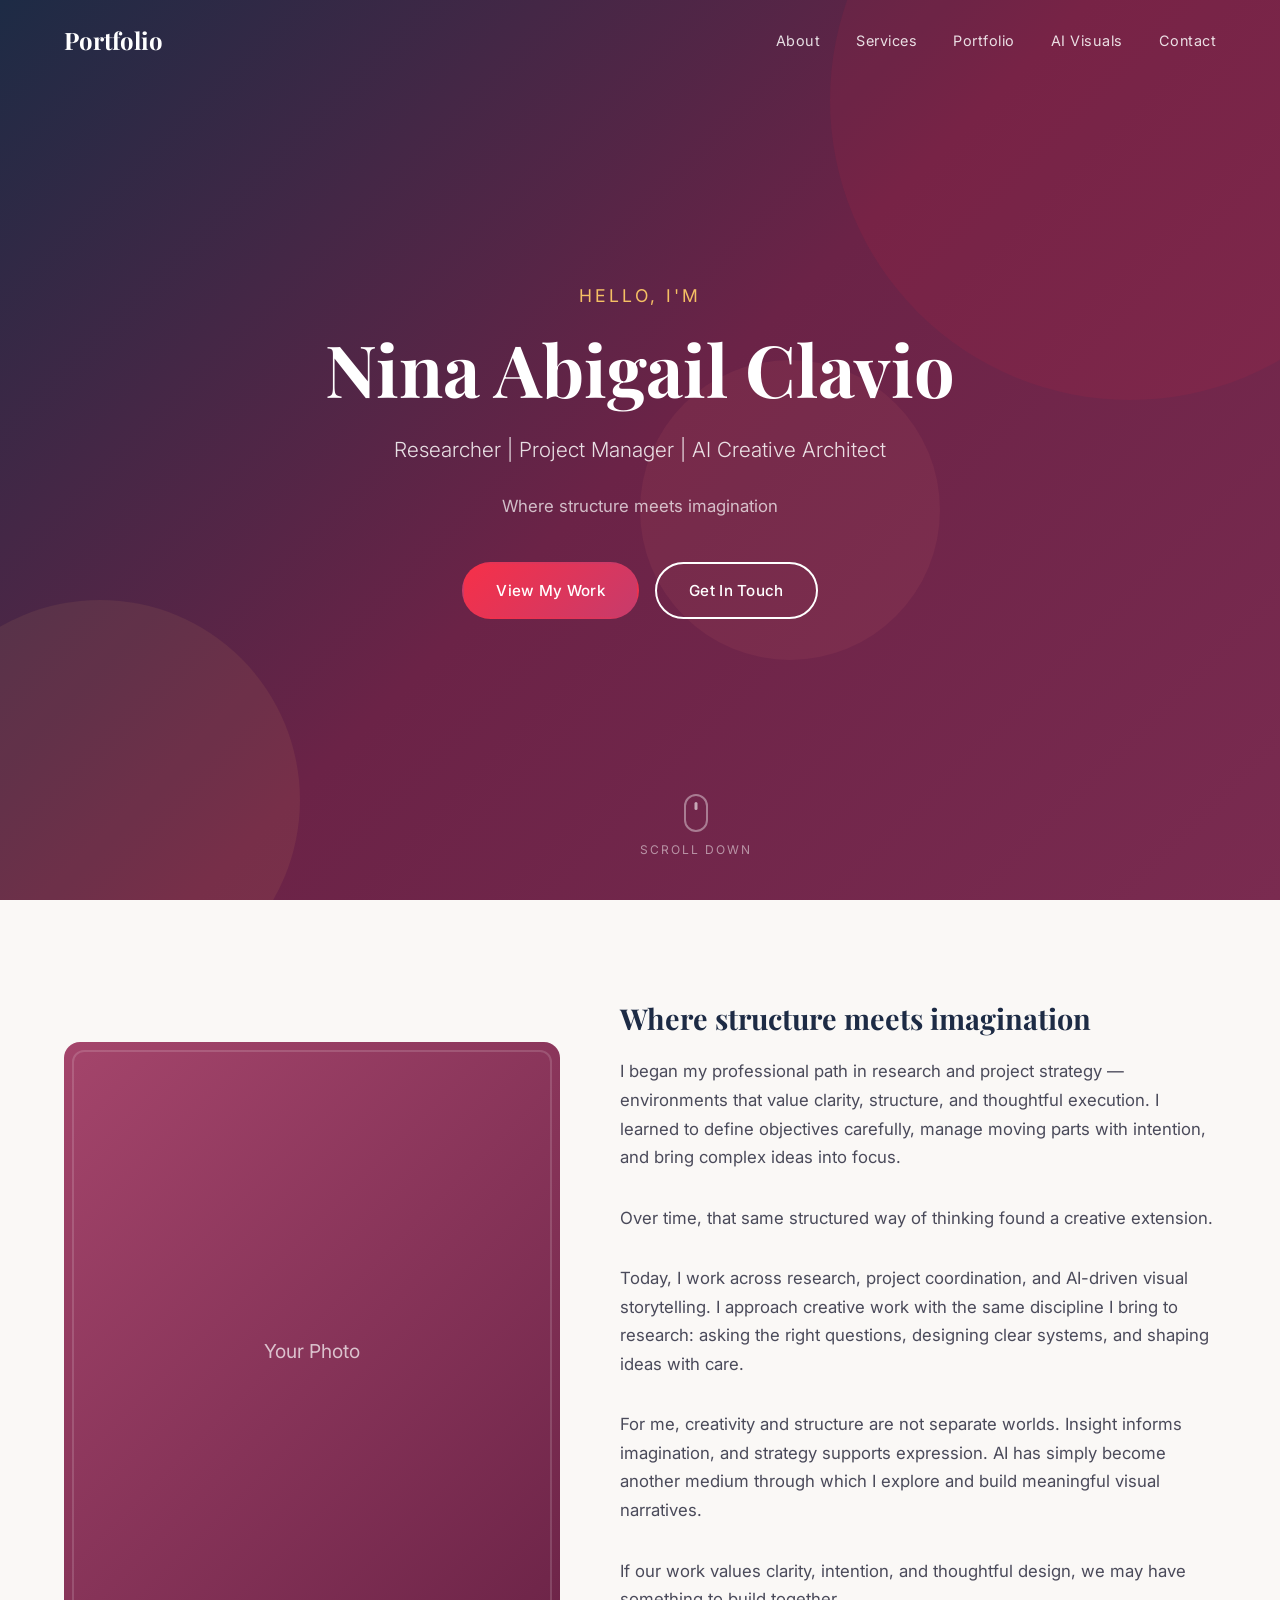
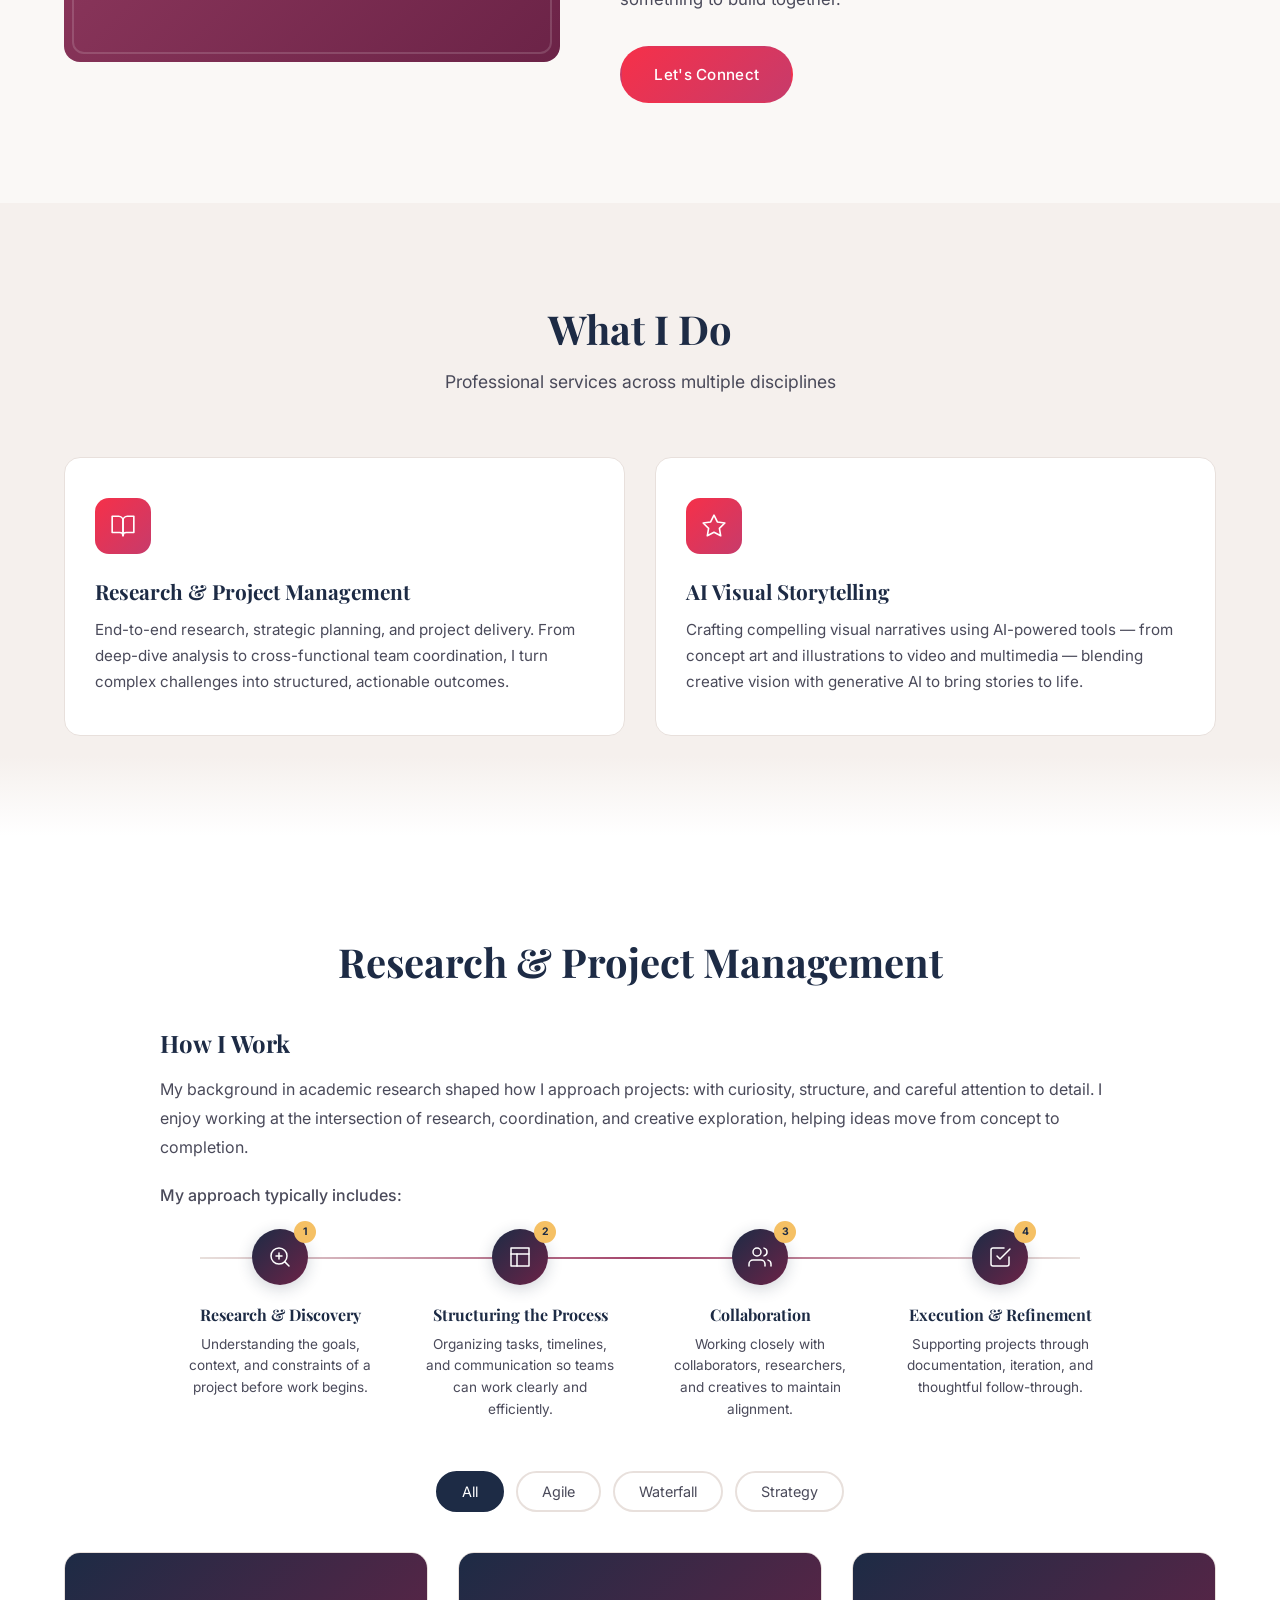
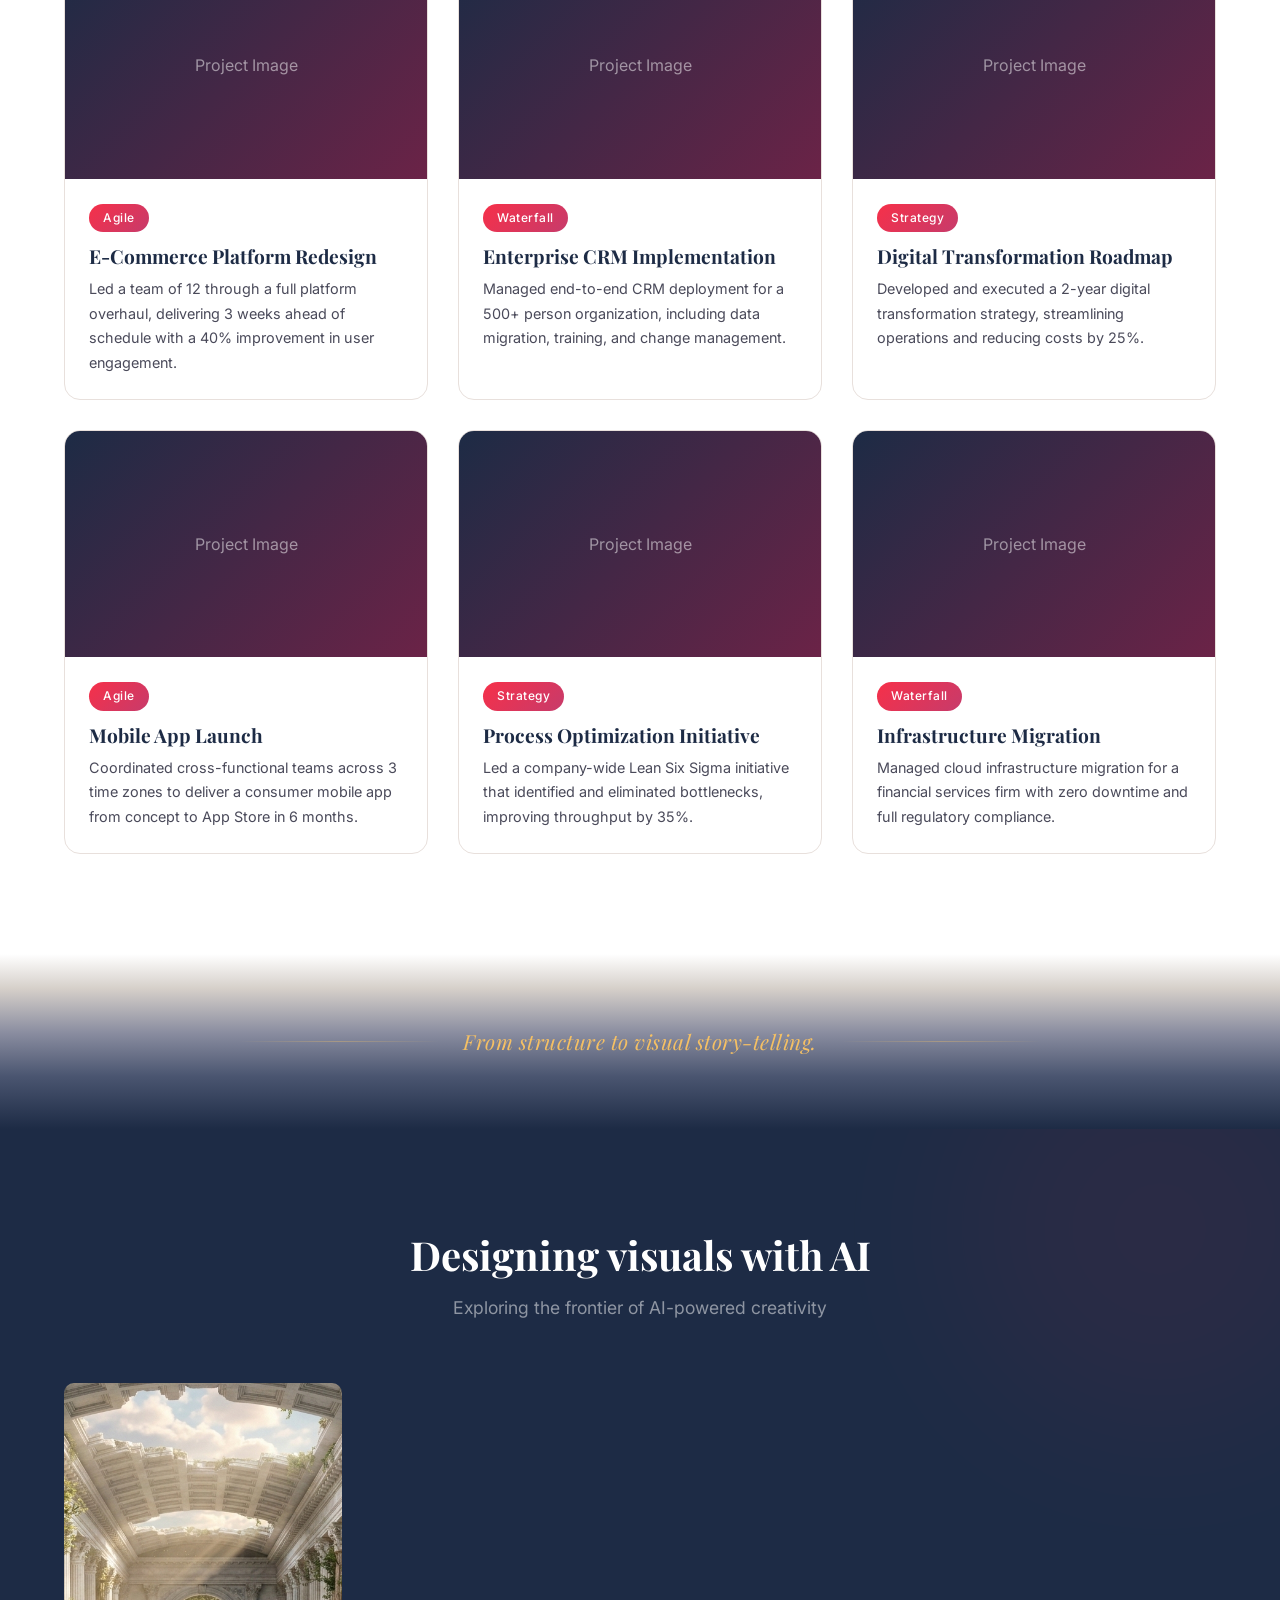
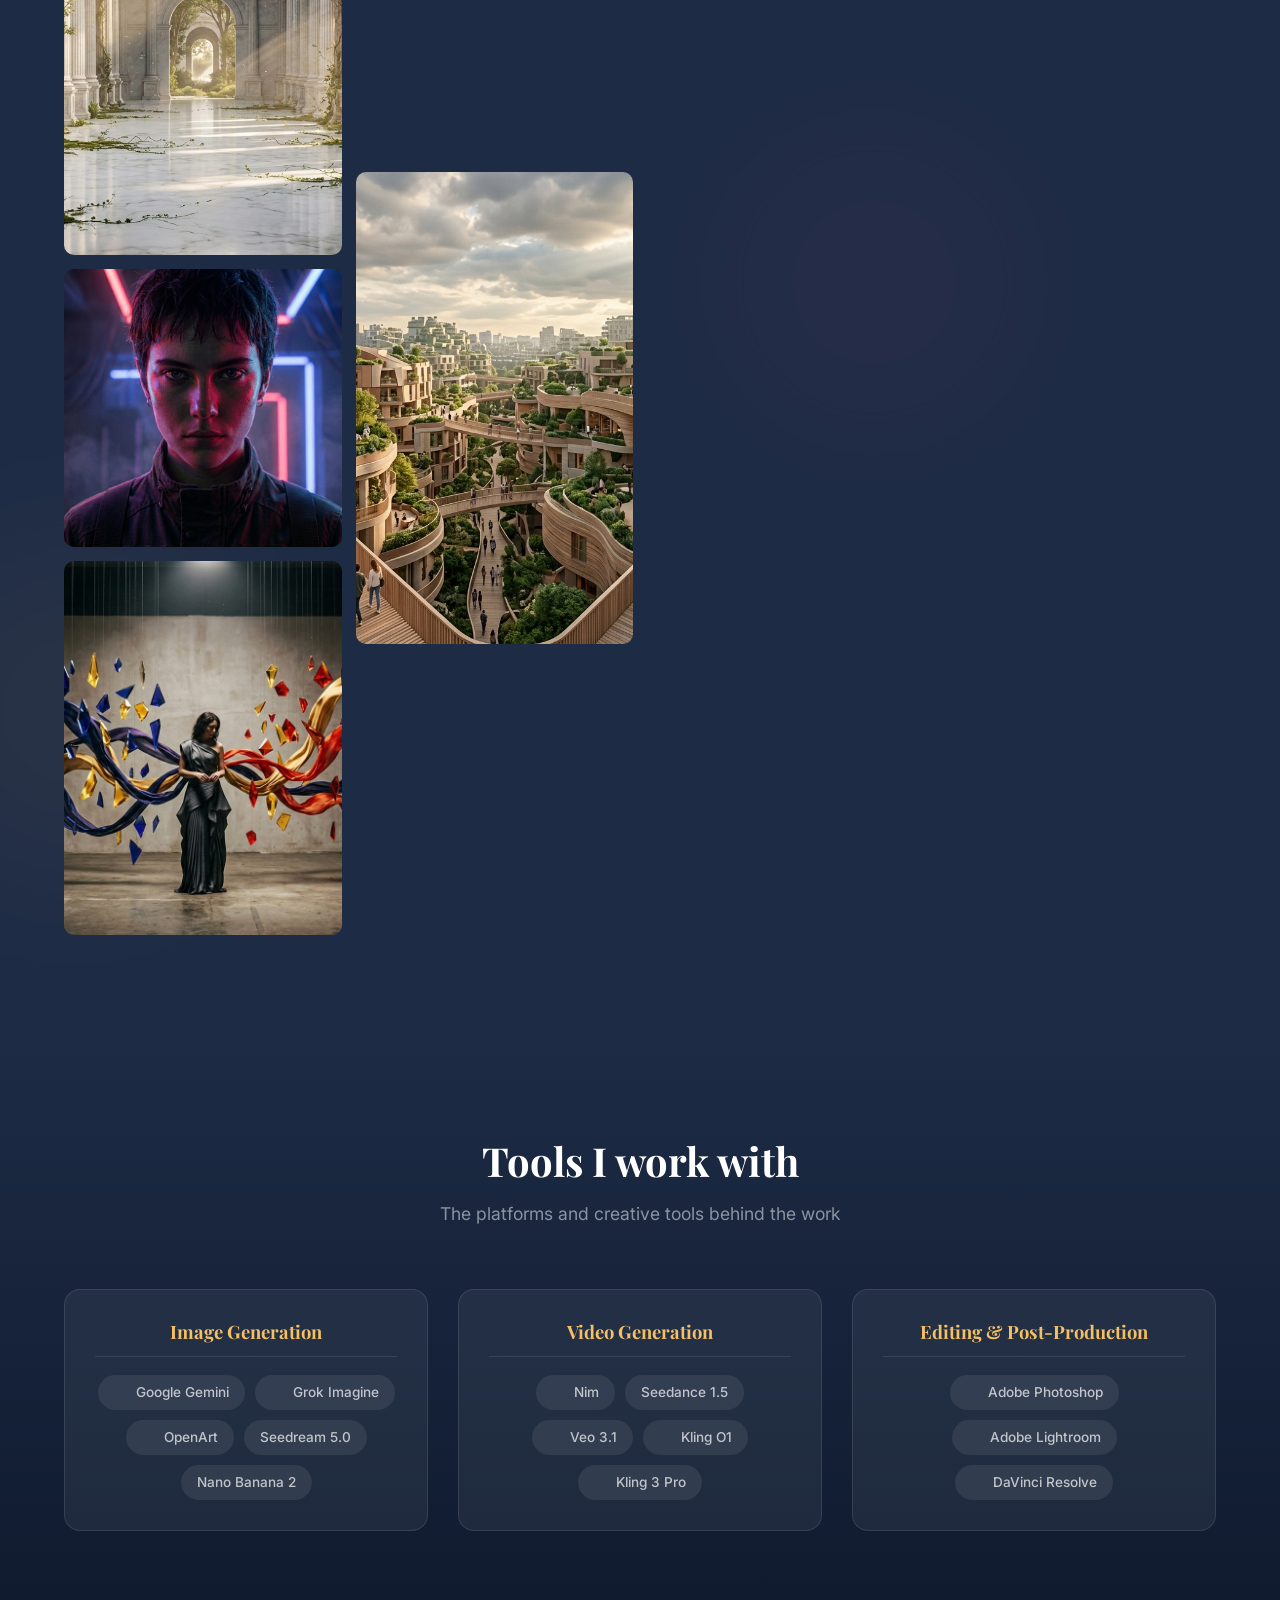
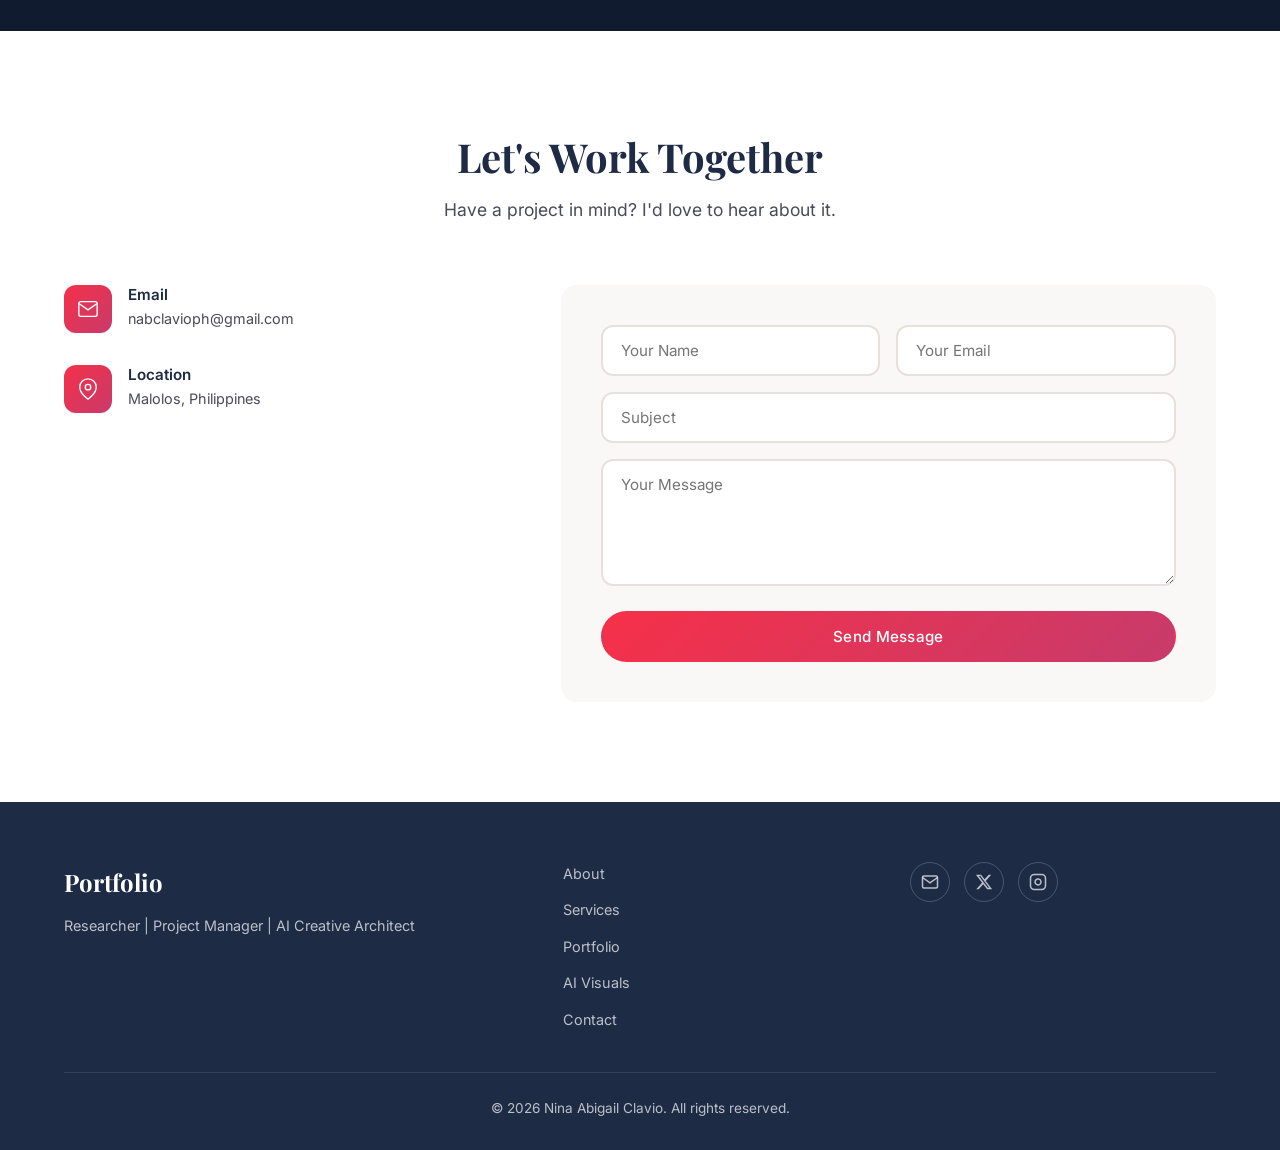
==== index.html @ 865a13e2 "Initial commit: Nina Clavio portfolio website Static portfolio site with dual-theme design (light re" ====
<!DOCTYPE html>
<html lang="en">
<head>
    <meta charset="UTF-8">
    <meta name="viewport" content="width=device-width, initial-scale=1.0">
    <title>Nina Abigail Clavio | Researcher | Project Manager | AI Creative Architect</title>
    <link rel="stylesheet" href="styles.css">
    <link rel="preconnect" href="https://fonts.googleapis.com">
    <link rel="preconnect" href="https://fonts.gstatic.com" crossorigin>
    <link href="https://fonts.googleapis.com/css2?family=Inter:wght@300;400;500;600;700&family=Playfair+Display:wght@400;500;600;700&display=swap" rel="stylesheet">
</head>
<body>
    <!-- Navigation -->
    <nav class="navbar" id="navbar">
        <div class="nav-container">
            <a href="#hero" class="nav-logo">Portfolio</a>
            <button class="nav-toggle" id="navToggle" aria-label="Toggle navigation">
                <span></span>
                <span></span>
                <span></span>
            </button>
            <ul class="nav-menu" id="navMenu">
                <li><a href="#about" class="nav-link">About</a></li>
                <li><a href="#services" class="nav-link">Services</a></li>
                <li><a href="#portfolio" class="nav-link">Portfolio</a></li>
                <li><a href="#ai-works" class="nav-link">AI Visuals</a></li>
                <li><a href="#contact" class="nav-link">Contact</a></li>
            </ul>
        </div>
    </nav>

    <!-- Hero Section -->
    <section class="hero" id="hero">
        <div class="hero-bg-shapes">
            <div class="shape shape-1"></div>
            <div class="shape shape-2"></div>
            <div class="shape shape-3"></div>
        </div>
        <div class="hero-content">
            <p class="hero-greeting">Hello, I'm</p>
            <h1 class="hero-title">Nina Abigail Clavio</h1>
            <p class="hero-subtitle">Researcher | Project Manager | AI Creative Architect</p>
            <p class="hero-description">
                Where structure meets imagination
            </p>
            <div class="hero-cta">
                <a href="#portfolio" class="btn btn-primary">View My Work</a>
                <a href="#contact" class="btn btn-outline">Get In Touch</a>
            </div>
        </div>
        <div class="scroll-indicator">
            <div class="mouse">
                <div class="mouse-wheel"></div>
            </div>
            <p>Scroll Down</p>
        </div>
    </section>

    <!-- About Section -->
    <section class="section about" id="about">
        <div class="container">
            <div class="about-grid">
                <div class="about-image">
                    <div class="about-image-placeholder">
                        <span>Your Photo</span>
                    </div>
                </div>
                <div class="about-text">
                    <h3>Where structure meets imagination</h3>
                    <p>
                        I began my professional path in research and project strategy — environments that value clarity, structure, and thoughtful execution. I learned to define objectives carefully, manage moving parts with intention, and bring complex ideas into focus.
                    </p>
                    <p>
                        Over time, that same structured way of thinking found a creative extension.
                    </p>
                    <p>
                        Today, I work across research, project coordination, and AI-driven visual storytelling. I approach creative work with the same discipline I bring to research: asking the right questions, designing clear systems, and shaping ideas with care.
                    </p>
                    <p>
                        For me, creativity and structure are not separate worlds. Insight informs imagination, and strategy supports expression. AI has simply become another medium through which I explore and build meaningful visual narratives.
                    </p>
                    <p>
                        If our work values clarity, intention, and thoughtful design, we may have something to build together.
                    </p>
                    <!-- Stats counter (hidden for now)
                    <div class="about-stats">
                        <div class="stat">
                            <span class="stat-number" data-target="50">0</span>+
                            <span class="stat-label">Projects Delivered</span>
                        </div>
                        <div class="stat">
                            <span class="stat-number" data-target="100">0</span>+
                            <span class="stat-label">AI Creations</span>
                        </div>
                        <div class="stat">
                            <span class="stat-number" data-target="5">0</span>+
                            <span class="stat-label">Years Experience</span>
                        </div>
                    </div>
                    -->
                    <a href="#contact" class="btn btn-primary">Let's Connect</a>
                </div>
            </div>
        </div>
    </section>

    <!-- Services Section -->
    <section class="section services" id="services">
        <div class="container">
            <h2 class="section-title">What I Do</h2>
            <p class="section-subtitle">Professional services across multiple disciplines</p>
            <div class="services-grid">
                <div class="service-card">
                    <div class="service-icon">
                        <svg viewBox="0 0 24 24" fill="none" stroke="currentColor" stroke-width="1.5" stroke-linecap="round" stroke-linejoin="round"><path d="M2 3h6a4 4 0 0 1 4 4v14a3 3 0 0 0-3-3H2z"/><path d="M22 3h-6a4 4 0 0 0-4 4v14a3 3 0 0 1 3-3h7z"/></svg>
                    </div>
                    <h3>Research & Project Management</h3>
                    <p>End-to-end research, strategic planning, and project delivery. From deep-dive analysis to cross-functional team coordination, I turn complex challenges into structured, actionable outcomes.</p>
                </div>
                <div class="service-card">
                    <div class="service-icon">
                        <svg viewBox="0 0 24 24" fill="none" stroke="currentColor" stroke-width="1.5" stroke-linecap="round" stroke-linejoin="round"><polygon points="12 2 15.09 8.26 22 9.27 17 14.14 18.18 21.02 12 17.77 5.82 21.02 7 14.14 2 9.27 8.91 8.26 12 2"/></svg>
                    </div>
                    <h3>AI Visual Storytelling</h3>
                    <p>Crafting compelling visual narratives using AI-powered tools — from concept art and illustrations to video and multimedia — blending creative vision with generative AI to bring stories to life.</p>
                </div>
            </div>
        </div>
    </section>

    <!-- Portfolio Section -->
    <section class="section portfolio" id="portfolio">
        <div class="container">
            <h2 class="section-title">Research & Project Management</h2>
            

            <div class="how-i-work">
                <h3 class="how-i-work-title">How I Work</h3>
                <p class="how-i-work-intro">My background in academic research shaped how I approach projects: with curiosity, structure, and careful attention to detail. I enjoy working at the intersection of research, coordination, and creative exploration, helping ideas move from concept to completion.</p>
                <p class="how-i-work-label">My approach typically includes:</p>
                <div class="timeline-h">
                    <div class="timeline-h-step">
                        <div class="timeline-h-node">
                            <span class="timeline-h-num">1</span>
                            <svg viewBox="0 0 24 24" fill="none" stroke="currentColor" stroke-width="1.5" stroke-linecap="round" stroke-linejoin="round"><circle cx="11" cy="11" r="8"/><line x1="21" y1="21" x2="16.65" y2="16.65"/><line x1="11" y1="8" x2="11" y2="14"/><line x1="8" y1="11" x2="14" y2="11"/></svg>
                        </div>
                        <h4>Research & Discovery</h4>
                        <p>Understanding the goals, context, and constraints of a project before work begins.</p>
                    </div>
                    <div class="timeline-h-step">
                        <div class="timeline-h-node">
                            <span class="timeline-h-num">2</span>
                            <svg viewBox="0 0 24 24" fill="none" stroke="currentColor" stroke-width="1.5" stroke-linecap="round" stroke-linejoin="round"><path d="M3 3h18v18H3z"/><path d="M3 9h18"/><path d="M9 21V9"/></svg>
                        </div>
                        <h4>Structuring the Process</h4>
                        <p>Organizing tasks, timelines, and communication so teams can work clearly and efficiently.</p>
                    </div>
                    <div class="timeline-h-step">
                        <div class="timeline-h-node">
                            <span class="timeline-h-num">3</span>
                            <svg viewBox="0 0 24 24" fill="none" stroke="currentColor" stroke-width="1.5" stroke-linecap="round" stroke-linejoin="round"><path d="M17 21v-2a4 4 0 0 0-4-4H5a4 4 0 0 0-4 4v2"/><circle cx="9" cy="7" r="4"/><path d="M23 21v-2a4 4 0 0 0-3-3.87"/><path d="M16 3.13a4 4 0 0 1 0 7.75"/></svg>
                        </div>
                        <h4>Collaboration</h4>
                        <p>Working closely with collaborators, researchers, and creatives to maintain alignment.</p>
                    </div>
                    <div class="timeline-h-step">
                        <div class="timeline-h-node">
                            <span class="timeline-h-num">4</span>
                            <svg viewBox="0 0 24 24" fill="none" stroke="currentColor" stroke-width="1.5" stroke-linecap="round" stroke-linejoin="round"><polyline points="9 11 12 14 22 4"/><path d="M21 12v7a2 2 0 0 1-2 2H5a2 2 0 0 1-2-2V5a2 2 0 0 1 2-2h11"/></svg>
                        </div>
                        <h4>Execution & Refinement</h4>
                        <p>Supporting projects through documentation, iteration, and thoughtful follow-through.</p>
                    </div>
                </div>
            </div>

            <div class="portfolio-filters">
                <button class="filter-btn active" data-filter="all">All</button>
                <button class="filter-btn" data-filter="agile">Agile</button>
                <button class="filter-btn" data-filter="waterfall">Waterfall</button>
                <button class="filter-btn" data-filter="strategy">Strategy</button>
            </div>
            <div class="portfolio-grid">
                <div class="portfolio-card" data-category="agile">
                    <div class="portfolio-image">
                        <div class="portfolio-placeholder">
                            <span>Project Image</span>
                        </div>
                        <div class="portfolio-overlay">
                            <a href="#" class="portfolio-link">View Details</a>
                        </div>
                    </div>
                    <div class="portfolio-info">
                        <span class="portfolio-tag">Agile</span>
                        <h3>E-Commerce Platform Redesign</h3>
                        <p>Led a team of 12 through a full platform overhaul, delivering 3 weeks ahead of schedule with a 40% improvement in user engagement.</p>
                    </div>
                </div>
                <div class="portfolio-card" data-category="waterfall">
                    <div class="portfolio-image">
                        <div class="portfolio-placeholder">
                            <span>Project Image</span>
                        </div>
                        <div class="portfolio-overlay">
                            <a href="#" class="portfolio-link">View Details</a>
                        </div>
                    </div>
                    <div class="portfolio-info">
                        <span class="portfolio-tag">Waterfall</span>
                        <h3>Enterprise CRM Implementation</h3>
                        <p>Managed end-to-end CRM deployment for a 500+ person organization, including data migration, training, and change management.</p>
                    </div>
                </div>
                <div class="portfolio-card" data-category="strategy">
                    <div class="portfolio-image">
                        <div class="portfolio-placeholder">
                            <span>Project Image</span>
                        </div>
                        <div class="portfolio-overlay">
                            <a href="#" class="portfolio-link">View Details</a>
                        </div>
                    </div>
                    <div class="portfolio-info">
                        <span class="portfolio-tag">Strategy</span>
                        <h3>Digital Transformation Roadmap</h3>
                        <p>Developed and executed a 2-year digital transformation strategy, streamlining operations and reducing costs by 25%.</p>
                    </div>
                </div>
                <div class="portfolio-card" data-category="agile">
                    <div class="portfolio-image">
                        <div class="portfolio-placeholder">
                            <span>Project Image</span>
                        </div>
                        <div class="portfolio-overlay">
                            <a href="#" class="portfolio-link">View Details</a>
                        </div>
                    </div>
                    <div class="portfolio-info">
                        <span class="portfolio-tag">Agile</span>
                        <h3>Mobile App Launch</h3>
                        <p>Coordinated cross-functional teams across 3 time zones to deliver a consumer mobile app from concept to App Store in 6 months.</p>
                    </div>
                </div>
                <div class="portfolio-card" data-category="strategy">
                    <div class="portfolio-image">
                        <div class="portfolio-placeholder">
                            <span>Project Image</span>
                        </div>
                        <div class="portfolio-overlay">
                            <a href="#" class="portfolio-link">View Details</a>
                        </div>
                    </div>
                    <div class="portfolio-info">
                        <span class="portfolio-tag">Strategy</span>
                        <h3>Process Optimization Initiative</h3>
                        <p>Led a company-wide Lean Six Sigma initiative that identified and eliminated bottlenecks, improving throughput by 35%.</p>
                    </div>
                </div>
                <div class="portfolio-card" data-category="waterfall">
                    <div class="portfolio-image">
                        <div class="portfolio-placeholder">
                            <span>Project Image</span>
                        </div>
                        <div class="portfolio-overlay">
                            <a href="#" class="portfolio-link">View Details</a>
                        </div>
                    </div>
                    <div class="portfolio-info">
                        <span class="portfolio-tag">Waterfall</span>
                        <h3>Infrastructure Migration</h3>
                        <p>Managed cloud infrastructure migration for a financial services firm with zero downtime and full regulatory compliance.</p>
                    </div>
                </div>
            </div>
        </div>
    </section>

    <!-- Transition Divider -->
    <div class="section-transition">
        <div class="transition-line"></div>
        <p class="transition-quote">From structure to visual story-telling.</p>
        <div class="transition-line"></div>
    </div>

    <!-- AI Creative Works Section -->
    <section class="section ai-works" id="ai-works">
        <div class="ai-bg-shapes">
            <div class="ai-shape ai-shape-1"></div>
            <div class="ai-shape ai-shape-2"></div>
            <div class="ai-shape ai-shape-3"></div>
        </div>
        <div class="container">
            <h2 class="section-title">Designing visuals with AI</h2>
            <p class="section-subtitle">Exploring the frontier of AI-powered creativity</p>
            <div class="ai-gallery-wrap" id="aiGalleryWrap">
                <div class="ai-gallery-left">
                    <div class="ai-gallery">
                        <div class="ai-card ai-card-tall" data-index="0">
                            <img src="assets/gallery/01-dreamscape-horizons/Cathedral of Becoming.png" alt="The Cathedral of Becoming" class="ai-card-img">
                            <div class="ai-card-overlay">
                                <span class="ai-tool">Google Gemini + Nano Banana 2</span>
                                <h3>The Cathedral of Becoming</h3>
                                <p>Structure dissolves, but order remains</p>
                            </div>
                        </div>
                        <div class="ai-card ai-card-short" data-index="1">
                            <img src="assets/gallery/02-neon-portraits/Midnight Frequency.png" alt="Midnight Frequency" class="ai-card-img">
                            <div class="ai-card-overlay">
                                <span class="ai-tool">Google Gemini + Nano Banana 2</span>
                                <h3>Midnight Frequency</h3>
                                <p>Dramatic neon-lit portraiture</p>
                            </div>
                        </div>
                        <div class="ai-card ai-card-medium" data-index="2">
                            <img src="assets/gallery/03-abstract-emotions/Emotions made visible - fine art.png" alt="Emotions Made Visible" class="ai-card-img">
                            <div class="ai-card-overlay">
                                <span class="ai-tool">OpenArt + Seedance 5.0 Lite</span>
                                <h3>Emotions Made Visible</h3>
                                <p>Feelings manifested as living forms</p>
                            </div>
                        </div>
                        <div class="ai-card ai-card-medium" data-index="3">
                            <video src="assets/gallery/04-motion-stories/Seasons.mp4" class="ai-card-video" autoplay muted loop playsinline></video>
                            <div class="ai-card-overlay">
                                <span class="ai-tool">Nim + Kling O1</span>
                                <h3>Seasons</h3>
                                <p>A quiet study of time in motion</p>
                            </div>
                        </div>
                        <div class="ai-card ai-card-tall" data-index="4">
                            <img src="assets/gallery/05-future-cities/Future Cities.png" alt="Future Cities" class="ai-card-img">
                            <div class="ai-card-overlay">
                                <span class="ai-tool">Google Gemini + Nano Banana 2</span>
                                <h3>Future Cities</h3>
                                <p>Architecture that grows like a forest</p>
                            </div>
                        </div>
                        <div class="ai-card ai-card-short" data-index="5">
                            <video src="assets/gallery/06-brand-concepts/Scented candle.mp4" class="ai-card-video" autoplay muted loop playsinline></video>
                            <div class="ai-card-overlay">
                                <span class="ai-tool">Nim + Seedance 1.5</span>
                                <h3>Scented Candle</h3>
                                <p>Lifestyle product reel</p>
                            </div>
                        </div>
                        <div class="ai-card ai-card-medium" data-index="6">
                            <video src="assets/gallery/07-ethereal-motion/Breath of Light.mp4" class="ai-card-video" autoplay muted loop playsinline></video>
                            <div class="ai-card-overlay">
                                <span class="ai-tool">Nim + Veo 3.1</span>
                                <h3>Breath of Light</h3>
                                <p>Cinematic slow motion poetry</p>
                            </div>
                        </div>
                        <div class="ai-card ai-card-short" data-index="7">
                            <video src="assets/gallery/08-light-studies/ltNEEjxzin1TSk1pDrf1B_output_0.mp4" class="ai-card-video" autoplay muted loop playsinline></video>
                            <div class="ai-card-overlay">
                                <span class="ai-tool">Nim + Kling 3 Pro</span>
                                <h3>Light Studies</h3>
                                <p>Studying the behavior of natural light</p>
                            </div>
                        </div>
                        <div class="ai-card ai-card-tall" data-index="8">
                            <video src="assets/gallery/09-organic-forms/Organic motion loop.mp4" class="ai-card-video" autoplay muted loop playsinline></video>
                            <div class="ai-card-overlay">
                                <span class="ai-tool">Nim + Grok Imagine</span>
                                <h3>Organic Forms</h3>
                                <p>Continuous morphing loop</p>
                            </div>
                        </div>
                        <div class="ai-card ai-card-medium" data-index="9">
                            <video src="assets/gallery/10-digital-textures/Liquid metal glitch flow.mp4" class="ai-card-video" autoplay muted loop playsinline></video>
                            <div class="ai-card-overlay">
                                <span class="ai-tool">Nim + Seedance 1.5</span>
                                <h3>Liquid Metal Glitch</h3>
                                <p>Catching whispers of color in its silent, gliding pulse</p>
                            </div>
                        </div>
                        <div class="ai-card ai-card-short" data-index="10">
                            <video src="assets/gallery/11-scented-candle/Scented candle product reel.mp4" class="ai-card-video" autoplay muted loop playsinline></video>
                            <div class="ai-card-overlay">
                                <span class="ai-tool">Nim + Kling 3 Pro</span>
                                <h3>Scented Candle</h3>
                                <p>Quiet moments turned into pure relaxation</p>
                            </div>
                        </div>
                    </div>
                </div>
                <div class="panel-overlay" id="panelOverlay"></div>
                <div class="ai-side-panel" id="aiSidePanel">
                    <button class="panel-close" id="panelClose" aria-label="Close panel">&times;</button>
                    <div class="panel-image" id="panelImage">AI Artwork</div>
                    <div class="panel-body">
                        <span class="panel-tool" id="panelTool"></span>
                        <h3 class="panel-title" id="panelTitle"></h3>
                        <p class="panel-desc" id="panelDesc"></p>
<div class="panel-section" id="panelRefSection">
                            <h4>Reference Images</h4>
                            <div class="panel-thumbnails" id="panelThumbnails"></div>
                        </div>
                        <div class="panel-nav">
                            <button class="panel-nav-btn" id="panelPrev" aria-label="Previous">&#8592; Prev</button>
                            <span class="panel-counter" id="panelCounter"></span>
                            <button class="panel-nav-btn" id="panelNext" aria-label="Next">Next &#8594;</button>
                        </div>
                    </div>
                </div>
            </div>
        </div>
    </section>

    <!-- AI Tools Section -->
    <section class="section ai-tools" id="tools">
        <div class="container">
            <h2 class="section-title">Tools I work with</h2>
            <p class="section-subtitle">The platforms and creative tools behind the work</p>
            <div class="tools-grid">
                <div class="tool-category">
                    <h3 class="tool-category-title">Image Generation</h3>
                    <div class="tool-list">
                        <span class="tool-tag"><img class="tool-icon" src="https://www.google.com/s2/favicons?domain=gemini.google.com&sz=32" alt="">Google Gemini</span>
                        <span class="tool-tag"><img class="tool-icon" src="https://www.google.com/s2/favicons?domain=x.ai&sz=32" alt="">Grok Imagine</span>
                        <span class="tool-tag"><img class="tool-icon" src="https://www.google.com/s2/favicons?domain=openart.ai&sz=32" alt="">OpenArt</span>
                        <span class="tool-tag">Seedream 5.0</span>
                        <span class="tool-tag">Nano Banana 2</span>
                    </div>
                </div>
                <div class="tool-category">
                    <h3 class="tool-category-title">Video Generation</h3>
                    <div class="tool-list">
                        <span class="tool-tag"><img class="tool-icon" src="https://www.google.com/s2/favicons?domain=nimai.com&sz=32" alt="">Nim</span>
                        <span class="tool-tag">Seedance 1.5</span>
                        <span class="tool-tag"><img class="tool-icon" src="https://www.google.com/s2/favicons?domain=deepmind.google&sz=32" alt="">Veo 3.1</span>
                        <span class="tool-tag"><img class="tool-icon" src="https://www.google.com/s2/favicons?domain=klingai.com&sz=32" alt="">Kling O1</span>
                        <span class="tool-tag"><img class="tool-icon" src="https://www.google.com/s2/favicons?domain=klingai.com&sz=32" alt="">Kling 3 Pro</span>
                    </div>
                </div>
                <div class="tool-category">
                    <h3 class="tool-category-title">Editing & Post-Production</h3>
                    <div class="tool-list">
                        <span class="tool-tag"><img class="tool-icon" src="https://www.google.com/s2/favicons?domain=adobe.com&sz=32" alt="">Adobe Photoshop</span>
                        <span class="tool-tag"><img class="tool-icon" src="https://www.google.com/s2/favicons?domain=adobe.com&sz=32" alt="">Adobe Lightroom</span>
                        <span class="tool-tag"><img class="tool-icon" src="https://www.google.com/s2/favicons?domain=blackmagicdesign.com&sz=32" alt="">DaVinci Resolve</span>
                    </div>
                </div>
            </div>
        </div>
    </section>

    <!-- Contact Section -->
    <section class="section contact" id="contact">
        <div class="container">
            <h2 class="section-title">Let's Work Together</h2>
            <p class="section-subtitle">Have a project in mind? I'd love to hear about it.</p>
            <div class="contact-grid">
                <div class="contact-info">
                    <div class="contact-item">
                        <div class="contact-icon">
                            <svg viewBox="0 0 24 24" fill="none" stroke="currentColor" stroke-width="1.5"><path d="M4 4h16c1.1 0 2 .9 2 2v12c0 1.1-.9 2-2 2H4c-1.1 0-2-.9-2-2V6c0-1.1.9-2 2-2z"/><polyline points="22,6 12,13 2,6"/></svg>
                        </div>
                        <div>
                            <h4>Email</h4>
                            <p>nabclavioph@gmail.com</p>
                        </div>
                    </div>
                    <div class="contact-item">
                        <div class="contact-icon">
                            <svg viewBox="0 0 24 24" fill="none" stroke="currentColor" stroke-width="1.5"><path d="M21 10c0 7-9 13-9 13s-9-6-9-13a9 9 0 0 1 18 0z"/><circle cx="12" cy="10" r="3"/></svg>
                        </div>
                        <div>
                            <h4>Location</h4>
                            <p>Malolos, Philippines</p>
                        </div>
                    </div>
                </div>
                <form class="contact-form" id="contactForm">
                    <div class="form-row">
                        <div class="form-group">
                            <input type="text" id="name" name="name" placeholder="Your Name" required>
                        </div>
                        <div class="form-group">
                            <input type="email" id="email" name="email" placeholder="Your Email" required>
                        </div>
                    </div>
                    <div class="form-group">
                        <input type="text" id="subject" name="subject" placeholder="Subject" required>
                    </div>
                    <div class="form-group">
                        <textarea id="message" name="message" rows="5" placeholder="Your Message" required></textarea>
                    </div>
                    <button type="submit" class="btn btn-primary btn-full">Send Message</button>
                </form>
            </div>
        </div>
    </section>

    <!-- Footer -->
    <footer class="footer">
        <div class="container">
            <div class="footer-content">
                <div class="footer-brand">
                    <a href="#hero" class="nav-logo">Portfolio</a>
                    <p>Researcher | Project Manager | AI Creative Architect</p>
                </div>
                <div class="footer-links">
                    <a href="#about">About</a>
                    <a href="#services">Services</a>
                    <a href="#portfolio">Portfolio</a>
                    <a href="#ai-works">AI Visuals</a>
                    <a href="#contact">Contact</a>
                </div>
                <div class="footer-social">
                    <a href="mailto:nabclavioph@gmail.com" aria-label="Email">
                        <svg viewBox="0 0 24 24" fill="none" stroke="currentColor" stroke-width="2"><path d="M4 4h16c1.1 0 2 .9 2 2v12c0 1.1-.9 2-2 2H4c-1.1 0-2-.9-2-2V6c0-1.1.9-2 2-2z"/><polyline points="22,6 12,13 2,6"/></svg>
                    </a>
                    <a href="#" aria-label="Twitter/X">
                        <svg viewBox="0 0 24 24" fill="currentColor"><path d="M18.244 2.25h3.308l-7.227 8.26 8.502 11.24H16.17l-5.214-6.817L4.99 21.75H1.68l7.73-8.835L1.254 2.25H8.08l4.713 6.231zm-1.161 17.52h1.833L7.084 4.126H5.117z"/></svg>
                    </a>
                    <a href="#" aria-label="Instagram">
                        <svg viewBox="0 0 24 24" fill="none" stroke="currentColor" stroke-width="2"><rect x="2" y="2" width="20" height="20" rx="5"/><path d="M16 11.37A4 4 0 1 1 12.63 8 4 4 0 0 1 16 11.37z"/><line x1="17.5" y1="6.5" x2="17.51" y2="6.5"/></svg>
                    </a>
                </div>
            </div>
            <div class="footer-bottom">
                <p>&copy; 2026 Nina Abigail Clavio. All rights reserved.</p>
            </div>
        </div>
    </footer>

    <script src="script.js"></script>
</body>
</html>
---- styles.css ----
/* ============================================
   COLOR PALETTE (from provided palettes)
   --coral:     #F63049
   --rose:      #C73B6B
   --burgundy:  #7A2B50
   --navy:      #1D2B45
   --plum:      #6B2347
   --mauve:     #A4456B
   --salmon:    #E87D6F
   --gold:      #F5C064
   ============================================ */

:root {
    --coral: #F63049;
    --rose: #C73B6B;
    --burgundy: #7A2B50;
    --navy: #1D2B45;
    --plum: #6B2347;
    --mauve: #A4456B;
    --salmon: #E87D6F;
    --gold: #F5C064;

    --text-primary: #1a1a2e;
    --text-secondary: #4a4a5a;
    --text-light: #8a8a9a;
    --white: #ffffff;
    --off-white: #faf8f6;
    --light-bg: #f5f0ed;
    --border: #e8e0dc;
}

/* ============================================
   RESET & BASE
   ============================================ */
*, *::before, *::after {
    margin: 0;
    padding: 0;
    box-sizing: border-box;
}

html {
    scroll-behavior: smooth;
    font-size: 16px;
}

body {
    font-family: 'Inter', -apple-system, BlinkMacSystemFont, sans-serif;
    color: var(--text-primary);
    background: var(--white);
    line-height: 1.7;
    overflow-x: hidden;
}

h1, h2, h3, h4, h5 {
    font-family: 'Playfair Display', Georgia, serif;
    line-height: 1.3;
}

a {
    text-decoration: none;
    color: inherit;
    transition: color 0.3s;
}

img {
    max-width: 100%;
    display: block;
}

.container {
    max-width: 1200px;
    margin: 0 auto;
    padding: 0 24px;
}

.section {
    padding: 100px 0;
}

.section-title {
    font-size: 2.5rem;
    text-align: center;
    margin-bottom: 12px;
    color: var(--navy);
}

.section-subtitle {
    text-align: center;
    color: var(--text-secondary);
    font-size: 1.1rem;
    margin-bottom: 60px;
}

/* ============================================
   BUTTONS
   ============================================ */
.btn {
    display: inline-block;
    padding: 14px 32px;
    border-radius: 50px;
    font-size: 0.95rem;
    font-weight: 500;
    letter-spacing: 0.3px;
    cursor: pointer;
    transition: all 0.3s ease;
    border: 2px solid transparent;
    font-family: 'Inter', sans-serif;
}

.btn-primary {
    background: linear-gradient(135deg, var(--coral), var(--rose));
    color: var(--white);
    border-color: transparent;
}

.btn-primary:hover {
    transform: translateY(-2px);
    box-shadow: 0 8px 25px rgba(246, 48, 73, 0.35);
}

.btn-outline {
    background: transparent;
    color: var(--white);
    border-color: var(--white);
}

.btn-outline:hover {
    background: var(--white);
    color: var(--navy);
}

.btn-full {
    width: 100%;
}

/* ============================================
   NAVIGATION
   ============================================ */
.navbar {
    position: fixed;
    top: 0;
    left: 0;
    right: 0;
    z-index: 1000;
    padding: 20px 0;
    transition: all 0.3s ease;
}

.navbar.scrolled {
    background: rgba(29, 43, 69, 0.95);
    backdrop-filter: blur(10px);
    padding: 12px 0;
    box-shadow: 0 2px 20px rgba(0, 0, 0, 0.1);
}

.navbar.scrolled.navbar-dark {
    background: rgba(250, 248, 246, 0.95);
    box-shadow: 0 2px 20px rgba(0, 0, 0, 0.06);
}

.navbar.navbar-dark .nav-logo {
    color: var(--navy);
}

.navbar.navbar-dark .nav-link {
    color: var(--text-secondary);
}

.navbar.navbar-dark .nav-link:hover {
    color: var(--navy);
}

.navbar.navbar-dark .nav-toggle span {
    background: var(--navy);
}

.nav-container {
    max-width: 1200px;
    margin: 0 auto;
    padding: 0 24px;
    display: flex;
    justify-content: space-between;
    align-items: center;
}

.nav-logo {
    font-family: 'Playfair Display', serif;
    font-size: 1.5rem;
    font-weight: 700;
    color: var(--white);
}

.nav-menu {
    display: flex;
    list-style: none;
    gap: 36px;
}

.nav-link {
    color: rgba(255, 255, 255, 0.85);
    font-size: 0.9rem;
    font-weight: 400;
    letter-spacing: 0.5px;
    position: relative;
    transition: color 0.3s;
}

.nav-link::after {
    content: '';
    position: absolute;
    bottom: -4px;
    left: 0;
    width: 0;
    height: 2px;
    background: var(--gold);
    transition: width 0.3s;
}

.nav-link:hover {
    color: var(--white);
}

.nav-link:hover::after {
    width: 100%;
}

.nav-toggle {
    display: none;
    flex-direction: column;
    gap: 5px;
    background: none;
    border: none;
    cursor: pointer;
    padding: 4px;
}

.nav-toggle span {
    width: 24px;
    height: 2px;
    background: var(--white);
    transition: all 0.3s;
}

/* ============================================
   HERO SECTION
   ============================================ */
.hero {
    min-height: 100vh;
    display: flex;
    align-items: center;
    justify-content: center;
    position: relative;
    background: linear-gradient(135deg, var(--navy) 0%, var(--plum) 50%, var(--burgundy) 100%);
    overflow: hidden;
    text-align: center;
    padding: 0 24px;
}

.hero-bg-shapes {
    position: absolute;
    inset: 0;
    overflow: hidden;
}

.shape {
    position: absolute;
    border-radius: 50%;
    opacity: 0.08;
}

.shape-1 {
    width: 600px;
    height: 600px;
    background: var(--coral);
    top: -200px;
    right: -150px;
    animation: float 20s ease-in-out infinite;
}

.shape-2 {
    width: 400px;
    height: 400px;
    background: var(--gold);
    bottom: -100px;
    left: -100px;
    animation: float 15s ease-in-out infinite reverse;
}

.shape-3 {
    width: 300px;
    height: 300px;
    background: var(--salmon);
    top: 40%;
    left: 50%;
    animation: float 18s ease-in-out infinite 2s;
}

@keyframes float {
    0%, 100% { transform: translate(0, 0) scale(1); }
    33% { transform: translate(30px, -30px) scale(1.05); }
    66% { transform: translate(-20px, 20px) scale(0.95); }
}

.hero-content {
    position: relative;
    z-index: 2;
    max-width: 700px;
}

.hero-greeting {
    font-size: 1.1rem;
    color: var(--gold);
    letter-spacing: 3px;
    text-transform: uppercase;
    margin-bottom: 12px;
    font-weight: 400;
}

.hero-title {
    font-size: clamp(2.8rem, 6vw, 4.5rem);
    color: var(--white);
    margin-bottom: 16px;
    animation: fadeInUp 0.8s ease-out;
}

.hero-subtitle {
    font-size: 1.3rem;
    color: rgba(255, 255, 255, 0.85);
    margin-bottom: 24px;
    font-weight: 300;
    animation: fadeInUp 0.8s ease-out 0.2s both;
}

.hero-subtitle .divider {
    color: var(--gold);
    margin: 0 12px;
}

.hero-description {
    font-size: 1.05rem;
    color: rgba(255, 255, 255, 0.7);
    max-width: 550px;
    margin: 0 auto 40px;
    line-height: 1.8;
    animation: fadeInUp 0.8s ease-out 0.4s both;
}

.hero-cta {
    display: flex;
    gap: 16px;
    justify-content: center;
    flex-wrap: wrap;
    animation: fadeInUp 0.8s ease-out 0.6s both;
}

@keyframes fadeInUp {
    from {
        opacity: 0;
        transform: translateY(30px);
    }
    to {
        opacity: 1;
        transform: translateY(0);
    }
}

.scroll-indicator {
    position: absolute;
    bottom: 40px;
    left: 50%;
    transform: translateX(-50%);
    display: flex;
    flex-direction: column;
    align-items: center;
    gap: 8px;
    color: rgba(255, 255, 255, 0.5);
    font-size: 0.75rem;
    letter-spacing: 2px;
    text-transform: uppercase;
    animation: fadeInUp 0.8s ease-out 1s both;
}

.mouse {
    width: 24px;
    height: 38px;
    border: 2px solid rgba(255, 255, 255, 0.4);
    border-radius: 12px;
    position: relative;
}

.mouse-wheel {
    width: 3px;
    height: 8px;
    background: rgba(255, 255, 255, 0.6);
    border-radius: 2px;
    position: absolute;
    top: 6px;
    left: 50%;
    transform: translateX(-50%);
    animation: scroll 2s ease-in-out infinite;
}

@keyframes scroll {
    0% { opacity: 1; transform: translateX(-50%) translateY(0); }
    100% { opacity: 0; transform: translateX(-50%) translateY(12px); }
}

/* ============================================
   ABOUT SECTION
   ============================================ */
.about {
    background: var(--off-white);
}

.about-grid {
    display: grid;
    grid-template-columns: 1fr 1.2fr;
    gap: 60px;
    align-items: center;
}

.about-image-placeholder {
    width: 100%;
    aspect-ratio: 4/5;
    background: linear-gradient(135deg, var(--mauve), var(--plum));
    border-radius: 16px;
    display: flex;
    align-items: center;
    justify-content: center;
    color: rgba(255, 255, 255, 0.7);
    font-size: 1.2rem;
    position: relative;
    overflow: hidden;
}

.about-image-placeholder::after {
    content: '';
    position: absolute;
    inset: 8px;
    border: 2px solid rgba(255, 255, 255, 0.15);
    border-radius: 12px;
}

.about-text h3 {
    font-size: 1.8rem;
    margin-bottom: 20px;
    color: var(--navy);
}

.about-text p {
    color: var(--text-secondary);
    margin-bottom: 32px;
    font-size: 1.05rem;
}

.about-stats {
    display: flex;
    gap: 40px;
    margin-bottom: 36px;
}

.stat {
    text-align: center;
}

.stat-number {
    display: block;
    font-family: 'Playfair Display', serif;
    font-size: 2.5rem;
    font-weight: 700;
    color: var(--coral);
}

.stat-label {
    display: block;
    font-size: 0.85rem;
    color: var(--text-light);
    margin-top: 4px;
}

/* ============================================
   SERVICES SECTION
   ============================================ */
.services {
    background: var(--light-bg);
    position: relative;
}

.services::after {
    content: '';
    position: absolute;
    bottom: 0;
    left: 0;
    right: 0;
    height: 80px;
    background: linear-gradient(180deg, var(--light-bg), var(--white));
    pointer-events: none;
}

.services-grid {
    display: grid;
    grid-template-columns: repeat(auto-fit, minmax(260px, 1fr));
    gap: 30px;
}

.service-card {
    background: var(--white);
    padding: 40px 30px;
    border-radius: 16px;
    border: 1px solid var(--border);
    transition: all 0.3s ease;
}

.service-card:hover {
    transform: translateY(-8px);
    box-shadow: 0 20px 40px rgba(122, 43, 80, 0.1);
    border-color: var(--rose);
}

.service-icon {
    width: 56px;
    height: 56px;
    background: linear-gradient(135deg, var(--coral), var(--rose));
    border-radius: 14px;
    display: flex;
    align-items: center;
    justify-content: center;
    margin-bottom: 24px;
}

.service-icon svg {
    width: 26px;
    height: 26px;
    color: var(--white);
}

.service-card h3 {
    font-size: 1.3rem;
    margin-bottom: 12px;
    color: var(--navy);
}

.service-card p {
    color: var(--text-secondary);
    font-size: 0.95rem;
    line-height: 1.7;
}

/* ============================================
   PORTFOLIO SECTION
   ============================================ */
.portfolio {
    background: var(--white);
}

.how-i-work {
    margin-top: 40px;
    margin-bottom: 50px;
    max-width: 960px;
    margin-left: auto;
    margin-right: auto;
}

.how-i-work-title {
    font-family: 'Playfair Display', serif;
    font-size: 1.5rem;
    color: var(--navy);
    margin-bottom: 16px;
}

.how-i-work-intro {
    color: var(--text-secondary);
    line-height: 1.8;
    margin-bottom: 20px;
}

.how-i-work-label {
    color: var(--text-secondary);
    font-weight: 500;
    margin-bottom: 20px;
}

.timeline-h {
    display: flex;
    justify-content: space-between;
    position: relative;
}

.timeline-h::before {
    content: '';
    position: absolute;
    top: 28px;
    left: 40px;
    right: 40px;
    height: 2px;
    background: linear-gradient(90deg, var(--border), var(--mauve), var(--border));
    z-index: 0;
}

.timeline-h-step {
    display: flex;
    flex-direction: column;
    align-items: center;
    text-align: center;
    flex: 1;
    position: relative;
    z-index: 1;
}

.timeline-h-node {
    width: 56px;
    height: 56px;
    border-radius: 50%;
    background: linear-gradient(135deg, var(--navy), var(--plum));
    display: flex;
    align-items: center;
    justify-content: center;
    margin-bottom: 20px;
    box-shadow: 0 4px 16px rgba(29, 43, 69, 0.2);
    position: relative;
}

.timeline-h-node svg {
    width: 24px;
    height: 24px;
    color: var(--white);
}

.timeline-h-num {
    position: absolute;
    top: -8px;
    right: -8px;
    width: 22px;
    height: 22px;
    background: var(--gold);
    color: var(--navy);
    border-radius: 50%;
    font-size: 0.65rem;
    font-weight: 700;
    display: flex;
    align-items: center;
    justify-content: center;
}

.timeline-h-step h4 {
    font-family: 'Playfair Display', serif;
    font-size: 1rem;
    color: var(--navy);
    margin-bottom: 8px;
}

.timeline-h-step p {
    color: var(--text-secondary);
    font-size: 0.85rem;
    line-height: 1.6;
    max-width: 190px;
}

.portfolio-filters {
    display: flex;
    justify-content: center;
    gap: 12px;
    margin-bottom: 40px;
    flex-wrap: wrap;
}

.filter-btn {
    padding: 10px 24px;
    border: 2px solid var(--border);
    border-radius: 50px;
    background: var(--white);
    color: var(--text-secondary);
    font-size: 0.9rem;
    cursor: pointer;
    transition: all 0.3s;
    font-family: 'Inter', sans-serif;
}

.filter-btn.active,
.filter-btn:hover {
    background: var(--navy);
    color: var(--white);
    border-color: var(--navy);
}

.portfolio-grid {
    display: grid;
    grid-template-columns: repeat(auto-fill, minmax(350px, 1fr));
    gap: 30px;
}

.portfolio-card {
    background: var(--white);
    border-radius: 16px;
    overflow: hidden;
    border: 1px solid var(--border);
    transition: all 0.4s ease;
}

.portfolio-card:hover {
    transform: translateY(-5px);
    box-shadow: 0 15px 35px rgba(29, 43, 69, 0.1);
}

.portfolio-card.hidden {
    display: none;
}

.portfolio-image {
    position: relative;
    overflow: hidden;
}

.portfolio-placeholder {
    width: 100%;
    aspect-ratio: 16/10;
    background: linear-gradient(135deg, var(--navy), var(--plum));
    display: flex;
    align-items: center;
    justify-content: center;
    color: rgba(255, 255, 255, 0.5);
    font-size: 1rem;
}

.portfolio-overlay {
    position: absolute;
    inset: 0;
    background: rgba(29, 43, 69, 0.85);
    display: flex;
    align-items: center;
    justify-content: center;
    opacity: 0;
    transition: opacity 0.3s;
}

.portfolio-card:hover .portfolio-overlay {
    opacity: 1;
}

.portfolio-link {
    color: var(--white);
    border: 2px solid var(--white);
    padding: 10px 24px;
    border-radius: 50px;
    font-size: 0.9rem;
    transition: all 0.3s;
}

.portfolio-link:hover {
    background: var(--white);
    color: var(--navy);
}

.portfolio-info {
    padding: 24px;
}

.portfolio-tag {
    display: inline-block;
    padding: 4px 14px;
    background: linear-gradient(135deg, var(--coral), var(--rose));
    color: var(--white);
    border-radius: 50px;
    font-size: 0.75rem;
    font-weight: 500;
    letter-spacing: 0.5px;
    margin-bottom: 12px;
}

.portfolio-info h3 {
    font-size: 1.2rem;
    margin-bottom: 8px;
    color: var(--navy);
}

.portfolio-info p {
    color: var(--text-secondary);
    font-size: 0.9rem;
}

/* ============================================
   SECTION TRANSITION DIVIDER
   ============================================ */
.section-transition {
    display: flex;
    align-items: center;
    justify-content: center;
    gap: 24px;
    padding: 70px 24px;
    background: linear-gradient(180deg, var(--white) 0%, #d5cfc9 20%, #8a8da0 45%, #4a5570 70%, var(--navy) 100%);
}

.transition-line {
    flex: 1;
    max-width: 200px;
    height: 1px;
    background: linear-gradient(90deg, transparent, rgba(245, 192, 100, 0.35), transparent);
}

.transition-quote {
    font-family: 'Playfair Display', serif;
    font-size: 1.3rem;
    font-style: italic;
    color: var(--gold);
    white-space: nowrap;
    letter-spacing: 0.5px;
}

/* Dark theme for AI Works section */
.ai-works {
    background: var(--navy);
    position: relative;
    overflow: hidden;
}

.ai-bg-shapes {
    position: absolute;
    inset: 0;
    pointer-events: none;
    overflow: hidden;
}

.ai-shape {
    position: absolute;
    border-radius: 50%;
    filter: blur(80px);
}

.ai-shape-1 {
    width: 400px;
    height: 400px;
    background: var(--coral);
    opacity: 0.06;
    top: -100px;
    right: -80px;
    animation: float 22s ease-in-out infinite;
}

.ai-shape-2 {
    width: 350px;
    height: 350px;
    background: var(--gold);
    opacity: 0.05;
    bottom: 10%;
    left: -100px;
    animation: float 18s ease-in-out infinite 3s;
}

.ai-shape-3 {
    width: 300px;
    height: 300px;
    background: var(--mauve);
    opacity: 0.07;
    top: 40%;
    right: 20%;
    animation: float 25s ease-in-out infinite 6s reverse;
}

.ai-works .container {
    position: relative;
    z-index: 1;
}

.ai-works .section-title {
    color: var(--white);
}

.ai-works .section-subtitle {
    color: rgba(255, 255, 255, 0.5);
}

/* ============================================
   AI CREATIVE WORKS — Masonry Grid Layout
   ============================================ */
.ai-gallery {
    display: grid;
    grid-template-columns: repeat(4, 1fr);
    grid-template-rows: repeat(12, 1fr);
    gap: 14px;
    aspect-ratio: 1 / 1;
}

.ai-card {
    position: relative;
    border-radius: 10px;
    overflow: hidden;
    cursor: pointer;
}

/* Column 1: tall(5) + short(3) + medium(4) = 12 */
.ai-card:nth-child(1) { grid-column: 1; grid-row: 1 / span 5; }
.ai-card:nth-child(2) { grid-column: 1; grid-row: 6 / span 3; }
.ai-card:nth-child(3) { grid-column: 1; grid-row: 9 / span 4; }

/* Column 2: medium(4) + tall(5) + short(3) = 12 */
.ai-card:nth-child(4) { grid-column: 2; grid-row: 1 / span 4; }
.ai-card:nth-child(5) { grid-column: 2; grid-row: 5 / span 5; }
.ai-card:nth-child(6) { grid-column: 2; grid-row: 10 / span 3; }

/* Column 3: medium(5) + short(3) + medium(4) = 12 */
.ai-card:nth-child(7) { grid-column: 3; grid-row: 1 / span 5; }
.ai-card:nth-child(8) { grid-column: 3; grid-row: 6 / span 3; }
.ai-card:nth-child(9) { grid-column: 3; grid-row: 9 / span 4; }

/* Column 4: tall(7) + medium(5) = 12 */
.ai-card:nth-child(10) { grid-column: 4; grid-row: 1 / span 7; }
.ai-card:nth-child(11) { grid-column: 4; grid-row: 8 / span 5; }

.ai-card-img,
.ai-card-video {
    width: 100%;
    height: 100%;
    object-fit: cover;
    display: block;
}

.ai-placeholder {
    width: 100%;
    height: 100%;
    display: flex;
    align-items: center;
    justify-content: center;
    color: rgba(255, 255, 255, 0.5);
    font-size: 1rem;
}

.ai-card:nth-child(1) .ai-placeholder {
    background: linear-gradient(160deg, var(--plum), var(--burgundy));
}

.ai-card:nth-child(2) .ai-placeholder {
    background: linear-gradient(160deg, var(--coral), var(--salmon));
}

.ai-card:nth-child(3) .ai-placeholder {
    background: linear-gradient(160deg, var(--navy), var(--mauve));
}

.ai-card:nth-child(4) .ai-placeholder {
    background: linear-gradient(160deg, var(--gold), var(--salmon));
}

.ai-card:nth-child(5) .ai-placeholder {
    background: linear-gradient(160deg, var(--mauve), var(--coral));
}

.ai-card:nth-child(6) .ai-placeholder {
    background: linear-gradient(160deg, var(--burgundy), var(--navy));
}

.ai-card:nth-child(7) .ai-placeholder {
    background: linear-gradient(160deg, var(--salmon), var(--plum));
}

.ai-card:nth-child(8) .ai-placeholder {
    background: linear-gradient(160deg, var(--navy), var(--coral));
}

.ai-card:nth-child(9) .ai-placeholder {
    background: linear-gradient(160deg, var(--rose), var(--gold));
}

.ai-card:nth-child(10) .ai-placeholder {
    background: linear-gradient(160deg, var(--plum), var(--mauve));
}

.ai-card-overlay {
    position: absolute;
    inset: 0;
    background: linear-gradient(to top, rgba(29, 43, 69, 0.9) 0%, transparent 60%);
    display: flex;
    flex-direction: column;
    justify-content: flex-end;
    padding: 24px;
    opacity: 0;
    transition: opacity 0.3s;
}

.ai-card:hover .ai-card-overlay {
    opacity: 1;
}

.ai-tool {
    display: inline-block;
    padding: 4px 12px;
    background: rgba(245, 192, 100, 0.9);
    color: var(--navy);
    border-radius: 50px;
    font-size: 0.7rem;
    font-weight: 600;
    letter-spacing: 0.5px;
    margin-bottom: 8px;
    width: fit-content;
}

.ai-card-overlay h3 {
    color: var(--white);
    font-size: 1.2rem;
    margin-bottom: 4px;
}

.ai-card-overlay p {
    color: rgba(255, 255, 255, 0.75);
    font-size: 0.85rem;
}

/* Side Panel Layout Wrapper */
.ai-gallery-wrap {
    display: flex;
    gap: 0;
    transition: all 0.4s ease;
}

.ai-gallery-left {
    flex: 1;
    transition: all 0.4s ease;
}

.ai-gallery-wrap.panel-open .ai-gallery-left {
    flex: 0 0 15%;
    overflow-y: auto;
    max-height: calc(100vh - 100px);
    position: sticky;
    top: 80px;
}

.ai-gallery-wrap.panel-open .ai-gallery {
    display: flex;
    flex-direction: column;
    gap: 6px;
    aspect-ratio: auto;
}

/* Panel open: single column, 2:1 landscape thumbnails */
.ai-gallery-wrap.panel-open .ai-card:nth-child(n) {
    grid-column: auto;
    grid-row: auto;
}

.ai-gallery-wrap.panel-open .ai-card {
    border-radius: 6px;
    aspect-ratio: 2 / 1;
    flex-shrink: 0;
}

.ai-gallery-wrap.panel-open .ai-card-overlay {
    opacity: 0;
    transition: opacity 0.3s;
}

.ai-gallery-wrap.panel-open .ai-card:hover .ai-card-overlay {
    opacity: 1;
}

.ai-gallery-wrap.panel-open .ai-card-overlay h3 {
    font-size: 0.65rem;
}

.ai-gallery-wrap.panel-open .ai-card-overlay p,
.ai-gallery-wrap.panel-open .ai-tool {
    display: none;
}

/* Side Panel */
.ai-side-panel {
    width: 0;
    overflow: hidden;
    overflow-y: auto;
    background: var(--white);
    border-radius: 16px;
    box-shadow: -4px 0 30px rgba(0, 0, 0, 0.08);
    transition: all 0.4s ease;
    opacity: 0;
    position: sticky;
    top: 80px;
    max-height: calc(100vh - 100px);
}

.ai-gallery-wrap.panel-open .ai-side-panel {
    width: 85%;
    opacity: 1;
    margin-left: 12px;
}

.panel-close {
    position: absolute;
    top: 14px;
    right: 14px;
    width: 36px;
    height: 36px;
    border-radius: 50%;
    background: var(--light-bg);
    border: none;
    font-size: 1.3rem;
    cursor: pointer;
    display: flex;
    align-items: center;
    justify-content: center;
    color: var(--text-secondary);
    transition: all 0.3s;
    z-index: 2;
}

.panel-close:hover {
    background: var(--coral);
    color: var(--white);
}

.panel-image {
    width: 100%;
    border-radius: 16px 16px 0 0;
    display: flex;
    align-items: center;
    justify-content: center;
    color: rgba(255, 255, 255, 0.5);
    font-size: 0.95rem;
    overflow: hidden;
    position: relative;
}

.panel-body {
    padding: 24px;
}

.panel-tool {
    display: inline-block;
    padding: 4px 14px;
    background: linear-gradient(135deg, var(--coral), var(--rose));
    color: var(--white);
    border-radius: 50px;
    font-size: 0.75rem;
    font-weight: 500;
    margin-bottom: 12px;
}

.panel-title {
    font-size: 1.3rem;
    color: var(--navy);
    margin-bottom: 10px;
}

.panel-desc {
    color: var(--text-secondary);
    font-size: 0.9rem;
    line-height: 1.7;
    margin-bottom: 20px;
}

.panel-section {
    margin-bottom: 20px;
}

.panel-section h4 {
    font-family: 'Inter', sans-serif;
    font-size: 0.8rem;
    font-weight: 600;
    text-transform: uppercase;
    letter-spacing: 0.8px;
    color: var(--text-light);
    margin-bottom: 10px;
}

.panel-tools-list {
    display: flex;
    flex-wrap: wrap;
    gap: 8px;
}

.panel-tools-list span {
    padding: 5px 14px;
    background: var(--light-bg);
    border-radius: 50px;
    font-size: 0.8rem;
    color: var(--text-secondary);
    font-weight: 500;
}

.panel-thumbnails {
    display: flex;
    gap: 8px;
    flex-wrap: wrap;
}

.panel-thumb {
    width: 60px;
    height: 60px;
    border-radius: 8px;
    display: flex;
    align-items: center;
    justify-content: center;
    color: rgba(255, 255, 255, 0.5);
    font-size: 0.55rem;
    cursor: pointer;
    border: 2px solid transparent;
    transition: border-color 0.3s;
}

.panel-thumb:hover {
    border-color: var(--coral);
}

.panel-no-refs {
    font-size: 0.85rem;
    color: var(--text-light);
    font-style: italic;
}

.panel-nav {
    display: flex;
    justify-content: space-between;
    align-items: center;
    padding-top: 16px;
    border-top: 1px solid var(--border);
    margin-top: 4px;
}

.panel-nav-btn {
    padding: 8px 18px;
    border: 2px solid var(--border);
    border-radius: 50px;
    background: var(--white);
    cursor: pointer;
    font-family: 'Inter', sans-serif;
    font-size: 0.8rem;
    color: var(--navy);
    transition: all 0.3s;
}

.panel-nav-btn:hover {
    border-color: var(--coral);
    color: var(--coral);
}

.panel-counter {
    font-size: 0.85rem;
    color: var(--text-light);
}

.ai-card.active-card {
    outline: 3px solid var(--coral);
    outline-offset: -3px;
}

.panel-overlay {
    display: none;
}

/* ============================================
   TESTIMONIALS
   ============================================ */
.testimonials {
    background: var(--off-white);
}

.testimonial-slider {
    max-width: 700px;
    margin: 0 auto;
}

.testimonial-track {
    position: relative;
    min-height: 280px;
}

.testimonial-card {
    position: absolute;
    top: 0;
    left: 0;
    right: 0;
    background: var(--white);
    padding: 40px;
    border-radius: 16px;
    box-shadow: 0 4px 20px rgba(0, 0, 0, 0.06);
    opacity: 0;
    transform: translateX(40px);
    transition: all 0.5s ease;
    pointer-events: none;
}

.testimonial-card.active {
    opacity: 1;
    transform: translateX(0);
    pointer-events: auto;
}

.testimonial-quote {
    font-family: 'Playfair Display', serif;
    font-size: 4rem;
    line-height: 1;
    color: var(--coral);
    margin-bottom: -10px;
}

.testimonial-card p {
    color: var(--text-secondary);
    font-size: 1.05rem;
    line-height: 1.8;
    margin-bottom: 24px;
}

.testimonial-author {
    display: flex;
    align-items: center;
    gap: 14px;
}

.testimonial-avatar {
    width: 48px;
    height: 48px;
    border-radius: 50%;
    background: linear-gradient(135deg, var(--coral), var(--rose));
    color: var(--white);
    display: flex;
    align-items: center;
    justify-content: center;
    font-weight: 600;
    font-size: 0.85rem;
}

.testimonial-author strong {
    display: block;
    color: var(--navy);
    font-size: 0.95rem;
}

.testimonial-author span {
    color: var(--text-light);
    font-size: 0.85rem;
}

.testimonial-nav {
    display: flex;
    justify-content: center;
    align-items: center;
    gap: 16px;
    margin-top: 30px;
}

.testimonial-btn {
    width: 40px;
    height: 40px;
    border: 2px solid var(--border);
    border-radius: 50%;
    background: var(--white);
    display: flex;
    align-items: center;
    justify-content: center;
    cursor: pointer;
    transition: all 0.3s;
}

.testimonial-btn:hover {
    border-color: var(--coral);
    color: var(--coral);
}

.testimonial-btn svg {
    width: 18px;
    height: 18px;
}

.testimonial-dots {
    display: flex;
    gap: 8px;
}

.testimonial-dot {
    width: 10px;
    height: 10px;
    border-radius: 50%;
    background: var(--border);
    cursor: pointer;
    transition: all 0.3s;
}

.testimonial-dot.active {
    background: var(--coral);
    width: 28px;
    border-radius: 5px;
}

/* ============================================
   AI TOOLS SECTION
   ============================================ */
.ai-tools {
    background: linear-gradient(180deg, var(--navy) 0%, #0f1a2e 100%);
}

.ai-tools .section-title {
    color: var(--white);
}

.ai-tools .section-subtitle {
    color: rgba(255, 255, 255, 0.5);
}

.tools-grid {
    display: grid;
    grid-template-columns: repeat(3, 1fr);
    gap: 30px;
    margin-top: 50px;
}

.tool-category {
    background: rgba(255, 255, 255, 0.06);
    border: 1px solid rgba(255, 255, 255, 0.1);
    border-radius: 16px;
    padding: 30px;
    display: flex;
    flex-direction: column;
    align-items: center;
    text-align: center;
}

.tool-category-title {
    font-family: 'Playfair Display', serif;
    font-size: 1.15rem;
    color: var(--gold);
    margin-bottom: 18px;
    padding-bottom: 12px;
    border-bottom: 1px solid rgba(255, 255, 255, 0.1);
    width: 100%;
}

.tool-list {
    display: flex;
    flex-wrap: wrap;
    gap: 10px;
    justify-content: center;
    flex: 1;
    align-content: center;
}

.tool-tag {
    padding: 6px 16px;
    background: rgba(255, 255, 255, 0.08);
    border-radius: 50px;
    font-size: 0.85rem;
    color: rgba(255, 255, 255, 0.7);
    font-weight: 500;
    transition: all 0.3s;
    display: inline-flex;
    align-items: center;
    gap: 6px;
}

.tool-icon {
    width: 16px;
    height: 16px;
    border-radius: 3px;
    flex-shrink: 0;
}

.tool-tag:hover {
    background: linear-gradient(135deg, var(--coral), var(--rose));
    color: var(--white);
}

/* ============================================
   CONTACT SECTION
   ============================================ */
.contact-grid {
    display: grid;
    grid-template-columns: 1fr 1.5fr;
    gap: 60px;
    align-items: start;
}

.contact-item {
    display: flex;
    gap: 16px;
    align-items: flex-start;
    margin-bottom: 32px;
}

.contact-icon {
    width: 48px;
    height: 48px;
    min-width: 48px;
    background: linear-gradient(135deg, var(--coral), var(--rose));
    border-radius: 12px;
    display: flex;
    align-items: center;
    justify-content: center;
}

.contact-icon svg {
    width: 22px;
    height: 22px;
    color: var(--white);
}

.contact-item h4 {
    font-family: 'Inter', sans-serif;
    font-size: 0.95rem;
    font-weight: 600;
    color: var(--navy);
    margin-bottom: 2px;
}

.contact-item p {
    color: var(--text-secondary);
    font-size: 0.9rem;
}

.contact-form {
    background: var(--off-white);
    padding: 40px;
    border-radius: 16px;
}

.form-row {
    display: grid;
    grid-template-columns: 1fr 1fr;
    gap: 16px;
}

.form-group {
    margin-bottom: 16px;
}

.form-group input,
.form-group textarea {
    width: 100%;
    padding: 14px 18px;
    border: 2px solid var(--border);
    border-radius: 12px;
    font-family: 'Inter', sans-serif;
    font-size: 0.95rem;
    color: var(--text-primary);
    background: var(--white);
    transition: border-color 0.3s;
    outline: none;
}

.form-group input:focus,
.form-group textarea:focus {
    border-color: var(--coral);
}

.form-group textarea {
    resize: vertical;
    min-height: 120px;
}

/* ============================================
   FOOTER
   ============================================ */
.footer {
    background: var(--navy);
    color: rgba(255, 255, 255, 0.7);
    padding: 60px 0 30px;
}

.footer-content {
    display: grid;
    grid-template-columns: 1.5fr 1fr 1fr;
    gap: 40px;
    margin-bottom: 40px;
}

.footer-brand .nav-logo {
    display: inline-block;
    margin-bottom: 12px;
}

.footer-brand p {
    font-size: 0.9rem;
}

.footer-links {
    display: flex;
    flex-direction: column;
    gap: 12px;
}

.footer-links a {
    font-size: 0.9rem;
    transition: color 0.3s;
}

.footer-links a:hover {
    color: var(--gold);
}

.footer-social {
    display: flex;
    gap: 14px;
    align-items: flex-start;
}

.footer-social a {
    width: 40px;
    height: 40px;
    border: 1px solid rgba(255, 255, 255, 0.2);
    border-radius: 50%;
    display: flex;
    align-items: center;
    justify-content: center;
    transition: all 0.3s;
}

.footer-social a:hover {
    background: var(--coral);
    border-color: var(--coral);
    color: var(--white);
}

.footer-social svg {
    width: 18px;
    height: 18px;
}

.footer-bottom {
    border-top: 1px solid rgba(255, 255, 255, 0.1);
    padding-top: 24px;
    text-align: center;
    font-size: 0.85rem;
}

/* ============================================
   ANIMATIONS (Scroll Reveal)
   ============================================ */
.reveal {
    opacity: 0;
    transform: translateY(30px);
    transition: all 0.6s ease;
}

.reveal.visible {
    opacity: 1;
    transform: translateY(0);
}

/* ============================================
   RESPONSIVE
   ============================================ */
@media (max-width: 992px) {
    .about-grid {
        grid-template-columns: 1fr;
        gap: 40px;
    }

    .about-image-placeholder {
        max-width: 400px;
        margin: 0 auto;
    }

    .contact-grid {
        grid-template-columns: 1fr;
        gap: 40px;
    }

    .footer-content {
        grid-template-columns: 1fr;
        gap: 30px;
    }

    .ai-gallery {
        grid-template-columns: repeat(3, 1fr);
        grid-template-rows: repeat(12, 1fr);
    }

    .ai-card:nth-child(1) { grid-column: 1; grid-row: 1 / span 5; }
    .ai-card:nth-child(2) { grid-column: 1; grid-row: 6 / span 3; }
    .ai-card:nth-child(3) { grid-column: 1; grid-row: 9 / span 4; }
    .ai-card:nth-child(4) { grid-column: 2; grid-row: 1 / span 4; }
    .ai-card:nth-child(5) { grid-column: 2; grid-row: 5 / span 5; }
    .ai-card:nth-child(6) { grid-column: 2; grid-row: 10 / span 3; }
    .ai-card:nth-child(7) { grid-column: 3; grid-row: 1 / span 4; }
    .ai-card:nth-child(8) { grid-column: 3; grid-row: 5 / span 3; }
    .ai-card:nth-child(9) { grid-column: 3; grid-row: 8 / span 2; }
    .ai-card:nth-child(10) { grid-column: 3; grid-row: 10 / span 1; }
    .ai-card:nth-child(11) { grid-column: 3; grid-row: 11 / span 2; }

    .ai-gallery-wrap.panel-open .ai-gallery-left {
        flex: 0 0 18%;
    }

    .ai-gallery-wrap.panel-open .ai-side-panel {
        width: 82%;
    }

    .tools-grid {
        grid-template-columns: 1fr;
    }
}

@media (max-width: 768px) {
    .nav-menu {
        position: fixed;
        top: 0;
        right: -100%;
        width: 280px;
        height: 100vh;
        background: var(--navy);
        flex-direction: column;
        padding: 80px 40px;
        gap: 24px;
        transition: right 0.3s ease;
    }

    .nav-menu.open {
        right: 0;
    }

    .nav-toggle {
        display: flex;
        z-index: 10;
    }

    .nav-toggle.active span:nth-child(1) {
        transform: rotate(45deg) translate(5px, 5px);
    }

    .nav-toggle.active span:nth-child(2) {
        opacity: 0;
    }

    .nav-toggle.active span:nth-child(3) {
        transform: rotate(-45deg) translate(5px, -5px);
    }

    .hero-title {
        font-size: 2.5rem;
    }

    .section {
        padding: 70px 0;
    }

    .section-title {
        font-size: 2rem;
    }

    .about-stats {
        gap: 24px;
    }

    .portfolio-grid {
        grid-template-columns: 1fr;
    }

    .timeline-h {
        flex-direction: column;
        align-items: center;
        gap: 32px;
    }

    .timeline-h::before {
        top: 0;
        bottom: 0;
        left: 28px;
        right: auto;
        width: 2px;
        height: 100%;
    }

    .timeline-h-step {
        flex-direction: row;
        text-align: left;
        align-items: flex-start;
        gap: 20px;
    }

    .timeline-h-step p {
        max-width: 100%;
    }

    .ai-gallery {
        grid-template-columns: repeat(2, 1fr);
        grid-template-rows: repeat(18, 1fr);
    }

    .ai-card:nth-child(1) { grid-column: 1; grid-row: 1 / span 5; }
    .ai-card:nth-child(2) { grid-column: 1; grid-row: 6 / span 3; }
    .ai-card:nth-child(3) { grid-column: 1; grid-row: 9 / span 4; }
    .ai-card:nth-child(4) { grid-column: 1; grid-row: 13 / span 3; }
    .ai-card:nth-child(5) { grid-column: 1; grid-row: 16 / span 3; }
    .ai-card:nth-child(6) { grid-column: 2; grid-row: 1 / span 3; }
    .ai-card:nth-child(7) { grid-column: 2; grid-row: 4 / span 4; }
    .ai-card:nth-child(8) { grid-column: 2; grid-row: 8 / span 3; }
    .ai-card:nth-child(9) { grid-column: 2; grid-row: 11 / span 3; }
    .ai-card:nth-child(10) { grid-column: 2; grid-row: 14 / span 3; }
    .ai-card:nth-child(11) { grid-column: 2; grid-row: 17 / span 2; }

    .ai-gallery-wrap {
        flex-direction: column;
    }

    .ai-gallery-wrap.panel-open .ai-gallery-left {
        flex: 1;
    }

    .ai-side-panel {
        position: fixed;
        top: 0;
        right: -100%;
        width: 85% !important;
        max-width: 400px;
        height: 100vh;
        max-height: 100vh;
        border-radius: 16px 0 0 16px;
        z-index: 1000;
        opacity: 1 !important;
        margin-left: 0 !important;
        transition: right 0.4s ease;
    }

    .ai-gallery-wrap.panel-open .ai-side-panel {
        right: 0;
        width: 85% !important;
        margin-left: 0;
    }

    .panel-overlay {
        display: none;
        position: fixed;
        top: 0;
        left: 0;
        width: 100%;
        height: 100%;
        background: rgba(0, 0, 0, 0.5);
        z-index: 999;
    }

    .ai-gallery-wrap.panel-open .panel-overlay {
        display: block;
    }

    .form-row {
        grid-template-columns: 1fr;
    }

    .footer-social {
        justify-content: flex-start;
    }
}

@media (max-width: 480px) {
    .hero-cta {
        flex-direction: column;
        align-items: center;
    }

    .about-stats {
        flex-direction: column;
        gap: 20px;
    }

    .ai-gallery {
        grid-template-columns: repeat(2, 1fr);
        grid-template-rows: repeat(18, 1fr);
    }

    .ai-side-panel {
        width: 100% !important;
        max-width: 100%;
        border-radius: 0;
    }

    .ai-gallery-wrap.panel-open .ai-side-panel {
        width: 100% !important;
    }

    .contact-form {
        padding: 24px;
    }
}
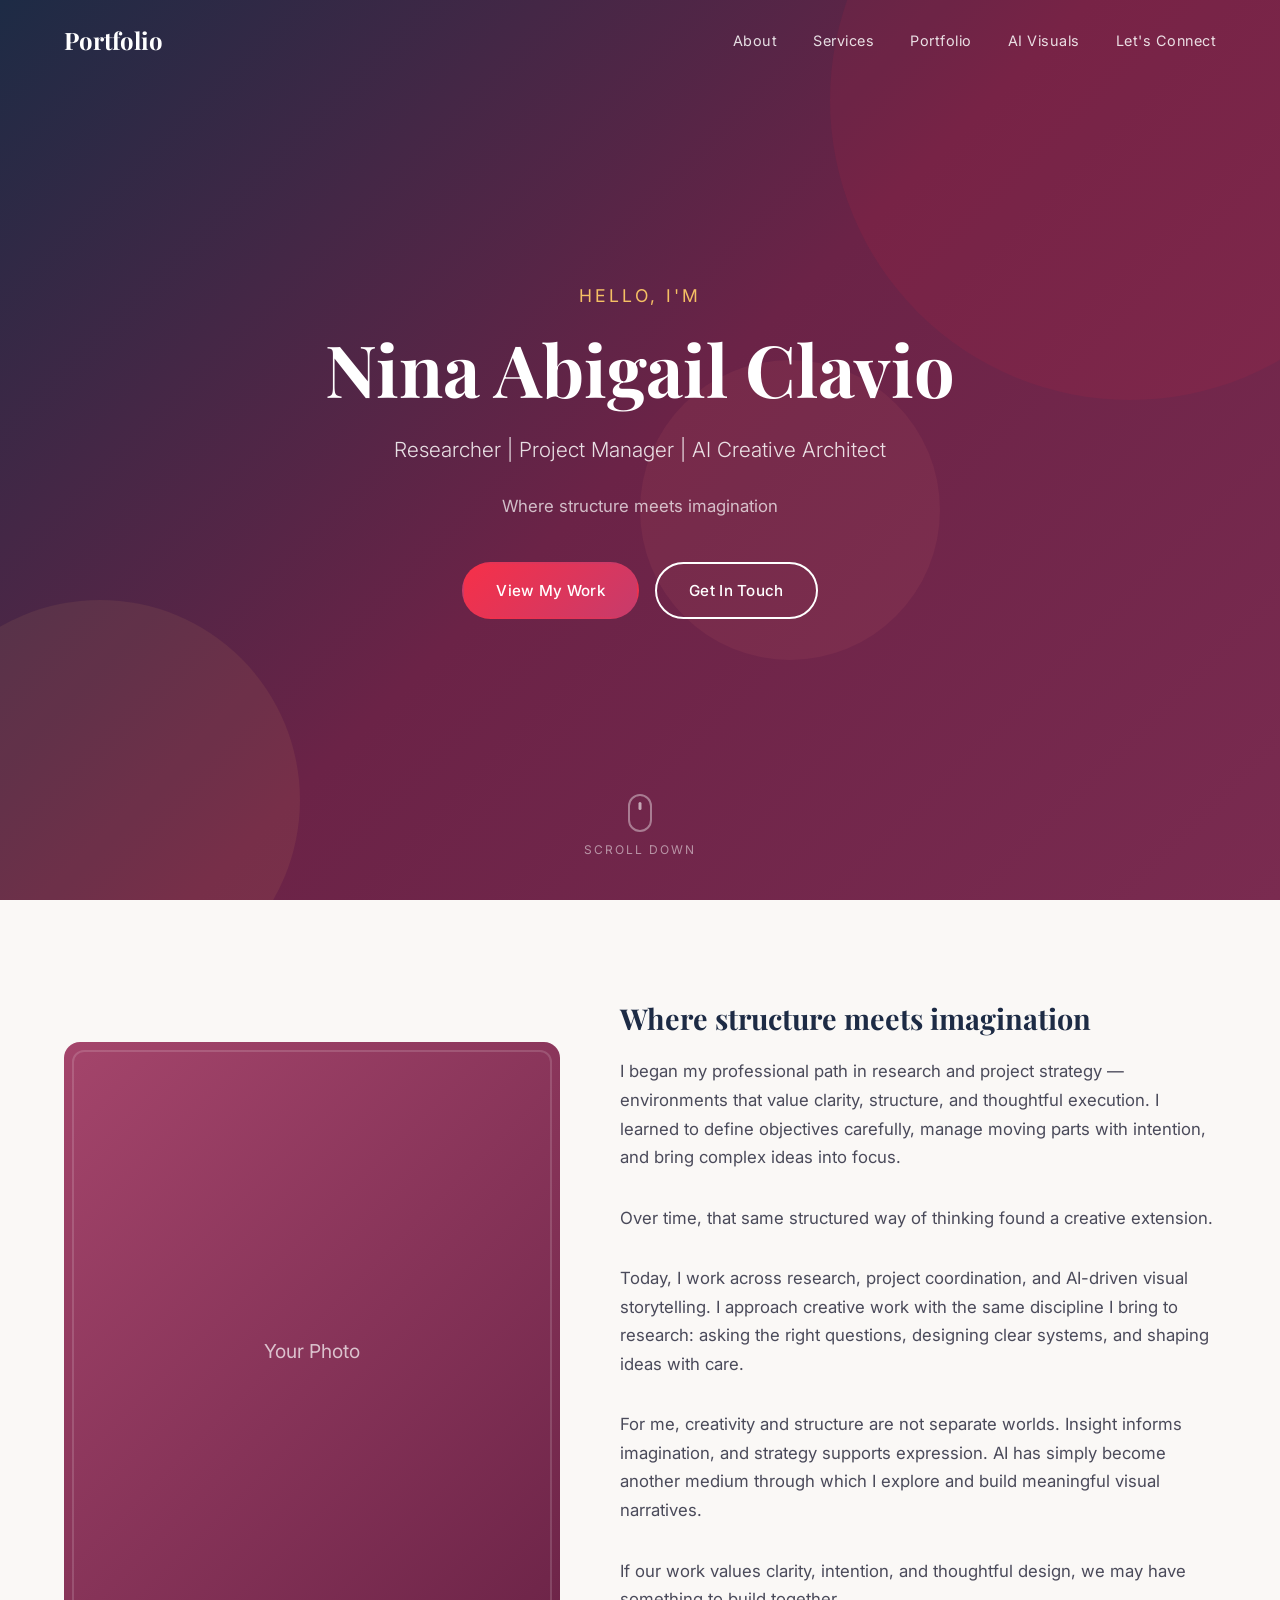
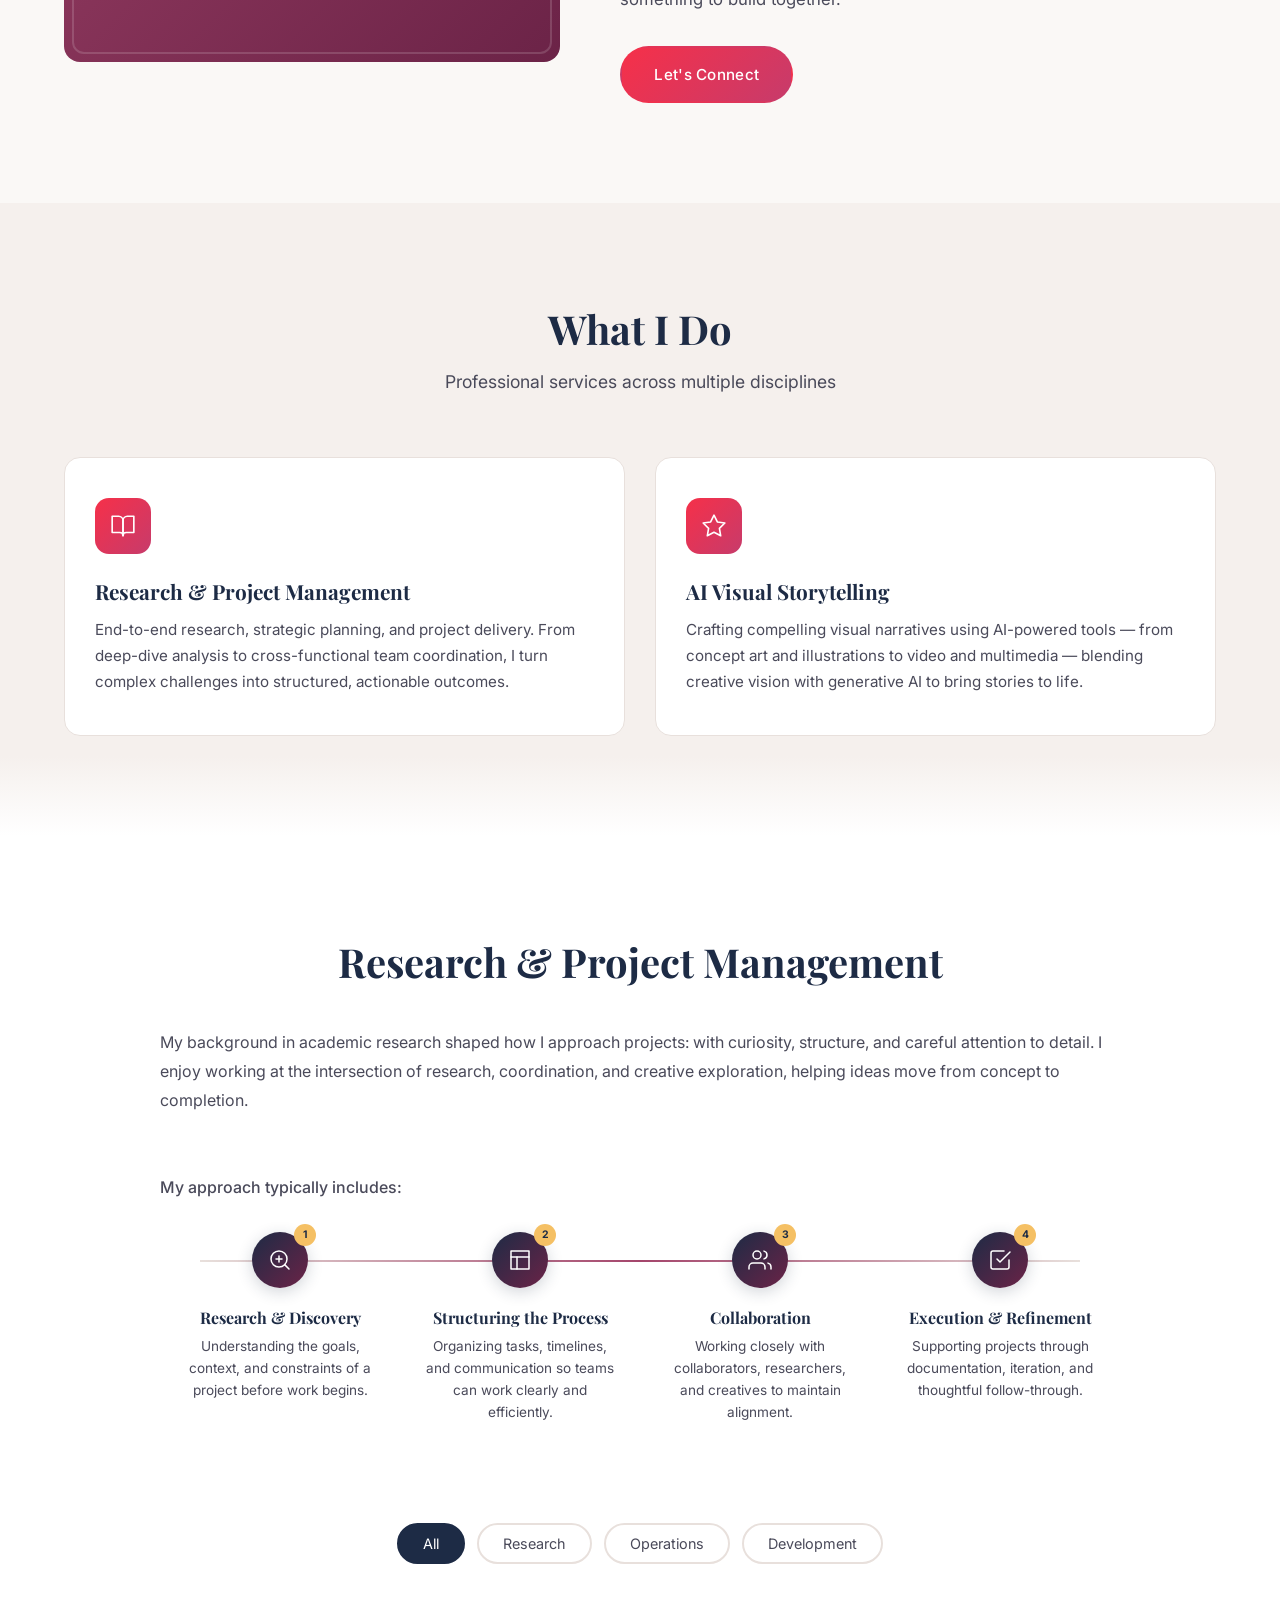
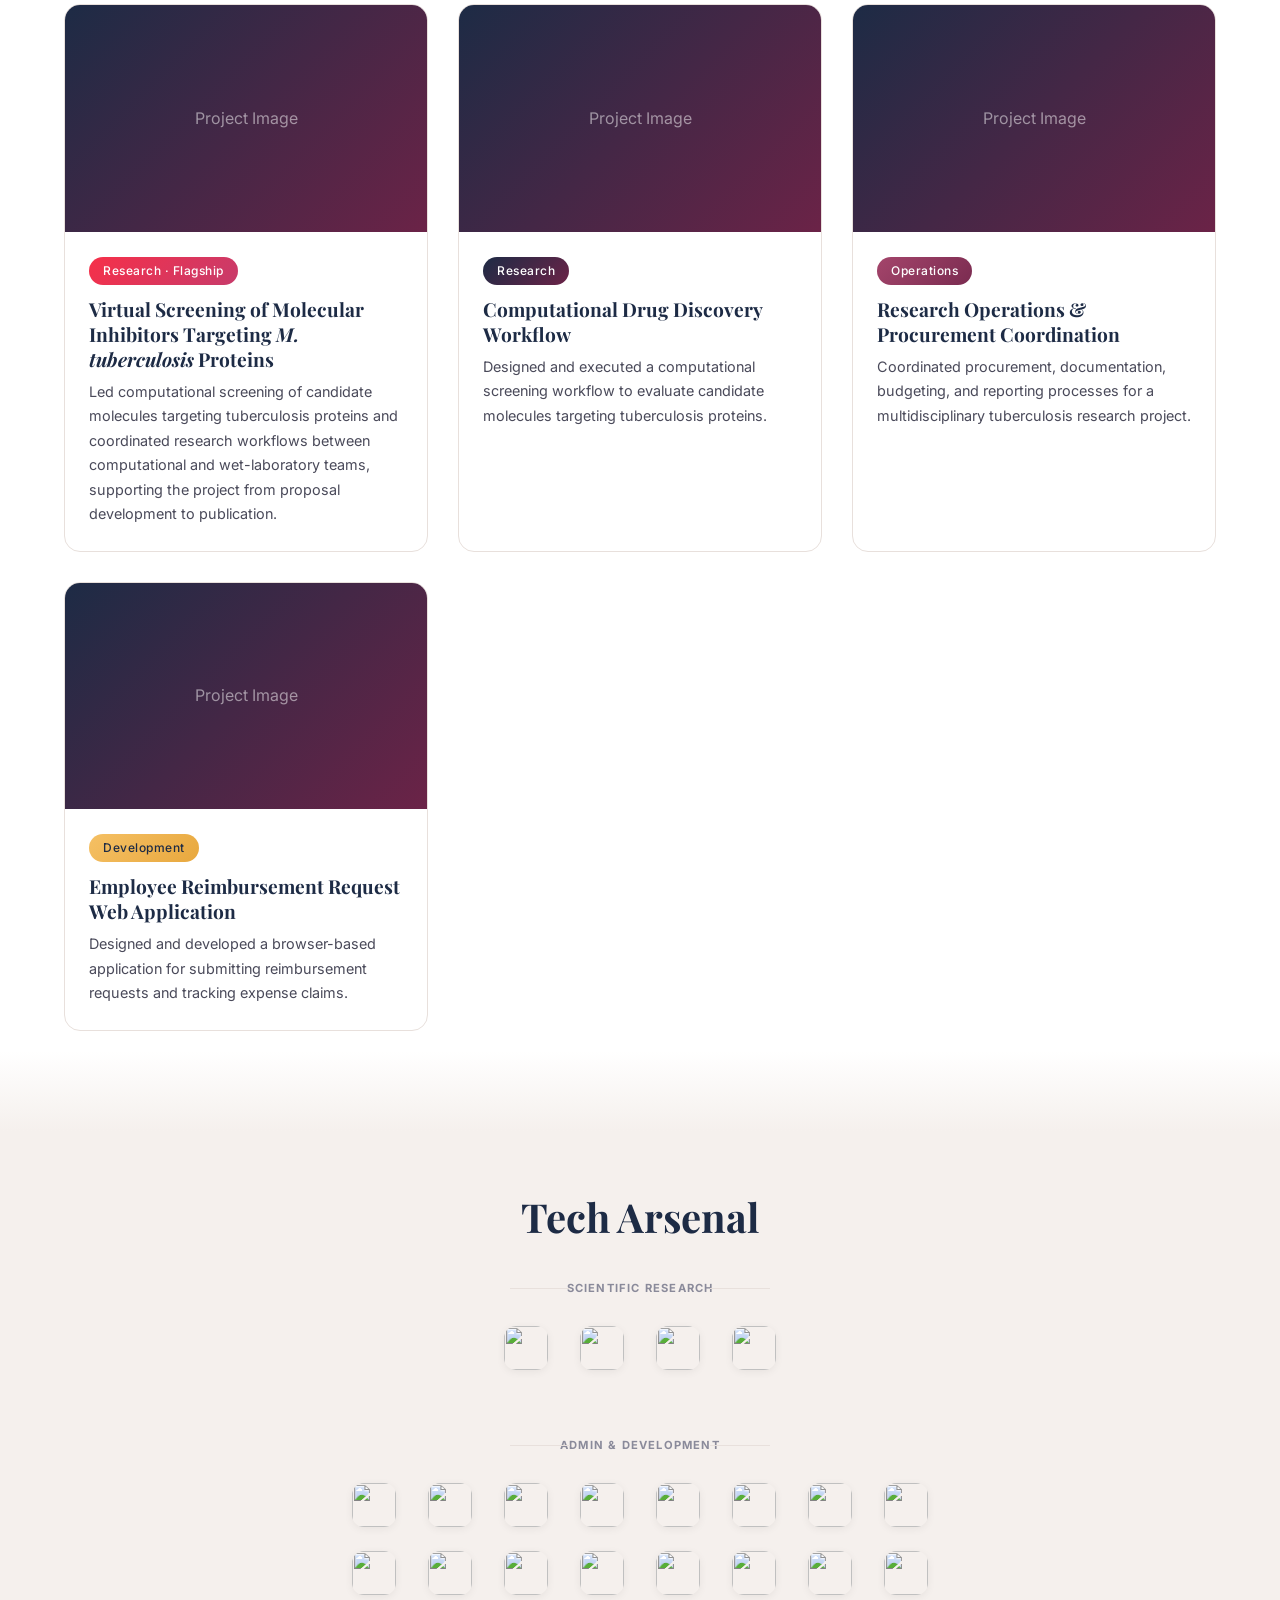
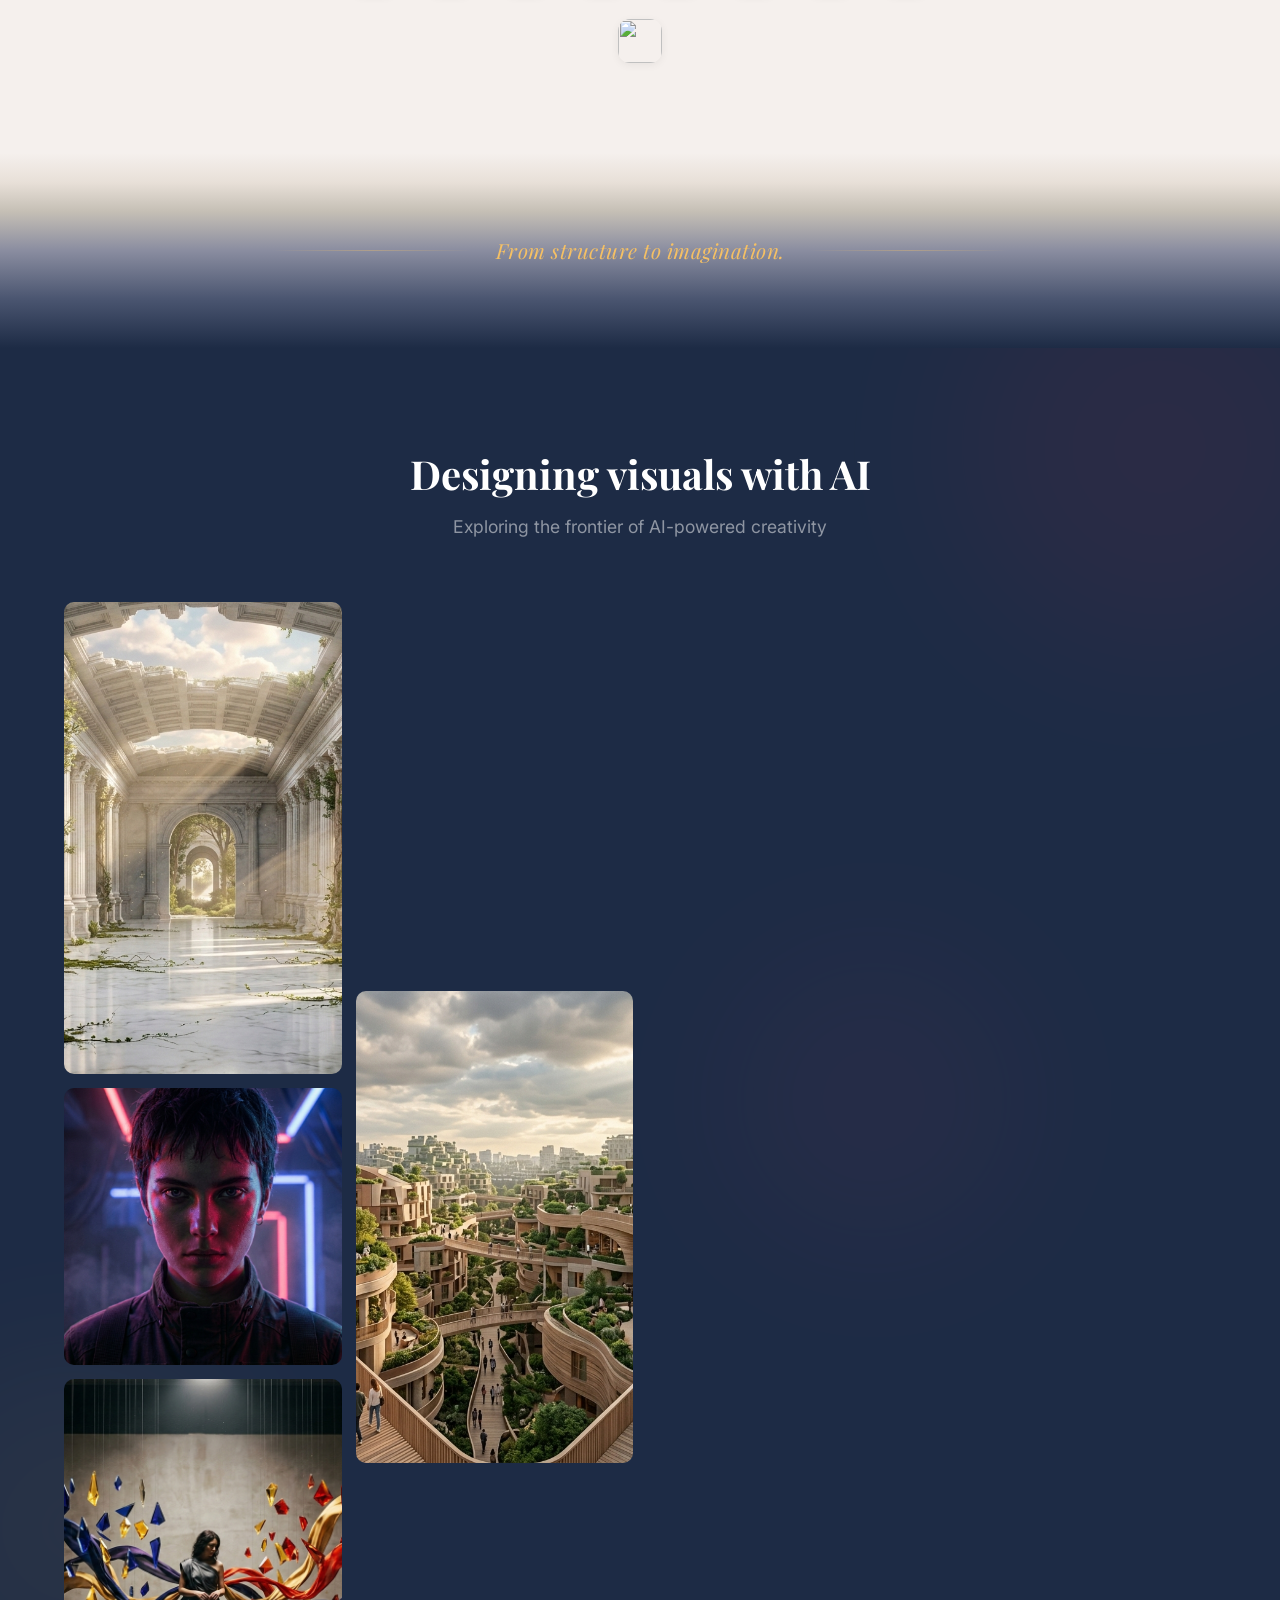
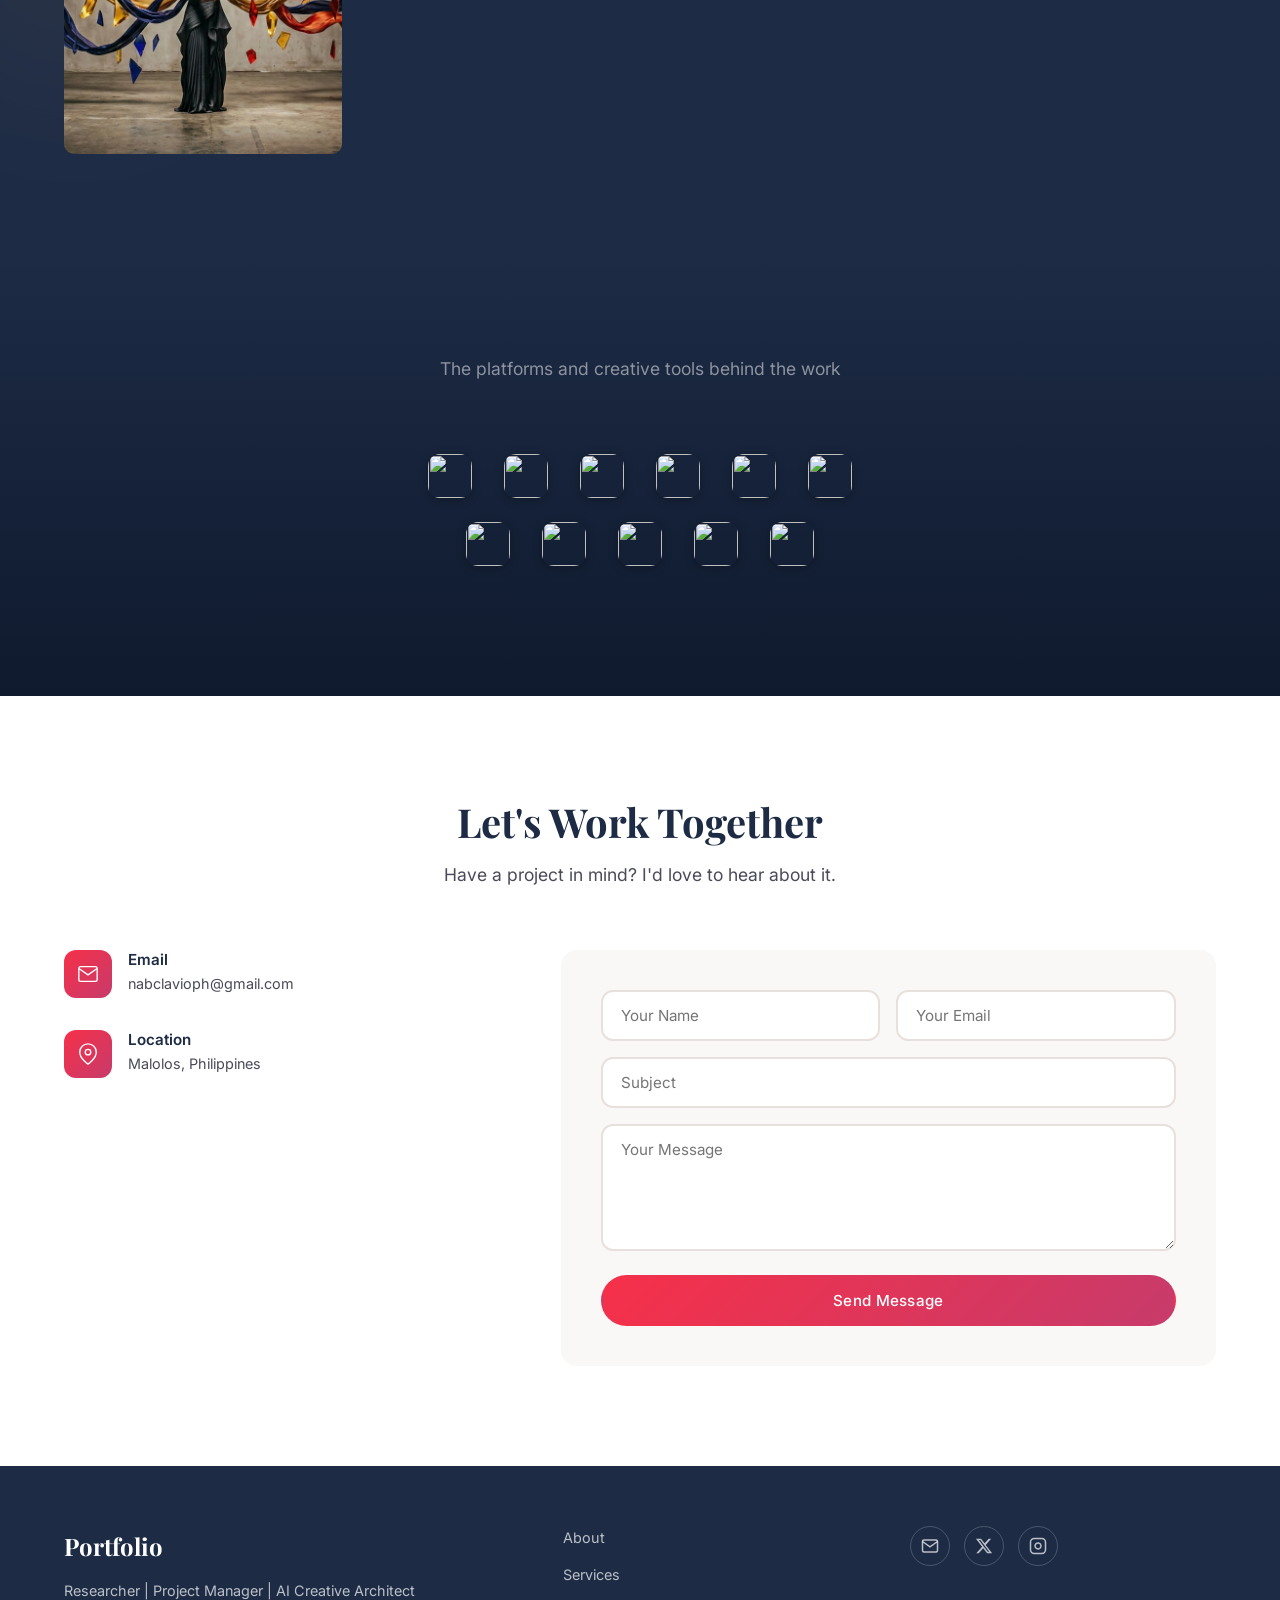
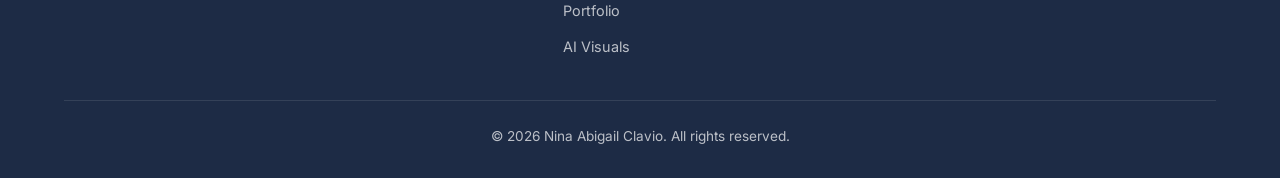
==== commit 30e0414b: "Update portfolio cards, add project content, vary card colors" ====
--- a/index.html
+++ b/index.html
@@ -24,7 +24,7 @@
                 <li><a href="#services" class="nav-link">Services</a></li>
                 <li><a href="#portfolio" class="nav-link">Portfolio</a></li>
                 <li><a href="#ai-works" class="nav-link">AI Visuals</a></li>
-                <li><a href="#contact" class="nav-link">Contact</a></li>
+                <li><a href="#contact" class="nav-link">Let's Connect</a></li>
             </ul>
         </div>
     </nav>
@@ -110,20 +110,20 @@
             <h2 class="section-title">What I Do</h2>
             <p class="section-subtitle">Professional services across multiple disciplines</p>
             <div class="services-grid">
-                <div class="service-card">
+                <a href="#portfolio" class="service-card service-card-link">
                     <div class="service-icon">
                         <svg viewBox="0 0 24 24" fill="none" stroke="currentColor" stroke-width="1.5" stroke-linecap="round" stroke-linejoin="round"><path d="M2 3h6a4 4 0 0 1 4 4v14a3 3 0 0 0-3-3H2z"/><path d="M22 3h-6a4 4 0 0 0-4 4v14a3 3 0 0 1 3-3h7z"/></svg>
                     </div>
                     <h3>Research & Project Management</h3>
                     <p>End-to-end research, strategic planning, and project delivery. From deep-dive analysis to cross-functional team coordination, I turn complex challenges into structured, actionable outcomes.</p>
-                </div>
-                <div class="service-card">
+                </a>
+                <a href="#ai-works" class="service-card service-card-link">
                     <div class="service-icon">
                         <svg viewBox="0 0 24 24" fill="none" stroke="currentColor" stroke-width="1.5" stroke-linecap="round" stroke-linejoin="round"><polygon points="12 2 15.09 8.26 22 9.27 17 14.14 18.18 21.02 12 17.77 5.82 21.02 7 14.14 2 9.27 8.91 8.26 12 2"/></svg>
                     </div>
                     <h3>AI Visual Storytelling</h3>
                     <p>Crafting compelling visual narratives using AI-powered tools — from concept art and illustrations to video and multimedia — blending creative vision with generative AI to bring stories to life.</p>
-                </div>
+                </a>
             </div>
         </div>
     </section>
@@ -135,7 +135,7 @@
             
 
             <div class="how-i-work">
-                <h3 class="how-i-work-title">How I Work</h3>
+                <!--h3 class="how-i-work-title">How I Work</h3-->
                 <p class="how-i-work-intro">My background in academic research shaped how I approach projects: with curiosity, structure, and careful attention to detail. I enjoy working at the intersection of research, coordination, and creative exploration, helping ideas move from concept to completion.</p>
                 <p class="how-i-work-label">My approach typically includes:</p>
                 <div class="timeline-h">
@@ -176,101 +176,107 @@
 
             <div class="portfolio-filters">
                 <button class="filter-btn active" data-filter="all">All</button>
-                <button class="filter-btn" data-filter="agile">Agile</button>
-                <button class="filter-btn" data-filter="waterfall">Waterfall</button>
-                <button class="filter-btn" data-filter="strategy">Strategy</button>
+                <button class="filter-btn" data-filter="research">Research</button>
+                <button class="filter-btn" data-filter="operations">Operations</button>
+                <button class="filter-btn" data-filter="development">Development</button>
             </div>
             <div class="portfolio-grid">
-                <div class="portfolio-card" data-category="agile">
+                <div class="portfolio-card" data-category="research">
                     <div class="portfolio-image">
                         <div class="portfolio-placeholder">
                             <span>Project Image</span>
                         </div>
                         <div class="portfolio-overlay">
-                            <a href="#" class="portfolio-link">View Details</a>
+                            <a href="#" class="portfolio-link" data-project="0">View Details</a>
                         </div>
                     </div>
                     <div class="portfolio-info">
-                        <span class="portfolio-tag">Agile</span>
-                        <h3>E-Commerce Platform Redesign</h3>
-                        <p>Led a team of 12 through a full platform overhaul, delivering 3 weeks ahead of schedule with a 40% improvement in user engagement.</p>
-                    </div>
-                </div>
-                <div class="portfolio-card" data-category="waterfall">
+                        <span class="portfolio-tag">Research · Flagship</span>
+                        <h3>Virtual Screening of Molecular Inhibitors Targeting <em>M. tuberculosis</em> Proteins</h3>
+                        <p>Led computational screening of candidate molecules targeting tuberculosis proteins and coordinated research workflows between computational and wet-laboratory teams, supporting the project from proposal development to publication.</p>
+                    </div>
+                </div>
+                <div class="portfolio-card" data-category="research">
                     <div class="portfolio-image">
                         <div class="portfolio-placeholder">
                             <span>Project Image</span>
                         </div>
                         <div class="portfolio-overlay">
-                            <a href="#" class="portfolio-link">View Details</a>
+                            <a href="#" class="portfolio-link" data-project="1">View Details</a>
                         </div>
                     </div>
                     <div class="portfolio-info">
-                        <span class="portfolio-tag">Waterfall</span>
-                        <h3>Enterprise CRM Implementation</h3>
-                        <p>Managed end-to-end CRM deployment for a 500+ person organization, including data migration, training, and change management.</p>
-                    </div>
-                </div>
-                <div class="portfolio-card" data-category="strategy">
+                        <span class="portfolio-tag">Research</span>
+                        <h3>Computational Drug Discovery Workflow</h3>
+                        <p>Designed and executed a computational screening workflow to evaluate candidate molecules targeting tuberculosis proteins.</p>
+                    </div>
+                </div>
+                <div class="portfolio-card" data-category="operations">
                     <div class="portfolio-image">
                         <div class="portfolio-placeholder">
                             <span>Project Image</span>
                         </div>
                         <div class="portfolio-overlay">
-                            <a href="#" class="portfolio-link">View Details</a>
+                            <a href="#" class="portfolio-link" data-project="2">View Details</a>
                         </div>
                     </div>
                     <div class="portfolio-info">
-                        <span class="portfolio-tag">Strategy</span>
-                        <h3>Digital Transformation Roadmap</h3>
-                        <p>Developed and executed a 2-year digital transformation strategy, streamlining operations and reducing costs by 25%.</p>
-                    </div>
-                </div>
-                <div class="portfolio-card" data-category="agile">
+                        <span class="portfolio-tag">Operations</span>
+                        <h3>Research Operations & Procurement Coordination</h3>
+                        <p>Coordinated procurement, documentation, budgeting, and reporting processes for a multidisciplinary tuberculosis research project.</p>
+                    </div>
+                </div>
+                <div class="portfolio-card" data-category="development">
                     <div class="portfolio-image">
                         <div class="portfolio-placeholder">
                             <span>Project Image</span>
                         </div>
                         <div class="portfolio-overlay">
-                            <a href="#" class="portfolio-link">View Details</a>
+                            <a href="#" class="portfolio-link" data-project="3">View Details</a>
                         </div>
                     </div>
                     <div class="portfolio-info">
-                        <span class="portfolio-tag">Agile</span>
-                        <h3>Mobile App Launch</h3>
-                        <p>Coordinated cross-functional teams across 3 time zones to deliver a consumer mobile app from concept to App Store in 6 months.</p>
-                    </div>
-                </div>
-                <div class="portfolio-card" data-category="strategy">
-                    <div class="portfolio-image">
-                        <div class="portfolio-placeholder">
-                            <span>Project Image</span>
-                        </div>
-                        <div class="portfolio-overlay">
-                            <a href="#" class="portfolio-link">View Details</a>
-                        </div>
-                    </div>
-                    <div class="portfolio-info">
-                        <span class="portfolio-tag">Strategy</span>
-                        <h3>Process Optimization Initiative</h3>
-                        <p>Led a company-wide Lean Six Sigma initiative that identified and eliminated bottlenecks, improving throughput by 35%.</p>
-                    </div>
-                </div>
-                <div class="portfolio-card" data-category="waterfall">
-                    <div class="portfolio-image">
-                        <div class="portfolio-placeholder">
-                            <span>Project Image</span>
-                        </div>
-                        <div class="portfolio-overlay">
-                            <a href="#" class="portfolio-link">View Details</a>
-                        </div>
-                    </div>
-                    <div class="portfolio-info">
-                        <span class="portfolio-tag">Waterfall</span>
-                        <h3>Infrastructure Migration</h3>
-                        <p>Managed cloud infrastructure migration for a financial services firm with zero downtime and full regulatory compliance.</p>
-                    </div>
-                </div>
+                        <span class="portfolio-tag">Development</span>
+                        <h3>Employee Reimbursement Request Web Application</h3>
+                        <p>Designed and developed a browser-based application for submitting reimbursement requests and tracking expense claims.</p>
+                    </div>
+                </div>
+            </div>
+        </div>
+    </section>
+
+    <!-- Tech Arsenal Section -->
+    <section class="section tech-arsenal" id="tech-arsenal">
+        <div class="container">
+            <h2 class="section-title">Tech Arsenal</h2>
+
+            <p class="flow-group-label">Scientific Research</p>
+            <div class="logo-flow">
+                <div class="logo-item"><img src="https://www.google.com/s2/favicons?domain=autodock.scripps.edu&sz=128" alt=""><span>AutoDock</span></div>
+                <div class="logo-item"><img src="https://www.google.com/s2/favicons?domain=3ds.com&sz=128" alt=""><span>Discovery Studio</span></div>
+                <div class="logo-item"><img src="https://www.google.com/s2/favicons?domain=schrodinger.com&sz=128" alt=""><span>Glide</span></div>
+                <div class="logo-item"><img src="https://www.google.com/s2/favicons?domain=ccdc.cam.ac.uk&sz=128" alt=""><span>GOLD</span></div>
+            </div>
+
+            <p class="flow-group-label">Admin & Development</p>
+            <div class="logo-flow">
+                <div class="logo-item"><img src="https://www.google.com/s2/favicons?domain=trello.com&sz=128" alt=""><span>Trello</span></div>
+                <div class="logo-item"><img src="https://www.google.com/s2/favicons?domain=notion.so&sz=128" alt=""><span>Notion</span></div>
+                <div class="logo-item"><img src="https://www.google.com/s2/favicons?domain=slack.com&sz=128" alt=""><span>Slack</span></div>
+                <div class="logo-item"><img src="https://www.google.com/s2/favicons?domain=teams.microsoft.com&sz=128" alt=""><span>MS Teams</span></div>
+                <div class="logo-item"><img src="https://www.google.com/s2/favicons?domain=zoom.us&sz=128" alt=""><span>Zoom</span></div>
+                <div class="logo-item"><img src="https://www.google.com/s2/favicons?domain=workspace.google.com&sz=128" alt=""><span>Google Workspace</span></div>
+                <div class="logo-item"><img src="https://www.google.com/s2/favicons?domain=claude.ai&sz=128" alt=""><span>Claude AI</span></div>
+                <div class="logo-item"><img src="https://www.google.com/s2/favicons?domain=chatgpt.com&sz=128" alt=""><span>ChatGPT</span></div>
+                <div class="logo-item"><img src="https://www.google.com/s2/favicons?domain=figma.com&sz=128" alt=""><span>Figma</span></div>
+                <div class="logo-item"><img src="https://www.google.com/s2/favicons?domain=canva.com&sz=128" alt=""><span>Canva</span></div>
+                <div class="logo-item"><img src="https://www.google.com/s2/favicons?domain=whimsical.com&sz=128" alt=""><span>Whimsical</span></div>
+                <div class="logo-item"><img src="https://www.google.com/s2/favicons?domain=code.visualstudio.com&sz=128" alt=""><span>VS Code</span></div>
+                <div class="logo-item"><img src="https://www.google.com/s2/favicons?domain=github.com&sz=128" alt=""><span>GitHub</span></div>
+                <div class="logo-item"><img src="https://www.google.com/s2/favicons?domain=firebase.google.com&sz=128" alt=""><span>Firebase</span></div>
+                <div class="logo-item"><img src="https://www.google.com/s2/favicons?domain=vercel.com&sz=128" alt=""><span>Vercel</span></div>
+                <div class="logo-item"><img src="https://upload.wikimedia.org/wikipedia/commons/6/62/CSS3_logo.svg" alt=""><span>CSS</span></div>
+                <div class="logo-item"><img src="https://upload.wikimedia.org/wikipedia/commons/6/6a/JavaScript-logo.png" alt=""><span>JavaScript</span></div>
             </div>
         </div>
     </section>
@@ -278,7 +284,7 @@
     <!-- Transition Divider -->
     <div class="section-transition">
         <div class="transition-line"></div>
-        <p class="transition-quote">From structure to visual story-telling.</p>
+        <p class="transition-quote">From structure to imagination.</p>
         <div class="transition-line"></div>
     </div>
 
@@ -397,11 +403,6 @@
                             <h4>Reference Images</h4>
                             <div class="panel-thumbnails" id="panelThumbnails"></div>
                         </div>
-                        <div class="panel-nav">
-                            <button class="panel-nav-btn" id="panelPrev" aria-label="Previous">&#8592; Prev</button>
-                            <span class="panel-counter" id="panelCounter"></span>
-                            <button class="panel-nav-btn" id="panelNext" aria-label="Next">Next &#8594;</button>
-                        </div>
                     </div>
                 </div>
             </div>
@@ -411,37 +412,20 @@
     <!-- AI Tools Section -->
     <section class="section ai-tools" id="tools">
         <div class="container">
-            <h2 class="section-title">Tools I work with</h2>
+            <!-- h2 class="section-title">Tools I work with</h2 -->
             <p class="section-subtitle">The platforms and creative tools behind the work</p>
-            <div class="tools-grid">
-                <div class="tool-category">
-                    <h3 class="tool-category-title">Image Generation</h3>
-                    <div class="tool-list">
-                        <span class="tool-tag"><img class="tool-icon" src="https://www.google.com/s2/favicons?domain=gemini.google.com&sz=32" alt="">Google Gemini</span>
-                        <span class="tool-tag"><img class="tool-icon" src="https://www.google.com/s2/favicons?domain=x.ai&sz=32" alt="">Grok Imagine</span>
-                        <span class="tool-tag"><img class="tool-icon" src="https://www.google.com/s2/favicons?domain=openart.ai&sz=32" alt="">OpenArt</span>
-                        <span class="tool-tag">Seedream 5.0</span>
-                        <span class="tool-tag">Nano Banana 2</span>
-                    </div>
-                </div>
-                <div class="tool-category">
-                    <h3 class="tool-category-title">Video Generation</h3>
-                    <div class="tool-list">
-                        <span class="tool-tag"><img class="tool-icon" src="https://www.google.com/s2/favicons?domain=nimai.com&sz=32" alt="">Nim</span>
-                        <span class="tool-tag">Seedance 1.5</span>
-                        <span class="tool-tag"><img class="tool-icon" src="https://www.google.com/s2/favicons?domain=deepmind.google&sz=32" alt="">Veo 3.1</span>
-                        <span class="tool-tag"><img class="tool-icon" src="https://www.google.com/s2/favicons?domain=klingai.com&sz=32" alt="">Kling O1</span>
-                        <span class="tool-tag"><img class="tool-icon" src="https://www.google.com/s2/favicons?domain=klingai.com&sz=32" alt="">Kling 3 Pro</span>
-                    </div>
-                </div>
-                <div class="tool-category">
-                    <h3 class="tool-category-title">Editing & Post-Production</h3>
-                    <div class="tool-list">
-                        <span class="tool-tag"><img class="tool-icon" src="https://www.google.com/s2/favicons?domain=adobe.com&sz=32" alt="">Adobe Photoshop</span>
-                        <span class="tool-tag"><img class="tool-icon" src="https://www.google.com/s2/favicons?domain=adobe.com&sz=32" alt="">Adobe Lightroom</span>
-                        <span class="tool-tag"><img class="tool-icon" src="https://www.google.com/s2/favicons?domain=blackmagicdesign.com&sz=32" alt="">DaVinci Resolve</span>
-                    </div>
-                </div>
+            <div class="logo-flow">
+                <div class="logo-item"><img src="https://www.google.com/s2/favicons?domain=gemini.google.com&sz=128" alt=""><span>Google Gemini</span></div>
+                <div class="logo-item"><img src="https://www.google.com/s2/favicons?domain=x.ai&sz=128" alt=""><span>Grok Imagine</span></div>
+                <div class="logo-item"><img src="https://www.google.com/s2/favicons?domain=openart.ai&sz=128" alt=""><span>OpenArt</span></div>
+                <div class="logo-item"><img src="https://www.google.com/s2/favicons?domain=seedance.ai&sz=128" alt=""><span>Seedance 5.0 / 1.5</span></div>
+                <div class="logo-item"><img src="https://www.google.com/s2/favicons?domain=nanobanana.im&sz=128" alt=""><span>Nano Banana 2</span></div>
+                <div class="logo-item"><img src="https://www.google.com/s2/favicons?domain=nim.video&sz=128" alt=""><span>Nim</span></div>
+                <div class="logo-item"><img src="https://www.google.com/s2/favicons?domain=deepmind.google&sz=128" alt=""><span>Veo 3.1</span></div>
+                <div class="logo-item"><img src="https://www.google.com/s2/favicons?domain=klingai.com&sz=128" alt=""><span>Kling O1 / 3 Pro</span></div>
+                <div class="logo-item"><img src="https://www.google.com/s2/favicons?domain=capcut.com&sz=128" alt=""><span>CapCut</span></div>
+                <div class="logo-item"><img src="https://www.google.com/s2/favicons?domain=artlist.io&sz=128" alt=""><span>Artlist</span></div>
+                <div class="logo-item"><img src="https://www.google.com/s2/favicons?domain=higgsfield.ai&sz=128" alt=""><span>Higgsfield</span></div>
             </div>
         </div>
     </section>
@@ -506,7 +490,6 @@
                     <a href="#services">Services</a>
                     <a href="#portfolio">Portfolio</a>
                     <a href="#ai-works">AI Visuals</a>
-                    <a href="#contact">Contact</a>
                 </div>
                 <div class="footer-social">
                     <a href="mailto:nabclavioph@gmail.com" aria-label="Email">
@@ -526,6 +509,52 @@
         </div>
     </footer>
 
+    <!-- Portfolio Modal -->
+    <div class="portfolio-modal-overlay" id="portfolioModalOverlay">
+        <div class="portfolio-modal" id="portfolioModal">
+            <button class="modal-close" id="modalClose" aria-label="Close modal">&times;</button>
+            <div class="modal-hero">
+                <div class="modal-hero-bg"></div>
+                <div class="modal-hero-content">
+                    <span class="modal-tag" id="modalTag"></span>
+                    <h1 class="modal-title" id="modalTitle"></h1>
+                    <p class="modal-summary" id="modalDesc"></p>
+                </div>
+            </div>
+            <div class="modal-content">
+                <div class="modal-stats" id="modalStats"></div>
+                <div class="modal-section" id="modalRoleSection">
+                    <!--h3>My Role</h3-->
+                    <p id="modalRoleDesc"></p>
+                </div>
+                <div class="modal-section" id="modalOverviewSection">
+                    <h3>Project Overview</h3>
+                    <div id="modalOverview"></div>
+                </div>
+                <div class="modal-section" id="modalWorkflowSection">
+                    <h3>Research Workflow</h3>
+                    <div class="modal-workflow" id="modalWorkflow"></div>
+                </div>
+                <div class="modal-section" id="modalOutcomesSection">
+                    <h3>Key Outcomes</h3>
+                    <ul class="modal-outcomes-list" id="modalOutcomesList"></ul>
+                </div>
+                <div class="modal-section" id="modalPipelineSection" style="display:none">
+                    <h3 id="modalPipelineLabel">Computational Workflow</h3>
+                    <div class="modal-pipeline" id="modalPipeline"></div>
+                </div>
+                <div class="modal-section" id="modalSecondaryOutcomesSection" style="display:none">
+                    <h3 id="modalSecondaryOutcomesLabel">Outcome</h3>
+                    <ul class="modal-outcomes-list" id="modalSecondaryOutcomesList"></ul>
+                </div>
+                <div class="modal-section" id="modalToolsSection">
+                    <h3>Tools & Technologies</h3>
+                    <div class="modal-tools-visual" id="modalToolsVisual"></div>
+                </div>
+            </div>
+        </div>
+    </div>
+
     <script src="script.js"></script>
 </body>
 </html>
--- a/styles.css
+++ b/styles.css
@@ -367,8 +367,8 @@
 .scroll-indicator {
     position: absolute;
     bottom: 40px;
-    left: 50%;
-    transform: translateX(-50%);
+    left: 0;
+    right: 0;
     display: flex;
     flex-direction: column;
     align-items: center;
@@ -517,6 +517,13 @@
     border-color: var(--rose);
 }
 
+a.service-card-link {
+    text-decoration: none;
+    color: inherit;
+    display: block;
+    cursor: pointer;
+}
+
 .service-icon {
     width: 56px;
     height: 56px;
@@ -551,11 +558,23 @@
    ============================================ */
 .portfolio {
     background: var(--white);
+    position: relative;
+}
+
+.portfolio::after {
+    content: '';
+    position: absolute;
+    bottom: 0;
+    left: 0;
+    right: 0;
+    height: 80px;
+    background: linear-gradient(180deg, var(--white), var(--light-bg));
+    pointer-events: none;
 }
 
 .how-i-work {
     margin-top: 40px;
-    margin-bottom: 50px;
+    margin-bottom: 100px;
     max-width: 960px;
     margin-left: auto;
     margin-right: auto;
@@ -571,13 +590,13 @@
 .how-i-work-intro {
     color: var(--text-secondary);
     line-height: 1.8;
-    margin-bottom: 20px;
+    margin-bottom: 60px;
 }
 
 .how-i-work-label {
     color: var(--text-secondary);
     font-weight: 500;
-    margin-bottom: 20px;
+    margin-bottom: 30px;
 }
 
 .timeline-h {
@@ -778,6 +797,571 @@
     font-size: 0.9rem;
 }
 
+/* Card color accents — keeps things playful */
+.portfolio-card:nth-child(1) .portfolio-tag {
+    background: linear-gradient(135deg, var(--coral), var(--rose));
+}
+.portfolio-card:nth-child(1) .portfolio-overlay {
+    background: rgba(246, 48, 73, 0.82);
+}
+
+.portfolio-card:nth-child(2) .portfolio-tag {
+    background: linear-gradient(135deg, var(--navy), var(--plum));
+}
+.portfolio-card:nth-child(2) .portfolio-overlay {
+    background: rgba(29, 43, 69, 0.85);
+}
+
+.portfolio-card:nth-child(3) .portfolio-tag {
+    background: linear-gradient(135deg, var(--mauve), var(--burgundy));
+}
+.portfolio-card:nth-child(3) .portfolio-overlay {
+    background: rgba(164, 69, 107, 0.82);
+}
+
+.portfolio-card:nth-child(4) .portfolio-tag {
+    background: linear-gradient(135deg, var(--gold), #e8a83e);
+    color: var(--navy);
+}
+.portfolio-card:nth-child(4) .portfolio-overlay {
+    background: rgba(107, 35, 71, 0.82);
+}
+
+.portfolio-card:nth-child(1):hover { box-shadow: 0 15px 35px rgba(246, 48, 73, 0.12); }
+.portfolio-card:nth-child(2):hover { box-shadow: 0 15px 35px rgba(29, 43, 69, 0.15); }
+.portfolio-card:nth-child(3):hover { box-shadow: 0 15px 35px rgba(164, 69, 107, 0.12); }
+.portfolio-card:nth-child(4):hover { box-shadow: 0 15px 35px rgba(245, 192, 100, 0.18); }
+
+/* ============================================
+   PORTFOLIO MODAL
+   ============================================ */
+/* ============================================
+   PORTFOLIO MODAL — Full-page experience
+   ============================================ */
+.portfolio-modal-overlay {
+    position: fixed;
+    inset: 0;
+    background: rgba(29, 43, 69, 0.7);
+    backdrop-filter: blur(4px);
+    z-index: 2000;
+    display: flex;
+    align-items: center;
+    justify-content: center;
+    opacity: 0;
+    visibility: hidden;
+    transition: opacity 0.35s, visibility 0.35s;
+    padding: 20px;
+}
+
+.portfolio-modal-overlay.active {
+    opacity: 1;
+    visibility: visible;
+}
+
+.portfolio-modal {
+    background: var(--white);
+    border-radius: 20px;
+    max-width: 960px;
+    width: 100%;
+    max-height: 92vh;
+    overflow-y: auto;
+    position: relative;
+    transform: scale(0.92) translateY(30px);
+    transition: transform 0.4s cubic-bezier(0.16, 1, 0.3, 1);
+    box-shadow: 0 30px 80px rgba(29, 43, 69, 0.35);
+}
+
+.portfolio-modal-overlay.active .portfolio-modal {
+    transform: scale(1) translateY(0);
+}
+
+.modal-close {
+    position: absolute;
+    top: 16px;
+    right: 16px;
+    width: 40px;
+    height: 40px;
+    border-radius: 50%;
+    background: rgba(255, 255, 255, 0.9);
+    border: none;
+    font-size: 1.4rem;
+    cursor: pointer;
+    display: flex;
+    align-items: center;
+    justify-content: center;
+    color: var(--text-secondary);
+    transition: all 0.3s;
+    z-index: 2;
+    box-shadow: 0 2px 8px rgba(0, 0, 0, 0.1);
+}
+
+.modal-close:hover {
+    background: var(--coral);
+    color: var(--white);
+}
+
+/* Hero banner */
+.modal-hero {
+    position: relative;
+    overflow: hidden;
+    border-radius: 20px 20px 0 0;
+}
+
+.modal-hero-bg {
+    width: 100%;
+    height: 220px;
+    background: linear-gradient(135deg, var(--navy) 0%, var(--plum) 50%, var(--burgundy) 100%);
+}
+
+.modal-hero-content {
+    position: absolute;
+    bottom: 0;
+    left: 0;
+    right: 0;
+    padding: 40px 48px 36px;
+    background: linear-gradient(0deg, rgba(29, 43, 69, 0.95) 0%, transparent 100%);
+}
+
+.modal-tag {
+    display: inline-block;
+    padding: 5px 16px;
+    background: linear-gradient(135deg, var(--coral), var(--rose));
+    color: var(--white);
+    border-radius: 50px;
+    font-size: 0.75rem;
+    font-weight: 600;
+    letter-spacing: 0.8px;
+    text-transform: uppercase;
+    margin-bottom: 14px;
+}
+
+.modal-title {
+    font-family: 'Playfair Display', serif;
+    font-size: 1.85rem;
+    color: var(--white);
+    margin-bottom: 12px;
+    line-height: 1.3;
+}
+
+.modal-summary {
+    color: rgba(255, 255, 255, 0.8);
+    font-size: 0.95rem;
+    line-height: 1.7;
+    max-width: 700px;
+}
+
+/* Content area */
+.modal-content {
+    padding: 40px 48px 48px;
+}
+
+/* Stat cards */
+.modal-stats {
+    display: grid;
+    grid-template-columns: repeat(3, 1fr);
+    gap: 16px;
+    margin-bottom: 40px;
+}
+
+.modal-stat-card {
+    background: var(--light-bg);
+    border-radius: 14px;
+    padding: 20px;
+    text-align: center;
+    transition: transform 0.2s ease;
+}
+
+.modal-stat-card:hover {
+    transform: translateY(-2px);
+}
+
+.modal-stat-icon {
+    width: 40px;
+    height: 40px;
+    margin: 0 auto 12px;
+    border-radius: 10px;
+    background: linear-gradient(135deg, var(--coral), var(--rose));
+    display: flex;
+    align-items: center;
+    justify-content: center;
+}
+
+.modal-stat-icon svg {
+    width: 20px;
+    height: 20px;
+    stroke: var(--white);
+    fill: none;
+    stroke-width: 2;
+    stroke-linecap: round;
+    stroke-linejoin: round;
+}
+
+.modal-stat-label {
+    display: block;
+    font-size: 0.65rem;
+    font-weight: 600;
+    text-transform: uppercase;
+    letter-spacing: 0.8px;
+    color: var(--text-light);
+    margin-bottom: 6px;
+}
+
+.modal-stat-value {
+    display: block;
+    font-size: 0.95rem;
+    color: var(--navy);
+    font-weight: 600;
+    line-height: 1.4;
+}
+
+/* Sections */
+.modal-section {
+    margin-bottom: 36px;
+}
+
+.modal-section h3 {
+    font-family: 'Playfair Display', serif;
+    font-size: 1.15rem;
+    color: var(--navy);
+    margin-bottom: 16px;
+    padding-bottom: 10px;
+    border-bottom: 2px solid var(--light-bg);
+}
+
+.modal-section p {
+    color: var(--text-secondary);
+    font-size: 0.95rem;
+    line-height: 1.8;
+}
+
+/* Outcomes list */
+.modal-outcomes-list {
+    list-style: none;
+    padding: 0;
+    display: grid;
+    gap: 10px;
+}
+
+.modal-outcomes-list li {
+    position: relative;
+    padding: 14px 14px 14px 36px;
+    background: var(--light-bg);
+    border-radius: 10px;
+    color: var(--text-secondary);
+    font-size: 0.9rem;
+    line-height: 1.6;
+}
+
+.modal-outcomes-list li::before {
+    content: '';
+    position: absolute;
+    left: 14px;
+    top: 20px;
+    width: 8px;
+    height: 8px;
+    border-radius: 50%;
+    background: linear-gradient(135deg, var(--coral), var(--rose));
+}
+
+/* Tool pills */
+.modal-tools-visual {
+    display: flex;
+    flex-wrap: wrap;
+    gap: 10px;
+}
+
+.modal-tool-pill {
+    display: inline-flex;
+    align-items: center;
+    gap: 8px;
+    padding: 8px 16px;
+    background: var(--light-bg);
+    border-radius: 50px;
+    font-size: 0.85rem;
+    font-weight: 500;
+    color: var(--navy);
+    transition: all 0.2s;
+}
+
+.modal-tool-pill:hover {
+    background: linear-gradient(135deg, var(--coral), var(--rose));
+    color: var(--white);
+}
+
+.modal-tool-pill img {
+    width: 20px;
+    height: 20px;
+    border-radius: 4px;
+}
+
+/* Workflow vertical process line */
+.modal-workflow {
+    position: relative;
+    padding-left: 40px;
+}
+
+.modal-workflow::before {
+    content: '';
+    position: absolute;
+    left: 15px;
+    top: 16px;
+    bottom: 16px;
+    width: 2px;
+    background: linear-gradient(180deg, var(--coral), var(--rose), var(--gold));
+}
+
+.modal-wf-step {
+    position: relative;
+    padding: 0 0 28px 24px;
+}
+
+.modal-wf-step:last-child {
+    padding-bottom: 0;
+}
+
+.modal-workflow.no-nums {
+    padding-left: 28px;
+}
+
+.modal-workflow.no-nums::before {
+    left: 5px;
+}
+
+.modal-wf-step.no-num {
+    padding-left: 16px;
+}
+
+.modal-wf-dot {
+    position: absolute;
+    left: -28px;
+    top: 4px;
+    width: 12px;
+    height: 12px;
+    border-radius: 50%;
+    background: linear-gradient(135deg, var(--coral), var(--rose));
+}
+
+.modal-wf-num {
+    position: absolute;
+    left: -40px;
+    top: 0;
+    width: 32px;
+    height: 32px;
+    border-radius: 50%;
+    background: linear-gradient(135deg, var(--coral), var(--rose));
+    color: var(--white);
+    font-weight: 700;
+    font-size: 0.8rem;
+    display: flex;
+    align-items: center;
+    justify-content: center;
+    z-index: 1;
+    box-shadow: 0 2px 8px rgba(0, 0, 0, 0.1);
+}
+
+.modal-wf-step h4 {
+    font-size: 0.95rem;
+    color: var(--navy);
+    margin-bottom: 4px;
+    font-weight: 600;
+    line-height: 1.4;
+    padding-top: 4px;
+}
+
+.modal-wf-step p {
+    font-size: 0.85rem;
+    color: var(--text-secondary);
+    line-height: 1.6;
+}
+
+.modal-wf-step ul {
+    list-style: none;
+    padding: 0;
+    margin: 0;
+}
+
+.modal-wf-step ul li {
+    font-size: 0.85rem;
+    color: var(--text-secondary);
+    line-height: 1.6;
+    padding-left: 14px;
+    position: relative;
+}
+
+.modal-wf-step ul li::before {
+    content: '';
+    position: absolute;
+    left: 0;
+    top: 9px;
+    width: 5px;
+    height: 5px;
+    border-radius: 50%;
+    background: var(--coral);
+}
+
+/* Pipeline (horizontal flow) */
+.modal-pipeline {
+    display: flex;
+    align-items: center;
+    flex-wrap: wrap;
+    gap: 8px 4px;
+    padding: 16px 0;
+}
+
+.modal-pipeline-step {
+    background: var(--light-bg);
+    border: 1px solid rgba(0, 0, 0, 0.06);
+    border-radius: 10px;
+    padding: 10px 16px;
+}
+
+.modal-pipeline-step span {
+    font-size: 0.85rem;
+    color: var(--navy);
+    font-weight: 500;
+}
+
+.modal-pipeline-arrow {
+    color: var(--coral);
+    font-size: 1.1rem;
+    font-weight: 600;
+    padding: 0 2px;
+}
+
+/* Overview multi-paragraph */
+#modalOverview p {
+    font-size: 0.95rem;
+    color: var(--text-secondary);
+    line-height: 1.7;
+    margin-bottom: 12px;
+}
+
+#modalOverview p:last-child {
+    margin-bottom: 0;
+}
+
+/* ============================================
+   TECH ARSENAL SECTION
+   ============================================ */
+.tech-arsenal {
+    background: var(--light-bg);
+    padding: 60px 0;
+}
+
+.tech-arsenal .section-title {
+    text-align: center;
+    margin-bottom: 32px;
+}
+
+/* ============================================
+   LOGO FLOW — shared by Tech Arsenal & AI Tools
+   ============================================ */
+.logo-flow {
+    display: flex;
+    flex-wrap: wrap;
+    justify-content: center;
+    gap: 24px 32px;
+    padding: 10px 0 30px;
+    margin: 0 auto;
+}
+
+.tech-arsenal .logo-flow {
+    max-width: 620px;
+}
+
+.ai-tools .logo-flow {
+    max-width: 480px;
+}
+
+.logo-item {
+    display: flex;
+    flex-direction: column;
+    align-items: center;
+    position: relative;
+    cursor: default;
+}
+
+.logo-item img {
+    width: 44px;
+    height: 44px;
+    border-radius: 12px;
+    box-shadow: 0 2px 8px rgba(0, 0, 0, 0.06);
+    transition: box-shadow 0.25s ease;
+}
+
+.logo-item:hover img,
+.logo-item:hover .logo-ph {
+    box-shadow: 0 6px 20px rgba(0, 0, 0, 0.1);
+}
+
+.logo-ph {
+    width: 44px;
+    height: 44px;
+    border-radius: 12px;
+    background: linear-gradient(135deg, var(--coral), var(--gold));
+    display: flex;
+    align-items: center;
+    justify-content: center;
+    color: var(--white);
+    font-size: 0.6rem;
+    font-weight: 700;
+    box-shadow: 0 2px 8px rgba(0, 0, 0, 0.06);
+    transition: box-shadow 0.25s ease;
+}
+
+.logo-item span {
+    position: absolute;
+    top: calc(100% + 6px);
+    left: 50%;
+    transform: translateX(-50%);
+    font-size: 0.65rem;
+    color: var(--text-secondary);
+    font-weight: 500;
+    text-align: center;
+    line-height: 1.3;
+    white-space: nowrap;
+    opacity: 0;
+    pointer-events: none;
+    transition: opacity 0.2s ease;
+    background: var(--white);
+    padding: 3px 8px;
+    border-radius: 6px;
+    box-shadow: 0 2px 8px rgba(0, 0, 0, 0.1);
+}
+
+.logo-item:hover span {
+    opacity: 1;
+}
+
+.flow-group-label {
+    font-size: 0.7rem;
+    font-weight: 700;
+    text-transform: uppercase;
+    letter-spacing: 1.2px;
+    color: var(--text-light);
+    text-align: center;
+    margin: 36px 0 18px;
+    position: relative;
+}
+
+.flow-group-label::before,
+.flow-group-label::after {
+    content: '';
+    position: absolute;
+    top: 50%;
+    width: 60px;
+    height: 1px;
+    background: var(--border);
+}
+
+.flow-group-label::before {
+    right: calc(50% + 70px);
+}
+
+.flow-group-label::after {
+    left: calc(50% + 70px);
+}
+
 /* ============================================
    SECTION TRANSITION DIVIDER
    ============================================ */
@@ -786,8 +1370,14 @@
     align-items: center;
     justify-content: center;
     gap: 24px;
-    padding: 70px 24px;
-    background: linear-gradient(180deg, var(--white) 0%, #d5cfc9 20%, #8a8da0 45%, #4a5570 70%, var(--navy) 100%);
+    padding: 80px 24px;
+    background: linear-gradient(180deg,
+        var(--light-bg) 0%,
+        #e8e0d8 15%,
+        #c5bfb5 30%,
+        #8a8da0 50%,
+        #4a5570 75%,
+        var(--navy) 100%);
 }
 
 .transition-line {
@@ -1394,66 +1984,26 @@
     color: rgba(255, 255, 255, 0.5);
 }
 
-.tools-grid {
-    display: grid;
-    grid-template-columns: repeat(3, 1fr);
-    gap: 30px;
-    margin-top: 50px;
-}
-
-.tool-category {
-    background: rgba(255, 255, 255, 0.06);
-    border: 1px solid rgba(255, 255, 255, 0.1);
-    border-radius: 16px;
-    padding: 30px;
-    display: flex;
-    flex-direction: column;
-    align-items: center;
-    text-align: center;
-}
-
-.tool-category-title {
-    font-family: 'Playfair Display', serif;
-    font-size: 1.15rem;
-    color: var(--gold);
-    margin-bottom: 18px;
-    padding-bottom: 12px;
-    border-bottom: 1px solid rgba(255, 255, 255, 0.1);
-    width: 100%;
-}
-
-.tool-list {
-    display: flex;
-    flex-wrap: wrap;
-    gap: 10px;
-    justify-content: center;
-    flex: 1;
-    align-content: center;
-}
-
-.tool-tag {
-    padding: 6px 16px;
-    background: rgba(255, 255, 255, 0.08);
-    border-radius: 50px;
-    font-size: 0.85rem;
-    color: rgba(255, 255, 255, 0.7);
-    font-weight: 500;
-    transition: all 0.3s;
-    display: inline-flex;
-    align-items: center;
-    gap: 6px;
-}
-
-.tool-icon {
-    width: 16px;
-    height: 16px;
-    border-radius: 3px;
-    flex-shrink: 0;
-}
-
-.tool-tag:hover {
-    background: linear-gradient(135deg, var(--coral), var(--rose));
-    color: var(--white);
+/* AI Tools — dark theme overrides for logo-flow */
+.ai-tools .logo-item span {
+    color: rgba(255, 255, 255, 0.85);
+    background: var(--navy);
+    box-shadow: 0 2px 10px rgba(0, 0, 0, 0.3);
+}
+
+.ai-tools .logo-item img {
+    box-shadow: 0 2px 10px rgba(0, 0, 0, 0.25);
+}
+
+.ai-tools .logo-item:hover img,
+.ai-tools .logo-item:hover .logo-ph {
+    box-shadow: 0 6px 24px rgba(0, 0, 0, 0.35);
+}
+
+.ai-tools .logo-ph {
+    background: rgba(255, 255, 255, 0.1);
+    color: rgba(255, 255, 255, 0.5);
+    box-shadow: 0 2px 10px rgba(0, 0, 0, 0.25);
 }
 
 /* ============================================
@@ -1681,12 +2231,39 @@
         width: 82%;
     }
 
-    .tools-grid {
-        grid-template-columns: 1fr;
-    }
 }
 
 @media (max-width: 768px) {
+    .portfolio-modal-overlay {
+        padding: 10px;
+    }
+
+    .portfolio-modal {
+        max-height: 95vh;
+        border-radius: 16px;
+    }
+
+    .modal-hero-bg {
+        height: 160px;
+    }
+
+    .modal-hero-content {
+        padding: 24px 24px 20px;
+    }
+
+    .modal-title {
+        font-size: 1.3rem;
+    }
+
+    .modal-content {
+        padding: 24px;
+    }
+
+    .modal-stats {
+        grid-template-columns: repeat(2, 1fr);
+        gap: 12px;
+    }
+
     .nav-menu {
         position: fixed;
         top: 0;
@@ -1866,4 +2443,8 @@
     .contact-form {
         padding: 24px;
     }
-}
+
+    .modal-stats {
+        grid-template-columns: 1fr;
+    }
+}
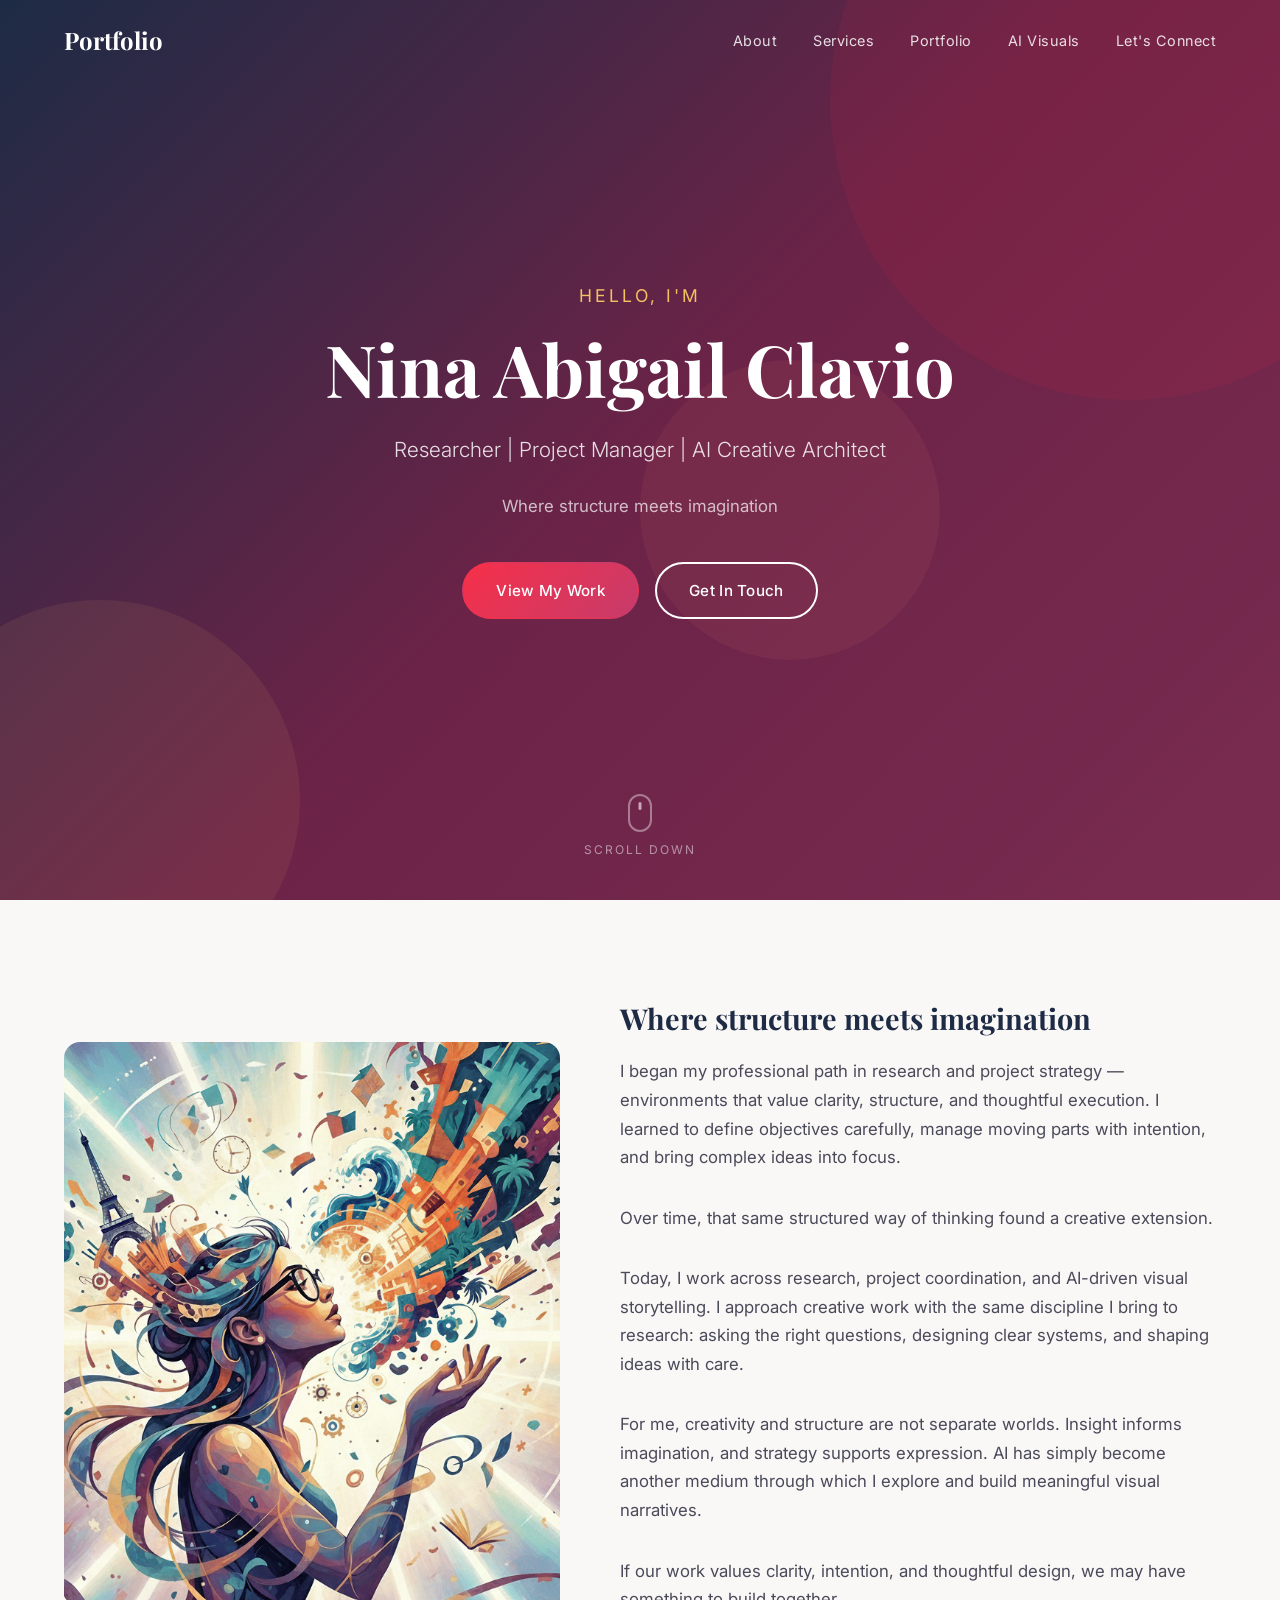
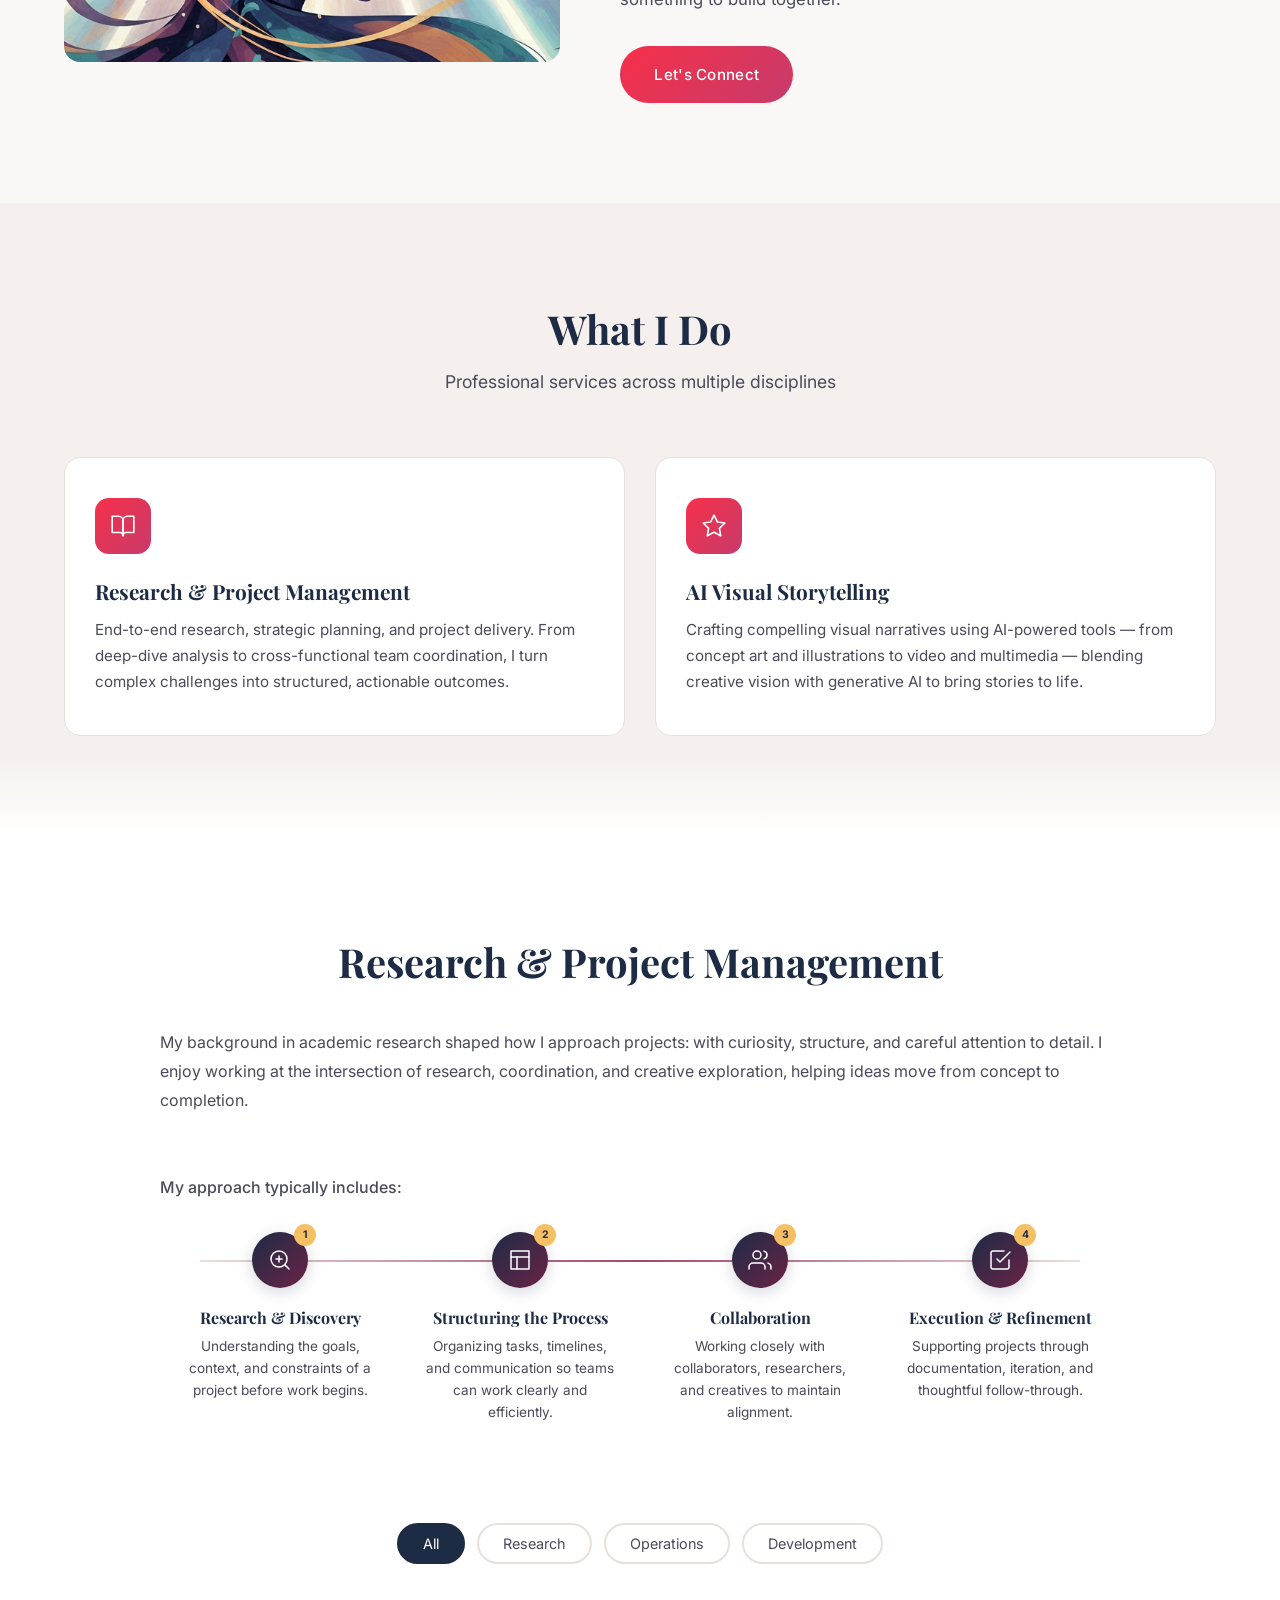
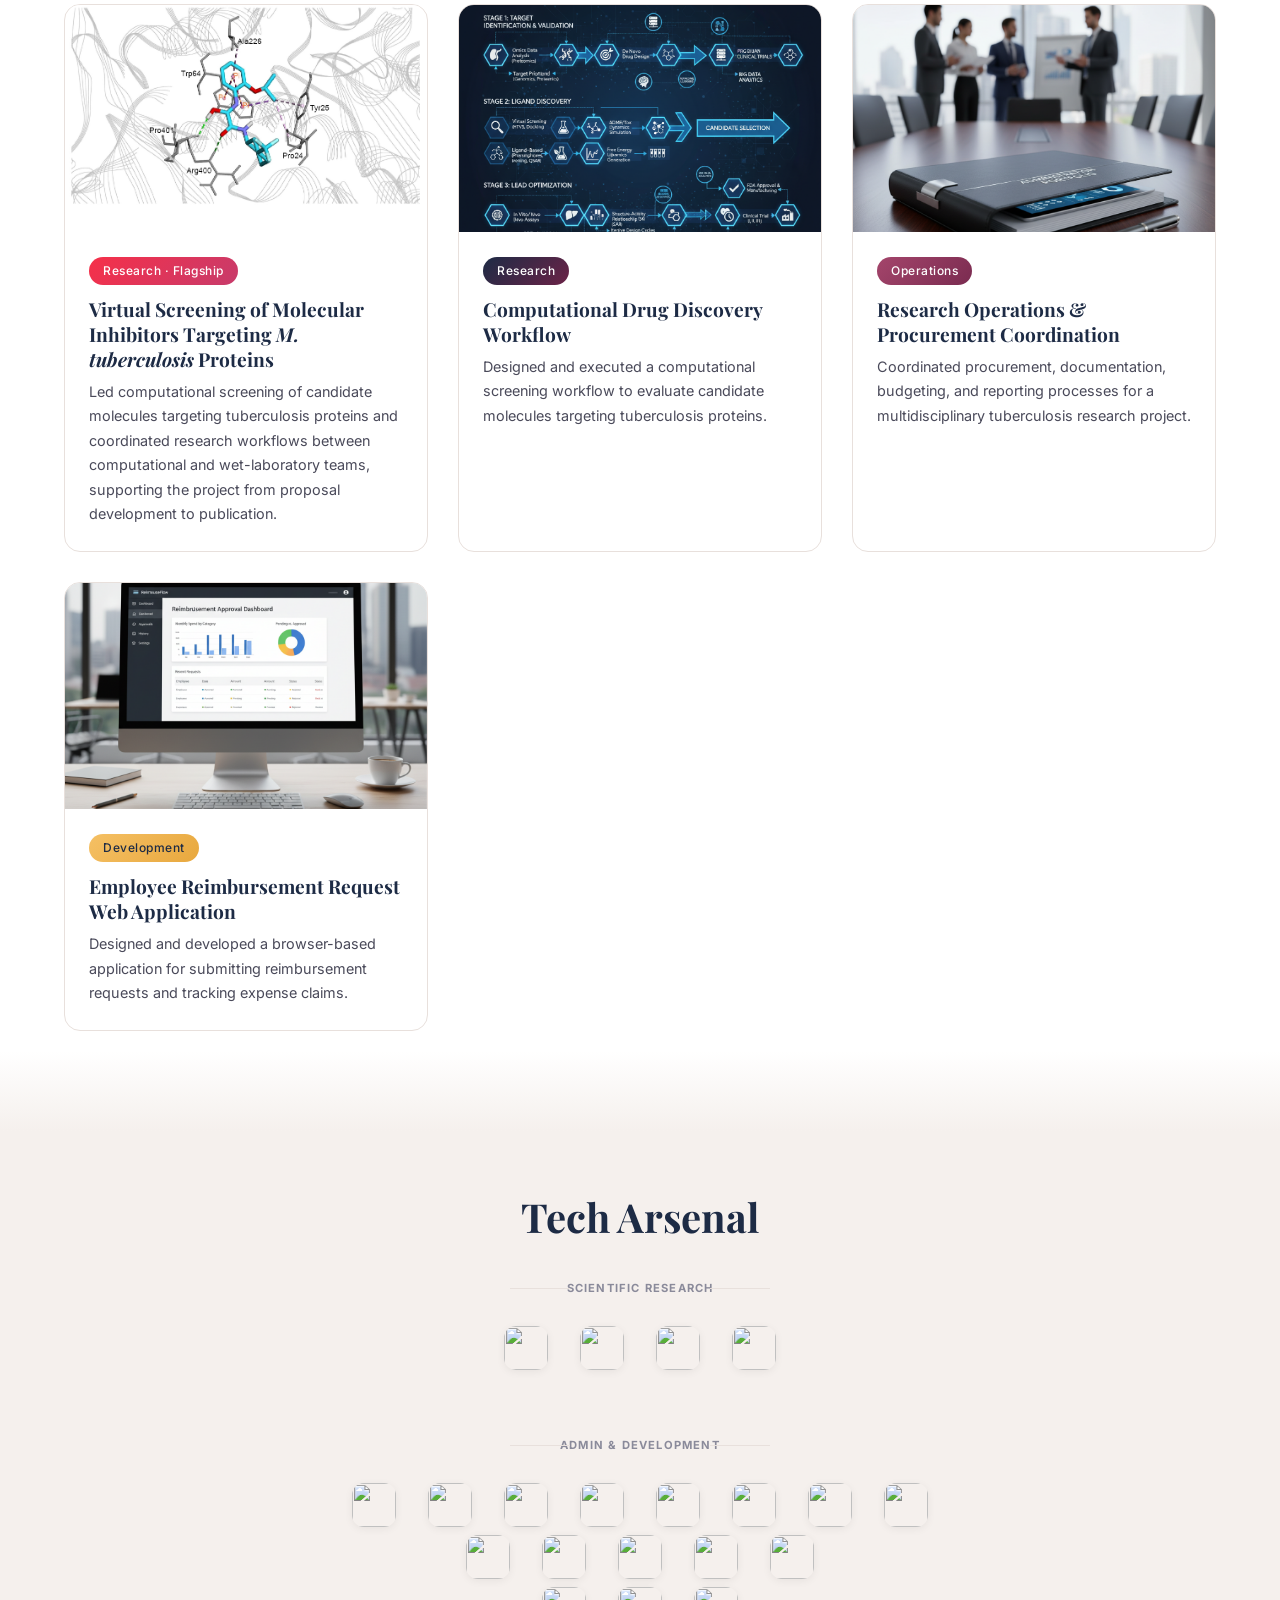
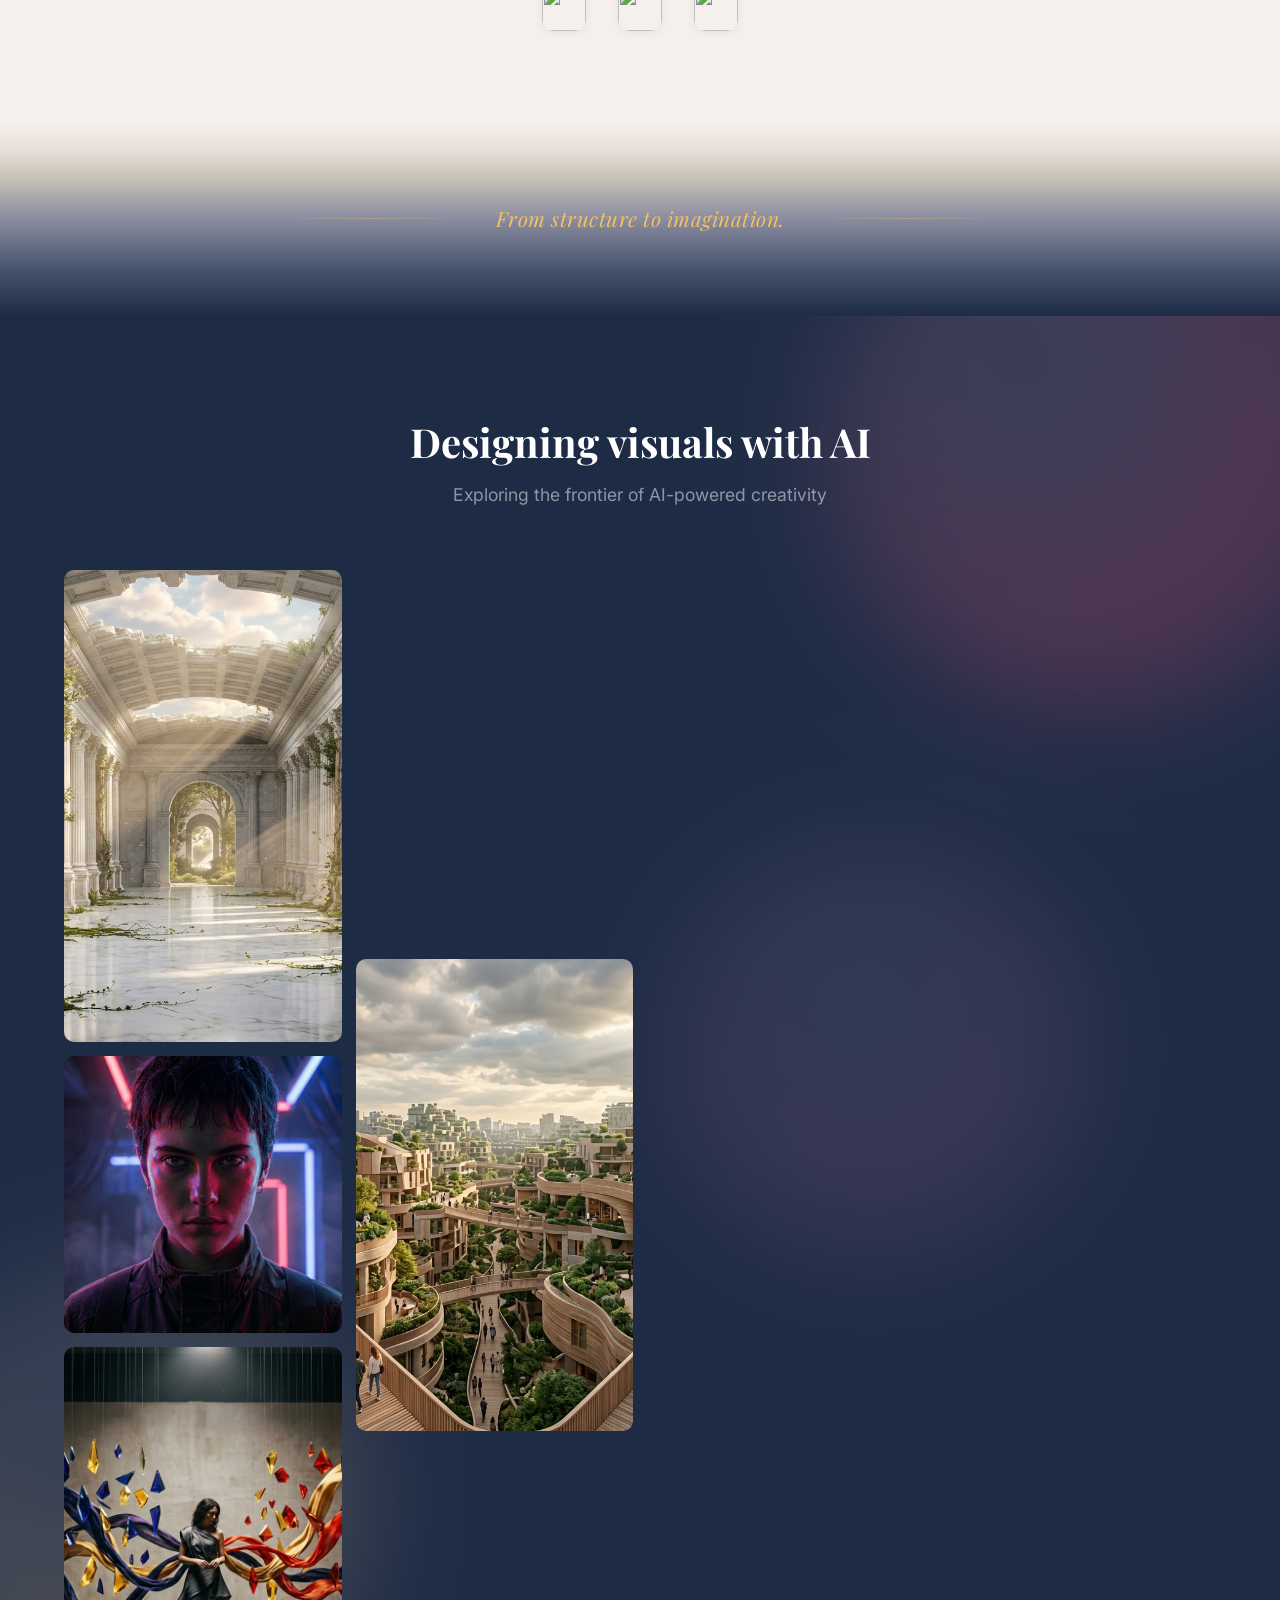
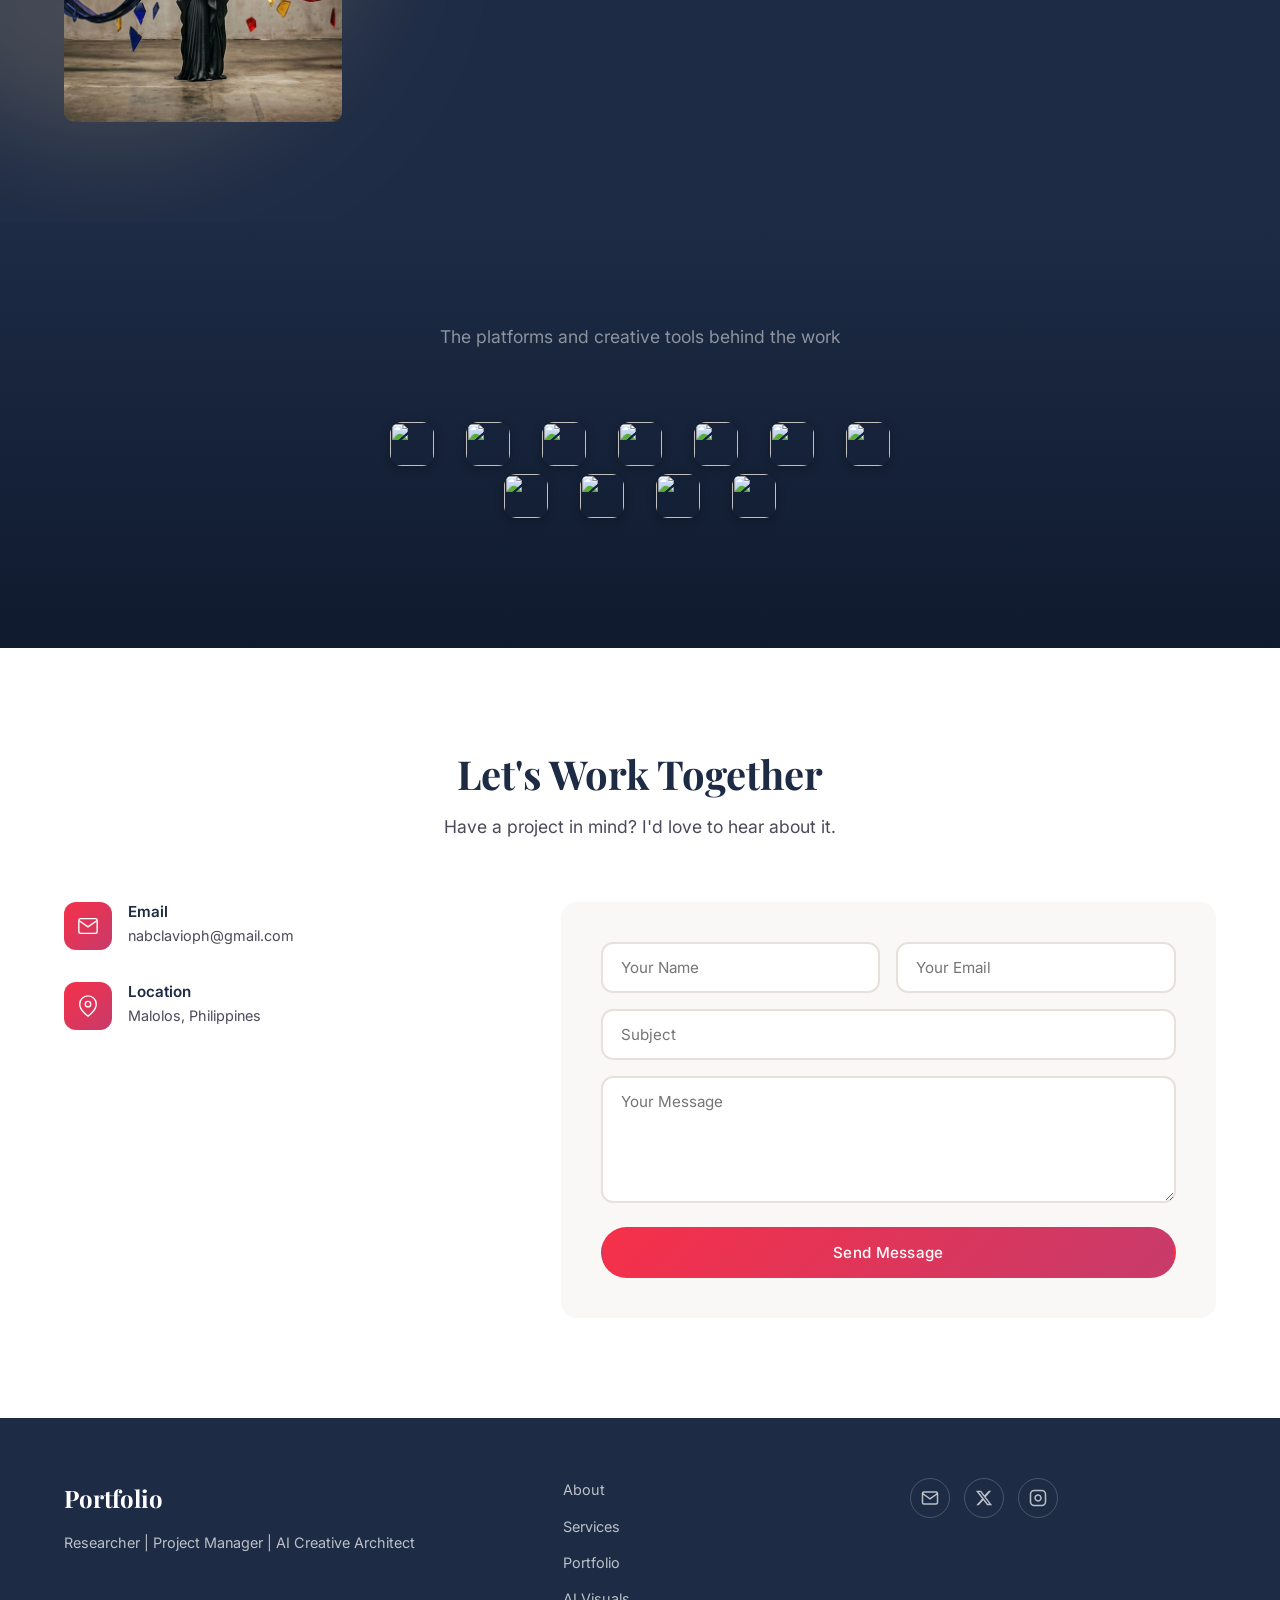
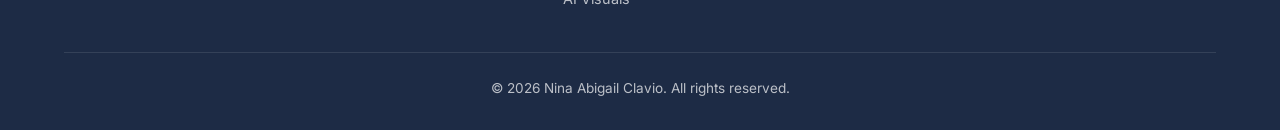
==== commit 3b025268: "Add profile photo, lazy-load videos, static gallery orbs, pyramid tool layout" ====
--- a/index.html
+++ b/index.html
@@ -61,9 +61,7 @@
         <div class="container">
             <div class="about-grid">
                 <div class="about-image">
-                    <div class="about-image-placeholder">
-                        <span>Your Photo</span>
-                    </div>
+                    <img src="assets/profile.png" alt="Nina Abigail Clavio" class="about-photo">
                 </div>
                 <div class="about-text">
                     <h3>Where structure meets imagination</h3>
@@ -183,9 +181,7 @@
             <div class="portfolio-grid">
                 <div class="portfolio-card" data-category="research">
                     <div class="portfolio-image">
-                        <div class="portfolio-placeholder">
-                            <span>Project Image</span>
-                        </div>
+                        <img src="assets/projects/project-1-cover.png" alt="Virtual Screening Research" class="portfolio-cover-img">
                         <div class="portfolio-overlay">
                             <a href="#" class="portfolio-link" data-project="0">View Details</a>
                         </div>
@@ -198,9 +194,7 @@
                 </div>
                 <div class="portfolio-card" data-category="research">
                     <div class="portfolio-image">
-                        <div class="portfolio-placeholder">
-                            <span>Project Image</span>
-                        </div>
+                        <img src="assets/projects/project-2-cover.png" alt="Computational Drug Discovery" class="portfolio-cover-img">
                         <div class="portfolio-overlay">
                             <a href="#" class="portfolio-link" data-project="1">View Details</a>
                         </div>
@@ -213,9 +207,7 @@
                 </div>
                 <div class="portfolio-card" data-category="operations">
                     <div class="portfolio-image">
-                        <div class="portfolio-placeholder">
-                            <span>Project Image</span>
-                        </div>
+                        <img src="assets/projects/project-3-cover.png" alt="Research Operations" class="portfolio-cover-img">
                         <div class="portfolio-overlay">
                             <a href="#" class="portfolio-link" data-project="2">View Details</a>
                         </div>
@@ -228,9 +220,7 @@
                 </div>
                 <div class="portfolio-card" data-category="development">
                     <div class="portfolio-image">
-                        <div class="portfolio-placeholder">
-                            <span>Project Image</span>
-                        </div>
+                        <img src="assets/projects/project-4-cover.png" alt="Reimbursement Web App" class="portfolio-cover-img">
                         <div class="portfolio-overlay">
                             <a href="#" class="portfolio-link" data-project="3">View Details</a>
                         </div>
@@ -259,7 +249,7 @@
             </div>
 
             <p class="flow-group-label">Admin & Development</p>
-            <div class="logo-flow">
+            <div class="logo-flow logo-row-1">
                 <div class="logo-item"><img src="https://www.google.com/s2/favicons?domain=trello.com&sz=128" alt=""><span>Trello</span></div>
                 <div class="logo-item"><img src="https://www.google.com/s2/favicons?domain=notion.so&sz=128" alt=""><span>Notion</span></div>
                 <div class="logo-item"><img src="https://www.google.com/s2/favicons?domain=slack.com&sz=128" alt=""><span>Slack</span></div>
@@ -268,15 +258,18 @@
                 <div class="logo-item"><img src="https://www.google.com/s2/favicons?domain=workspace.google.com&sz=128" alt=""><span>Google Workspace</span></div>
                 <div class="logo-item"><img src="https://www.google.com/s2/favicons?domain=claude.ai&sz=128" alt=""><span>Claude AI</span></div>
                 <div class="logo-item"><img src="https://www.google.com/s2/favicons?domain=chatgpt.com&sz=128" alt=""><span>ChatGPT</span></div>
+            </div>
+            <div class="logo-flow logo-row-2">
                 <div class="logo-item"><img src="https://www.google.com/s2/favicons?domain=figma.com&sz=128" alt=""><span>Figma</span></div>
                 <div class="logo-item"><img src="https://www.google.com/s2/favicons?domain=canva.com&sz=128" alt=""><span>Canva</span></div>
                 <div class="logo-item"><img src="https://www.google.com/s2/favicons?domain=whimsical.com&sz=128" alt=""><span>Whimsical</span></div>
                 <div class="logo-item"><img src="https://www.google.com/s2/favicons?domain=code.visualstudio.com&sz=128" alt=""><span>VS Code</span></div>
                 <div class="logo-item"><img src="https://www.google.com/s2/favicons?domain=github.com&sz=128" alt=""><span>GitHub</span></div>
+            </div>
+            <div class="logo-flow logo-row-3">
                 <div class="logo-item"><img src="https://www.google.com/s2/favicons?domain=firebase.google.com&sz=128" alt=""><span>Firebase</span></div>
                 <div class="logo-item"><img src="https://www.google.com/s2/favicons?domain=vercel.com&sz=128" alt=""><span>Vercel</span></div>
                 <div class="logo-item"><img src="https://upload.wikimedia.org/wikipedia/commons/6/62/CSS3_logo.svg" alt=""><span>CSS</span></div>
-                <div class="logo-item"><img src="https://upload.wikimedia.org/wikipedia/commons/6/6a/JavaScript-logo.png" alt=""><span>JavaScript</span></div>
             </div>
         </div>
     </section>
@@ -326,7 +319,7 @@
                             </div>
                         </div>
                         <div class="ai-card ai-card-medium" data-index="3">
-                            <video src="assets/gallery/04-motion-stories/Seasons.mp4" class="ai-card-video" autoplay muted loop playsinline></video>
+                            <video data-src="assets/gallery/04-motion-stories/Seasons.mp4" class="ai-card-video" muted loop playsinline preload="metadata"></video>
                             <div class="ai-card-overlay">
                                 <span class="ai-tool">Nim + Kling O1</span>
                                 <h3>Seasons</h3>
@@ -342,7 +335,7 @@
                             </div>
                         </div>
                         <div class="ai-card ai-card-short" data-index="5">
-                            <video src="assets/gallery/06-brand-concepts/Scented candle.mp4" class="ai-card-video" autoplay muted loop playsinline></video>
+                            <video data-src="assets/gallery/06-brand-concepts/Scented candle.mp4" class="ai-card-video" muted loop playsinline preload="metadata"></video>
                             <div class="ai-card-overlay">
                                 <span class="ai-tool">Nim + Seedance 1.5</span>
                                 <h3>Scented Candle</h3>
@@ -350,7 +343,7 @@
                             </div>
                         </div>
                         <div class="ai-card ai-card-medium" data-index="6">
-                            <video src="assets/gallery/07-ethereal-motion/Breath of Light.mp4" class="ai-card-video" autoplay muted loop playsinline></video>
+                            <video data-src="assets/gallery/07-ethereal-motion/Breath of Light.mp4" class="ai-card-video" muted loop playsinline preload="metadata"></video>
                             <div class="ai-card-overlay">
                                 <span class="ai-tool">Nim + Veo 3.1</span>
                                 <h3>Breath of Light</h3>
@@ -358,7 +351,7 @@
                             </div>
                         </div>
                         <div class="ai-card ai-card-short" data-index="7">
-                            <video src="assets/gallery/08-light-studies/ltNEEjxzin1TSk1pDrf1B_output_0.mp4" class="ai-card-video" autoplay muted loop playsinline></video>
+                            <video data-src="assets/gallery/08-light-studies/ltNEEjxzin1TSk1pDrf1B_output_0.mp4" class="ai-card-video" muted loop playsinline preload="metadata"></video>
                             <div class="ai-card-overlay">
                                 <span class="ai-tool">Nim + Kling 3 Pro</span>
                                 <h3>Light Studies</h3>
@@ -366,7 +359,7 @@
                             </div>
                         </div>
                         <div class="ai-card ai-card-tall" data-index="8">
-                            <video src="assets/gallery/09-organic-forms/Organic motion loop.mp4" class="ai-card-video" autoplay muted loop playsinline></video>
+                            <video data-src="assets/gallery/09-organic-forms/Organic motion loop.mp4" class="ai-card-video" muted loop playsinline preload="metadata"></video>
                             <div class="ai-card-overlay">
                                 <span class="ai-tool">Nim + Grok Imagine</span>
                                 <h3>Organic Forms</h3>
@@ -374,7 +367,7 @@
                             </div>
                         </div>
                         <div class="ai-card ai-card-medium" data-index="9">
-                            <video src="assets/gallery/10-digital-textures/Liquid metal glitch flow.mp4" class="ai-card-video" autoplay muted loop playsinline></video>
+                            <video data-src="assets/gallery/10-digital-textures/Liquid metal glitch flow.mp4" class="ai-card-video" muted loop playsinline preload="metadata"></video>
                             <div class="ai-card-overlay">
                                 <span class="ai-tool">Nim + Seedance 1.5</span>
                                 <h3>Liquid Metal Glitch</h3>
@@ -382,7 +375,7 @@
                             </div>
                         </div>
                         <div class="ai-card ai-card-short" data-index="10">
-                            <video src="assets/gallery/11-scented-candle/Scented candle product reel.mp4" class="ai-card-video" autoplay muted loop playsinline></video>
+                            <video data-src="assets/gallery/11-scented-candle/Scented candle product reel.mp4" class="ai-card-video" muted loop playsinline preload="metadata"></video>
                             <div class="ai-card-overlay">
                                 <span class="ai-tool">Nim + Kling 3 Pro</span>
                                 <h3>Scented Candle</h3>
@@ -414,7 +407,7 @@
         <div class="container">
             <!-- h2 class="section-title">Tools I work with</h2 -->
             <p class="section-subtitle">The platforms and creative tools behind the work</p>
-            <div class="logo-flow">
+            <div class="logo-flow logo-row-1">
                 <div class="logo-item"><img src="https://www.google.com/s2/favicons?domain=gemini.google.com&sz=128" alt=""><span>Google Gemini</span></div>
                 <div class="logo-item"><img src="https://www.google.com/s2/favicons?domain=x.ai&sz=128" alt=""><span>Grok Imagine</span></div>
                 <div class="logo-item"><img src="https://www.google.com/s2/favicons?domain=openart.ai&sz=128" alt=""><span>OpenArt</span></div>
@@ -422,6 +415,8 @@
                 <div class="logo-item"><img src="https://www.google.com/s2/favicons?domain=nanobanana.im&sz=128" alt=""><span>Nano Banana 2</span></div>
                 <div class="logo-item"><img src="https://www.google.com/s2/favicons?domain=nim.video&sz=128" alt=""><span>Nim</span></div>
                 <div class="logo-item"><img src="https://www.google.com/s2/favicons?domain=deepmind.google&sz=128" alt=""><span>Veo 3.1</span></div>
+            </div>
+            <div class="logo-flow logo-row-2">
                 <div class="logo-item"><img src="https://www.google.com/s2/favicons?domain=klingai.com&sz=128" alt=""><span>Kling O1 / 3 Pro</span></div>
                 <div class="logo-item"><img src="https://www.google.com/s2/favicons?domain=capcut.com&sz=128" alt=""><span>CapCut</span></div>
                 <div class="logo-item"><img src="https://www.google.com/s2/favicons?domain=artlist.io&sz=128" alt=""><span>Artlist</span></div>
--- a/styles.css
+++ b/styles.css
@@ -441,6 +441,13 @@
     border-radius: 12px;
 }
 
+.about-photo {
+    width: 100%;
+    aspect-ratio: 4/5;
+    object-fit: cover;
+    border-radius: 16px;
+}
+
 .about-text h3 {
     font-size: 1.8rem;
     margin-bottom: 20px;
@@ -739,6 +746,13 @@
     justify-content: center;
     color: rgba(255, 255, 255, 0.5);
     font-size: 1rem;
+}
+
+.portfolio-cover-img {
+    width: 100%;
+    aspect-ratio: 16/10;
+    object-fit: cover;
+    display: block;
 }
 
 .portfolio-overlay {
@@ -1266,11 +1280,32 @@
 }
 
 .tech-arsenal .logo-flow {
-    max-width: 620px;
+    max-width: 700px;
+}
+
+.tech-arsenal .logo-row-1 {
+    padding-bottom: 8px;
+}
+
+.tech-arsenal .logo-row-2 {
+    padding-top: 0;
+    padding-bottom: 8px;
+}
+
+.tech-arsenal .logo-row-3 {
+    padding-top: 0;
 }
 
 .ai-tools .logo-flow {
-    max-width: 480px;
+    max-width: 700px;
+}
+
+.ai-tools .logo-row-1 {
+    padding-bottom: 8px;
+}
+
+.ai-tools .logo-row-2 {
+    padding-top: 0;
 }
 
 .logo-item {
@@ -1413,37 +1448,64 @@
 .ai-shape {
     position: absolute;
     border-radius: 50%;
-    filter: blur(80px);
+    filter: blur(60px);
+    mix-blend-mode: screen;
 }
 
 .ai-shape-1 {
-    width: 400px;
-    height: 400px;
-    background: var(--coral);
-    opacity: 0.06;
-    top: -100px;
-    right: -80px;
-    animation: float 22s ease-in-out infinite;
+    width: 550px;
+    height: 550px;
+    background: radial-gradient(circle at 35% 35%, rgba(255, 255, 255, 0.4), var(--coral) 60%, transparent);
+    opacity: 0.25;
+    top: -150px;
+    right: -100px;
+    /* animation removed for performance */
 }
 
 .ai-shape-2 {
-    width: 350px;
-    height: 350px;
-    background: var(--gold);
-    opacity: 0.05;
-    bottom: 10%;
-    left: -100px;
-    animation: float 18s ease-in-out infinite 3s;
+    width: 480px;
+    height: 480px;
+    background: radial-gradient(circle at 40% 30%, rgba(255, 255, 255, 0.35), var(--gold) 60%, transparent);
+    opacity: 0.22;
+    bottom: 5%;
+    left: -120px;
+    /* animation removed for performance */
 }
 
 .ai-shape-3 {
-    width: 300px;
-    height: 300px;
-    background: var(--mauve);
-    opacity: 0.07;
-    top: 40%;
-    right: 20%;
-    animation: float 25s ease-in-out infinite 6s reverse;
+    width: 420px;
+    height: 420px;
+    background: radial-gradient(circle at 45% 35%, rgba(255, 255, 255, 0.35), var(--mauve) 60%, transparent);
+    opacity: 0.2;
+    top: 35%;
+    right: 15%;
+    /* animation removed for performance */
+}
+
+@keyframes shimmer {
+    0%, 100% { filter: blur(60px) brightness(1); }
+    50% { filter: blur(50px) brightness(1.4); }
+}
+
+@keyframes drift1 {
+    0%, 100% { transform: translate(0, 0) scale(1); }
+    25% { transform: translate(-80px, 60px) scale(1.1); }
+    50% { transform: translate(-40px, 120px) scale(0.95); }
+    75% { transform: translate(60px, 40px) scale(1.08); }
+}
+
+@keyframes drift2 {
+    0%, 100% { transform: translate(0, 0) scale(1); }
+    25% { transform: translate(100px, -40px) scale(1.08); }
+    50% { transform: translate(60px, -100px) scale(1.12); }
+    75% { transform: translate(-30px, -60px) scale(0.96); }
+}
+
+@keyframes drift3 {
+    0%, 100% { transform: translate(0, 0) scale(1); }
+    25% { transform: translate(-60px, -80px) scale(1.06); }
+    50% { transform: translate(80px, -40px) scale(0.92); }
+    75% { transform: translate(40px, 60px) scale(1.1); }
 }
 
 .ai-works .container {
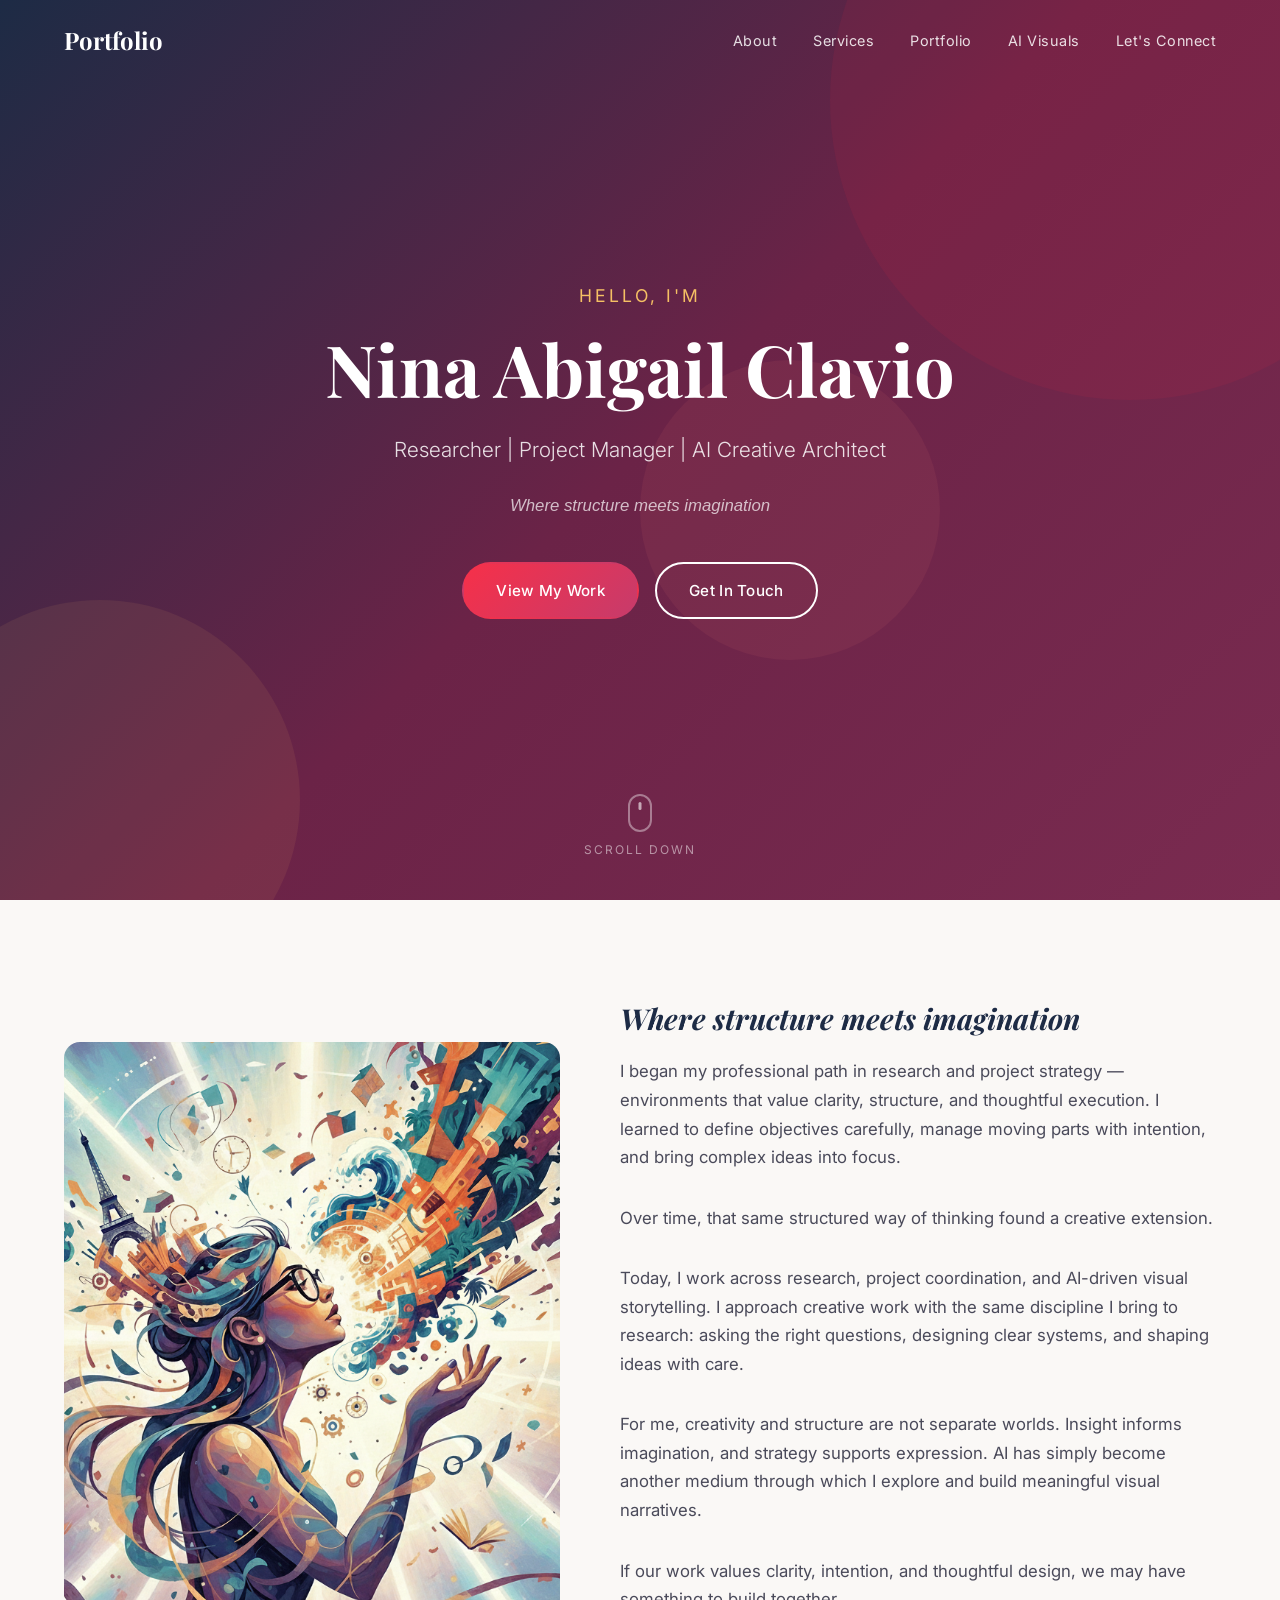
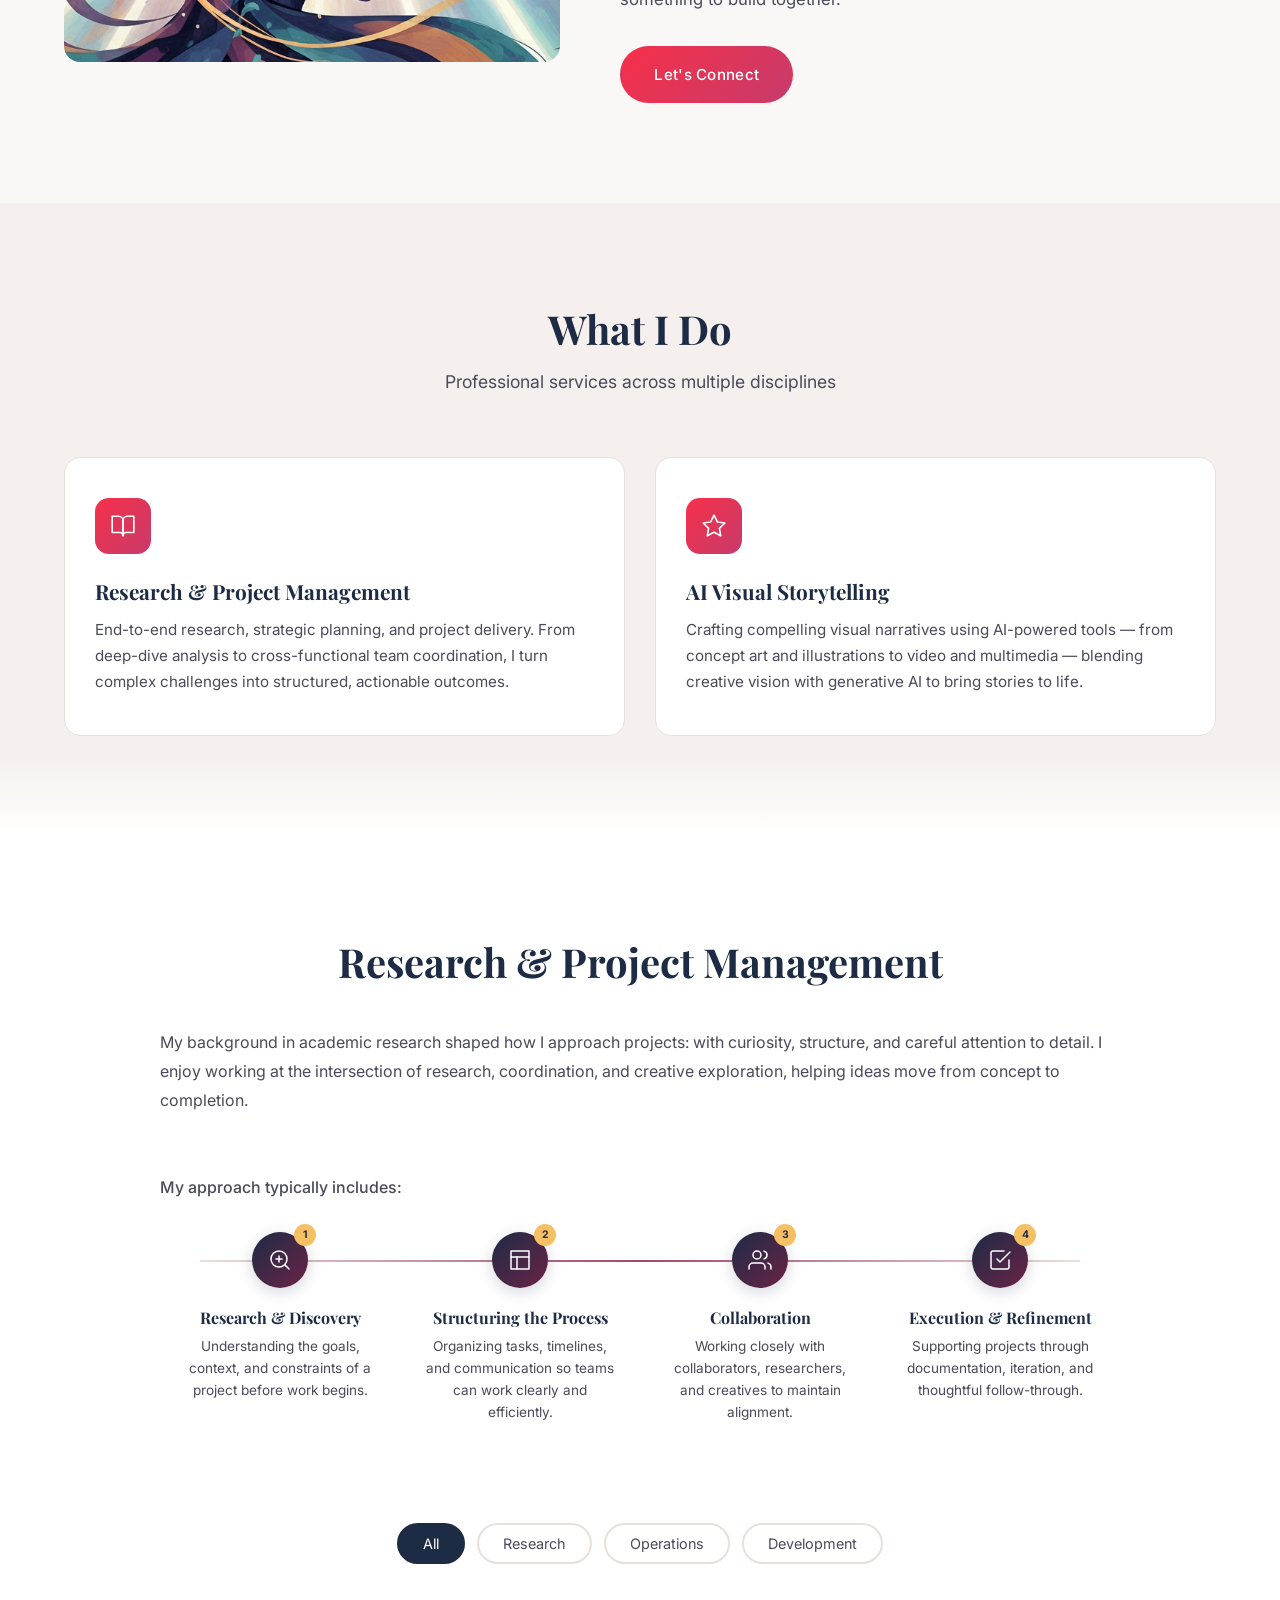
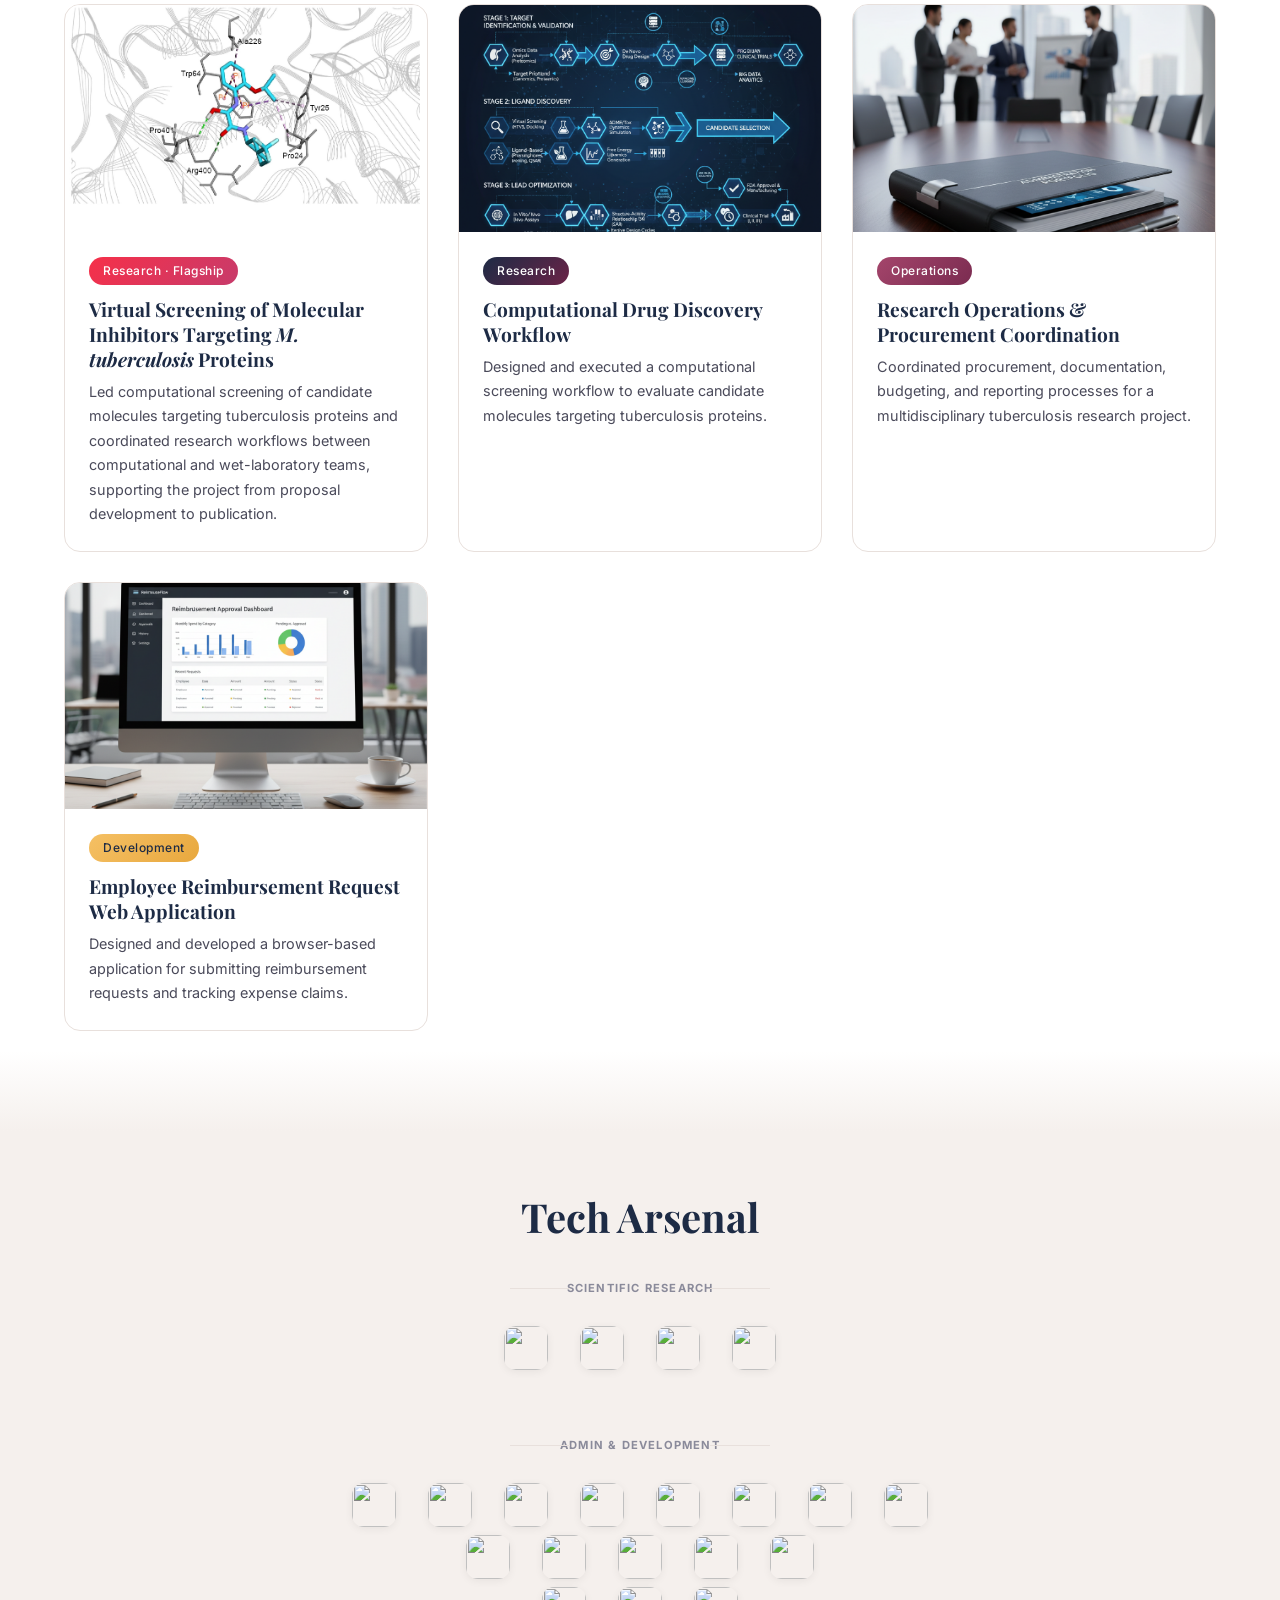
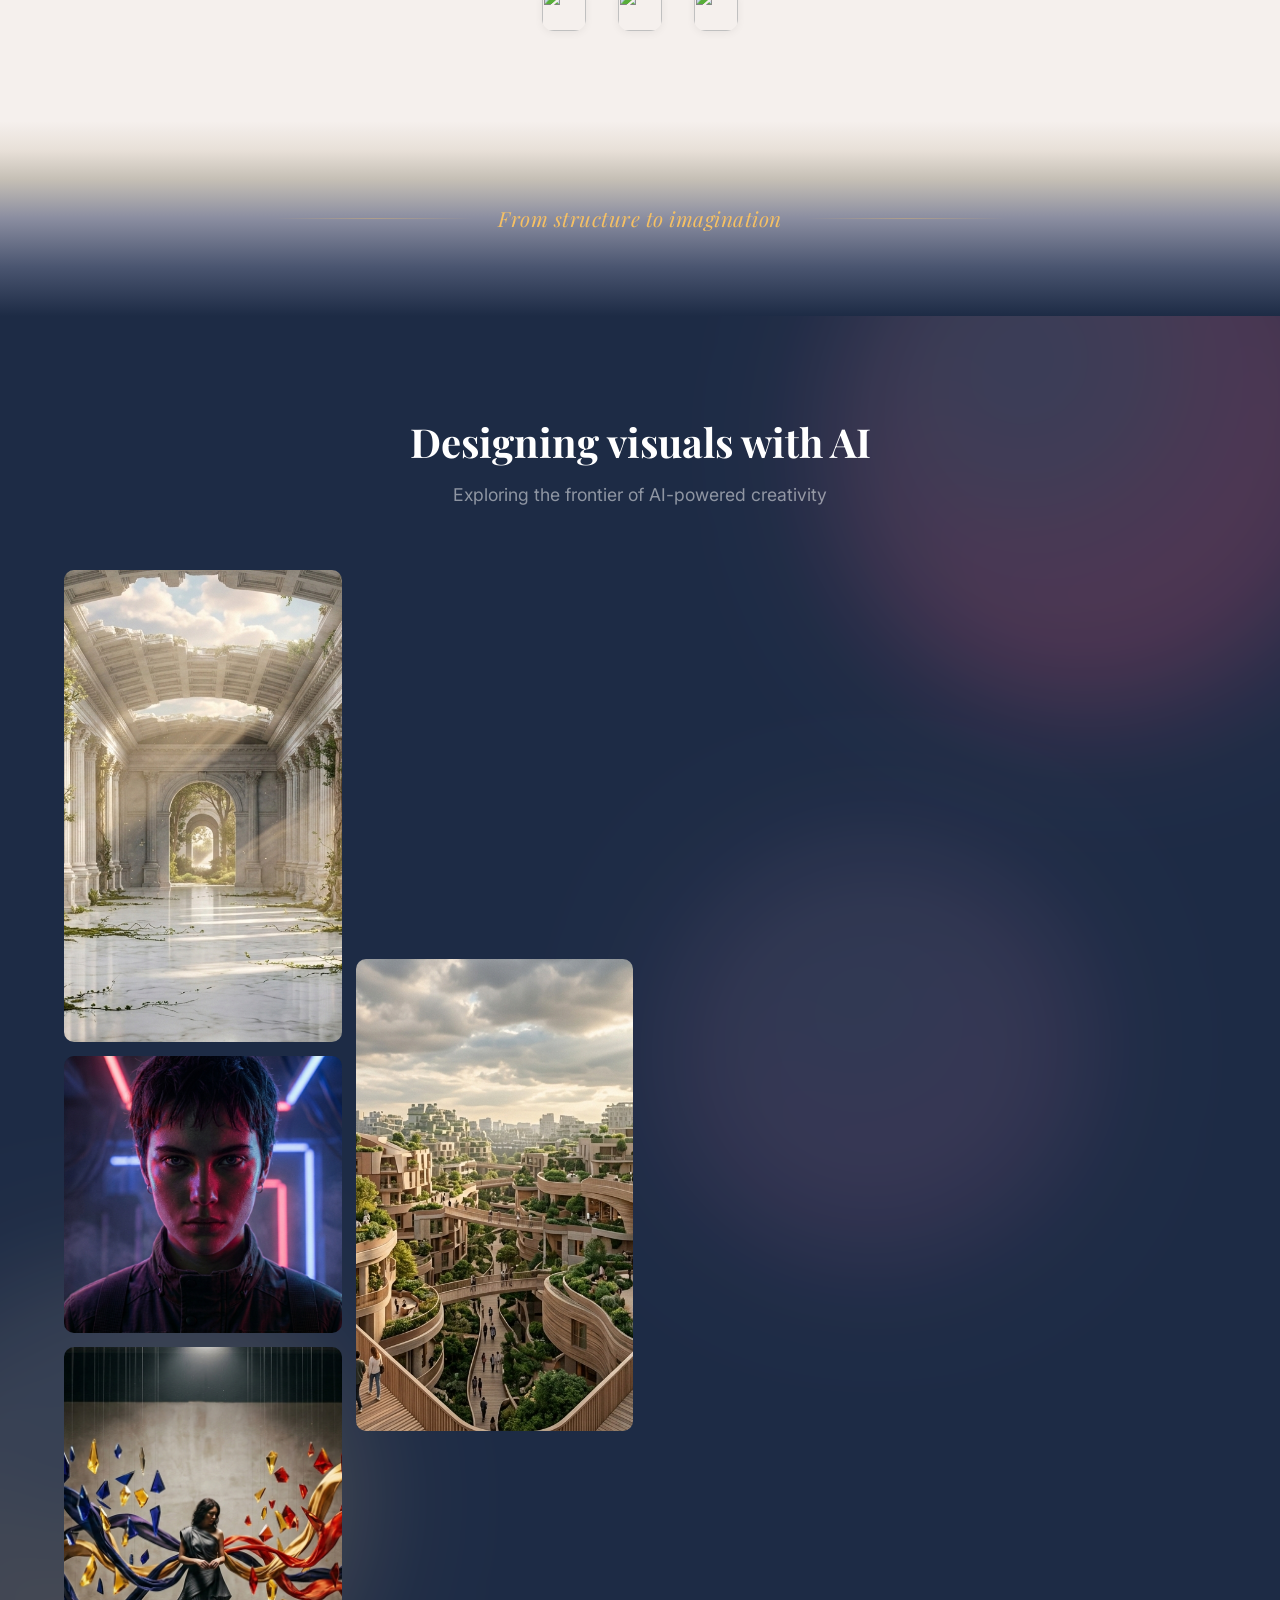
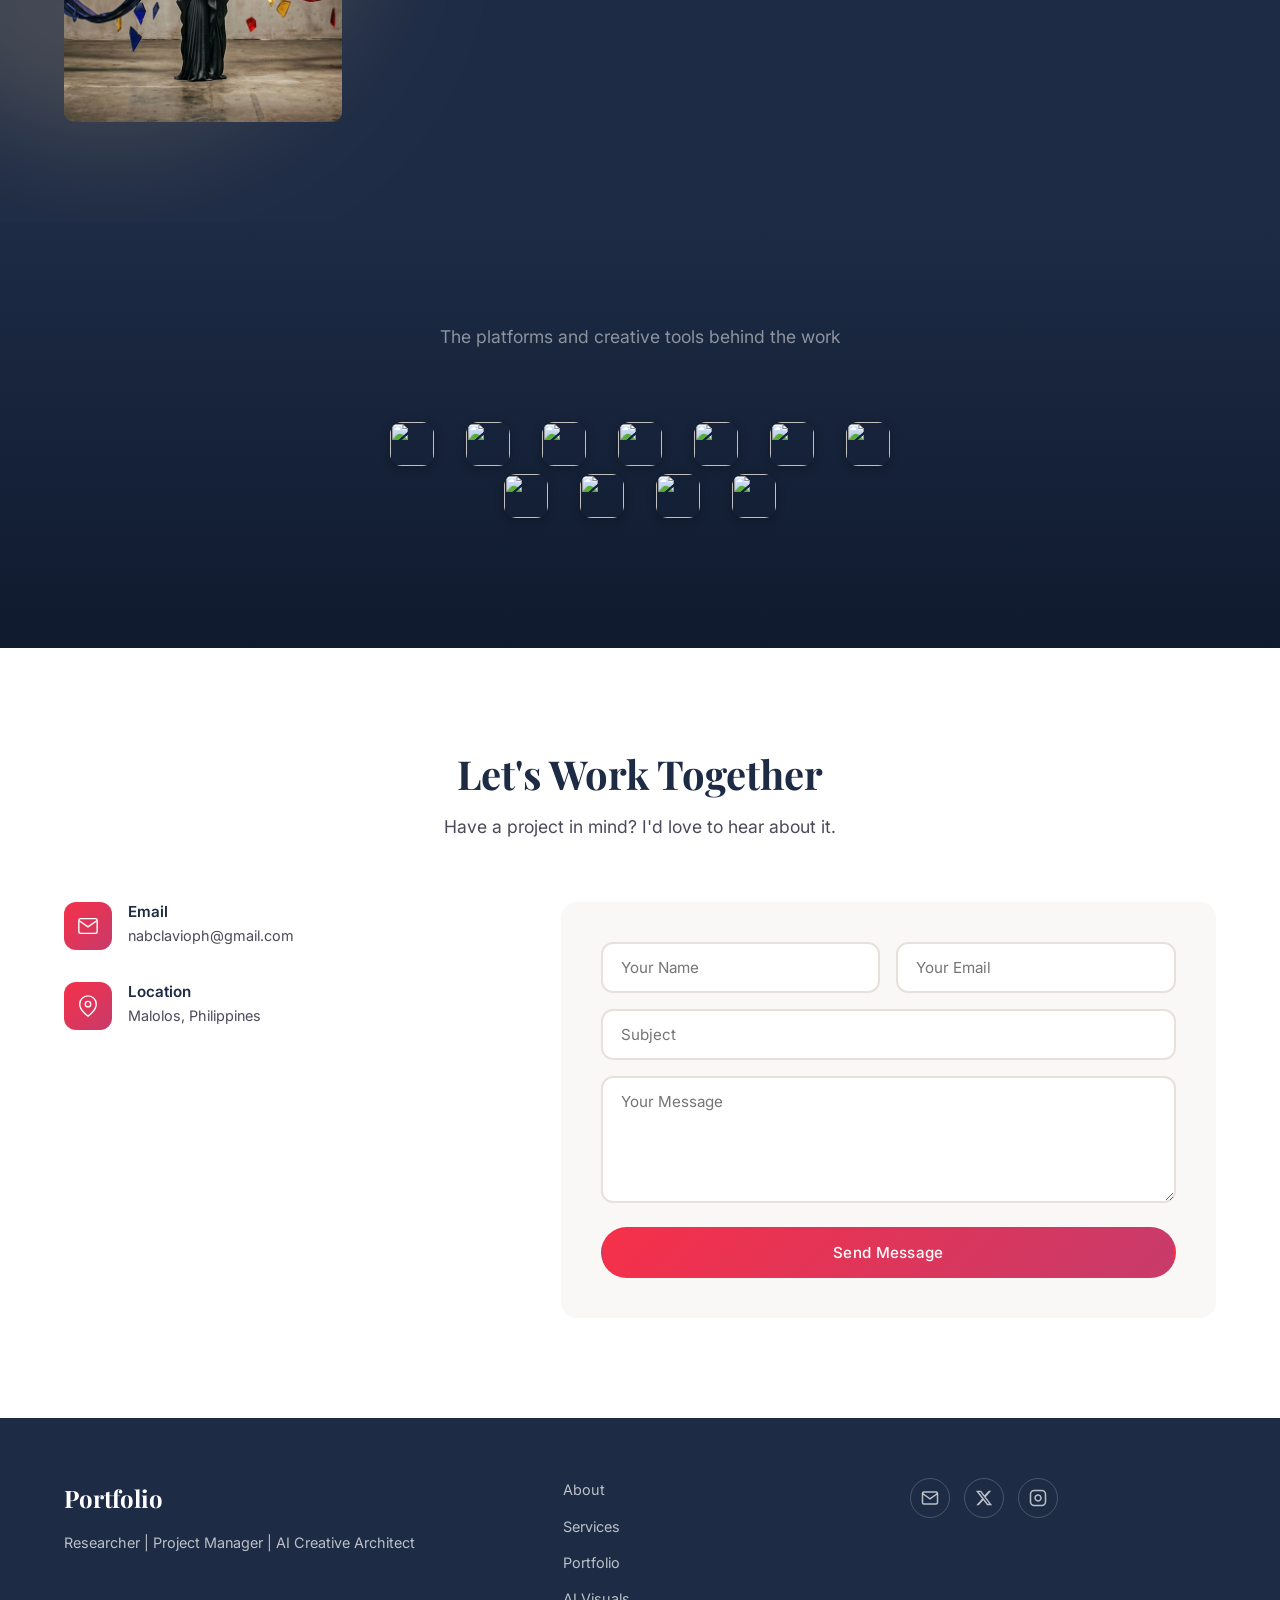
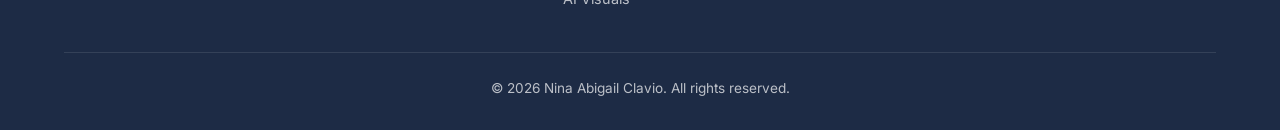
==== commit 565db502: "Slogan font update, Tech arsenal title smaller" ====
--- a/index.html
+++ b/index.html
@@ -64,7 +64,7 @@
                     <img src="assets/profile.png" alt="Nina Abigail Clavio" class="about-photo">
                 </div>
                 <div class="about-text">
-                    <h3>Where structure meets imagination</h3>
+                    <h3><em>Where structure meets imagination</em></h3>
                     <p>
                         I began my professional path in research and project strategy — environments that value clarity, structure, and thoughtful execution. I learned to define objectives carefully, manage moving parts with intention, and bring complex ideas into focus.
                     </p>
@@ -238,7 +238,7 @@
     <!-- Tech Arsenal Section -->
     <section class="section tech-arsenal" id="tech-arsenal">
         <div class="container">
-            <h2 class="section-title">Tech Arsenal</h2>
+            <h1 class="section-title">Tech Arsenal</h2>
 
             <p class="flow-group-label">Scientific Research</p>
             <div class="logo-flow">
@@ -277,7 +277,7 @@
     <!-- Transition Divider -->
     <div class="section-transition">
         <div class="transition-line"></div>
-        <p class="transition-quote">From structure to imagination.</p>
+        <p class="transition-quote">From structure to imagination</p>
         <div class="transition-line"></div>
     </div>
 
--- a/styles.css
+++ b/styles.css
@@ -339,6 +339,7 @@
 .hero-description {
     font-size: 1.05rem;
     color: rgba(255, 255, 255, 0.7);
+    font-style: italic;
     max-width: 550px;
     margin: 0 auto 40px;
     line-height: 1.8;
@@ -1364,6 +1365,10 @@
     box-shadow: 0 2px 8px rgba(0, 0, 0, 0.1);
 }
 
+.logo-item:hover {
+    z-index: 10;
+}
+
 .logo-item:hover span {
     opacity: 1;
 }
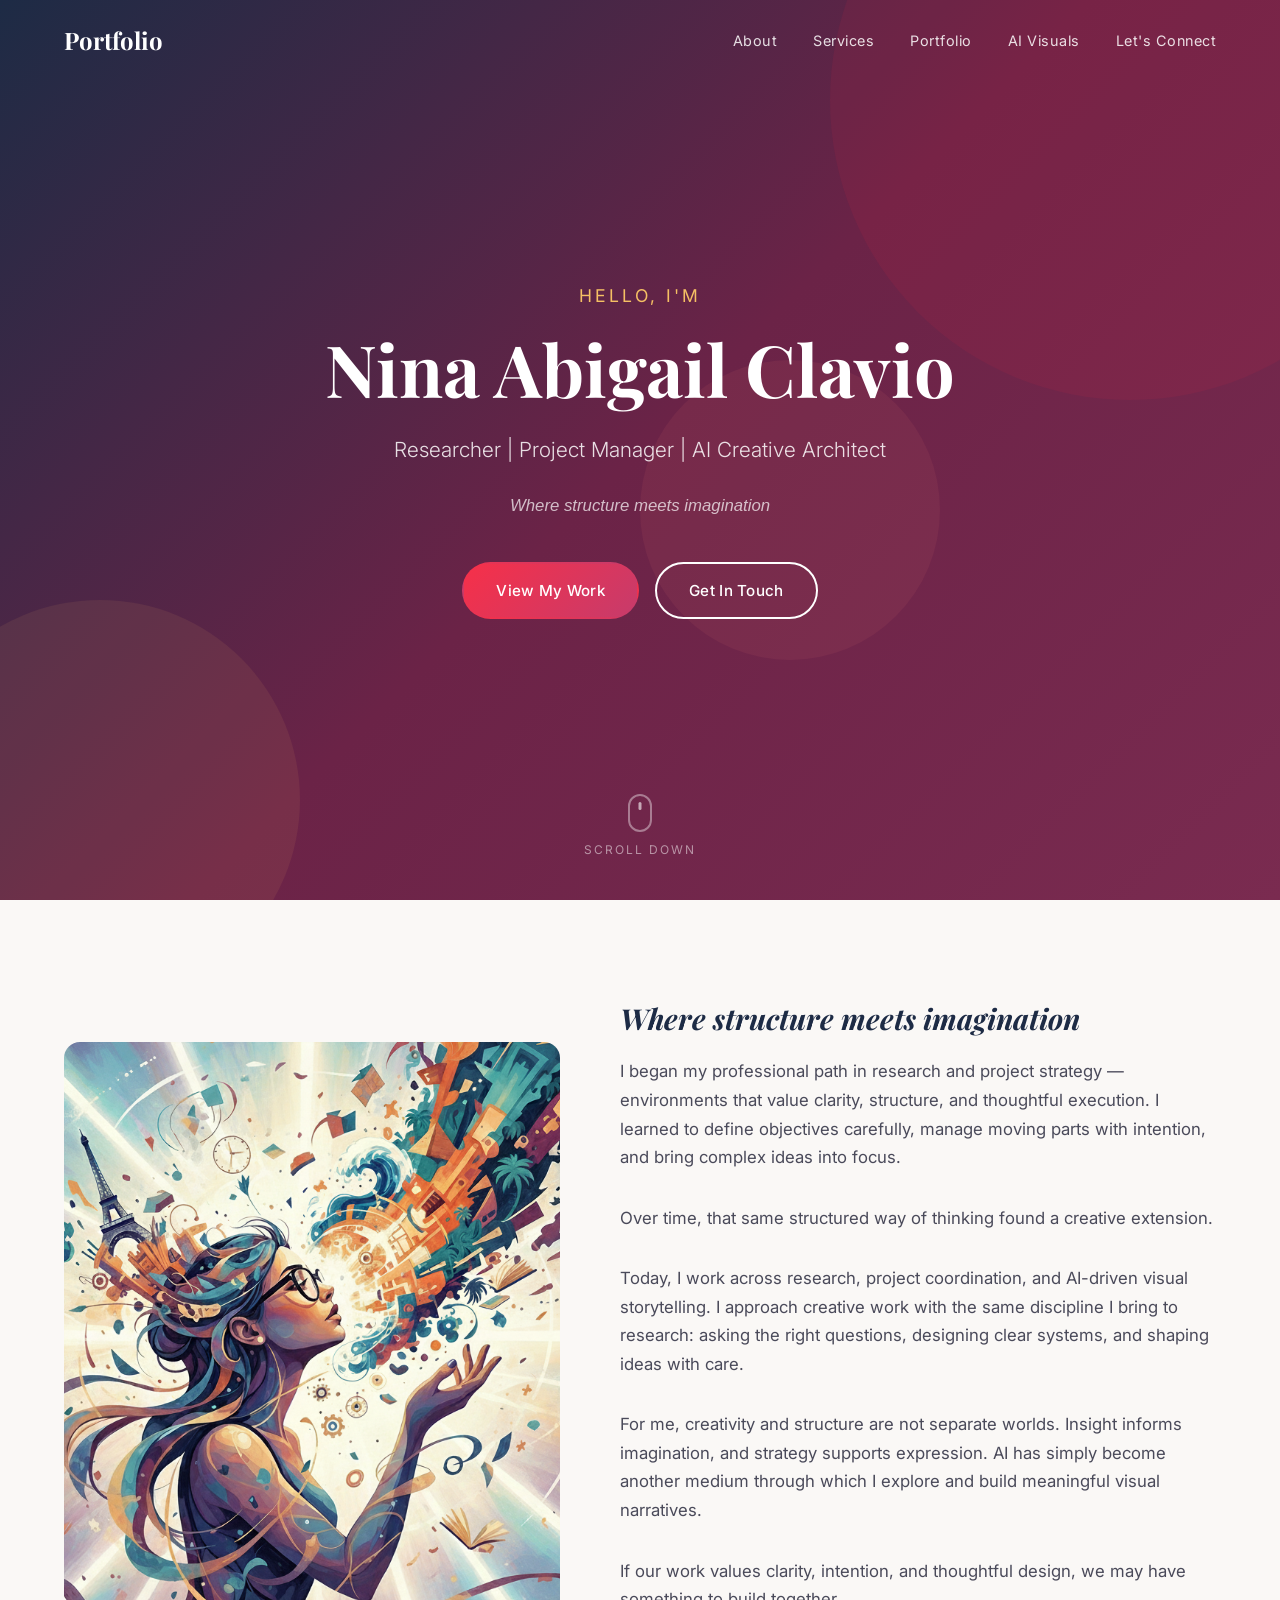
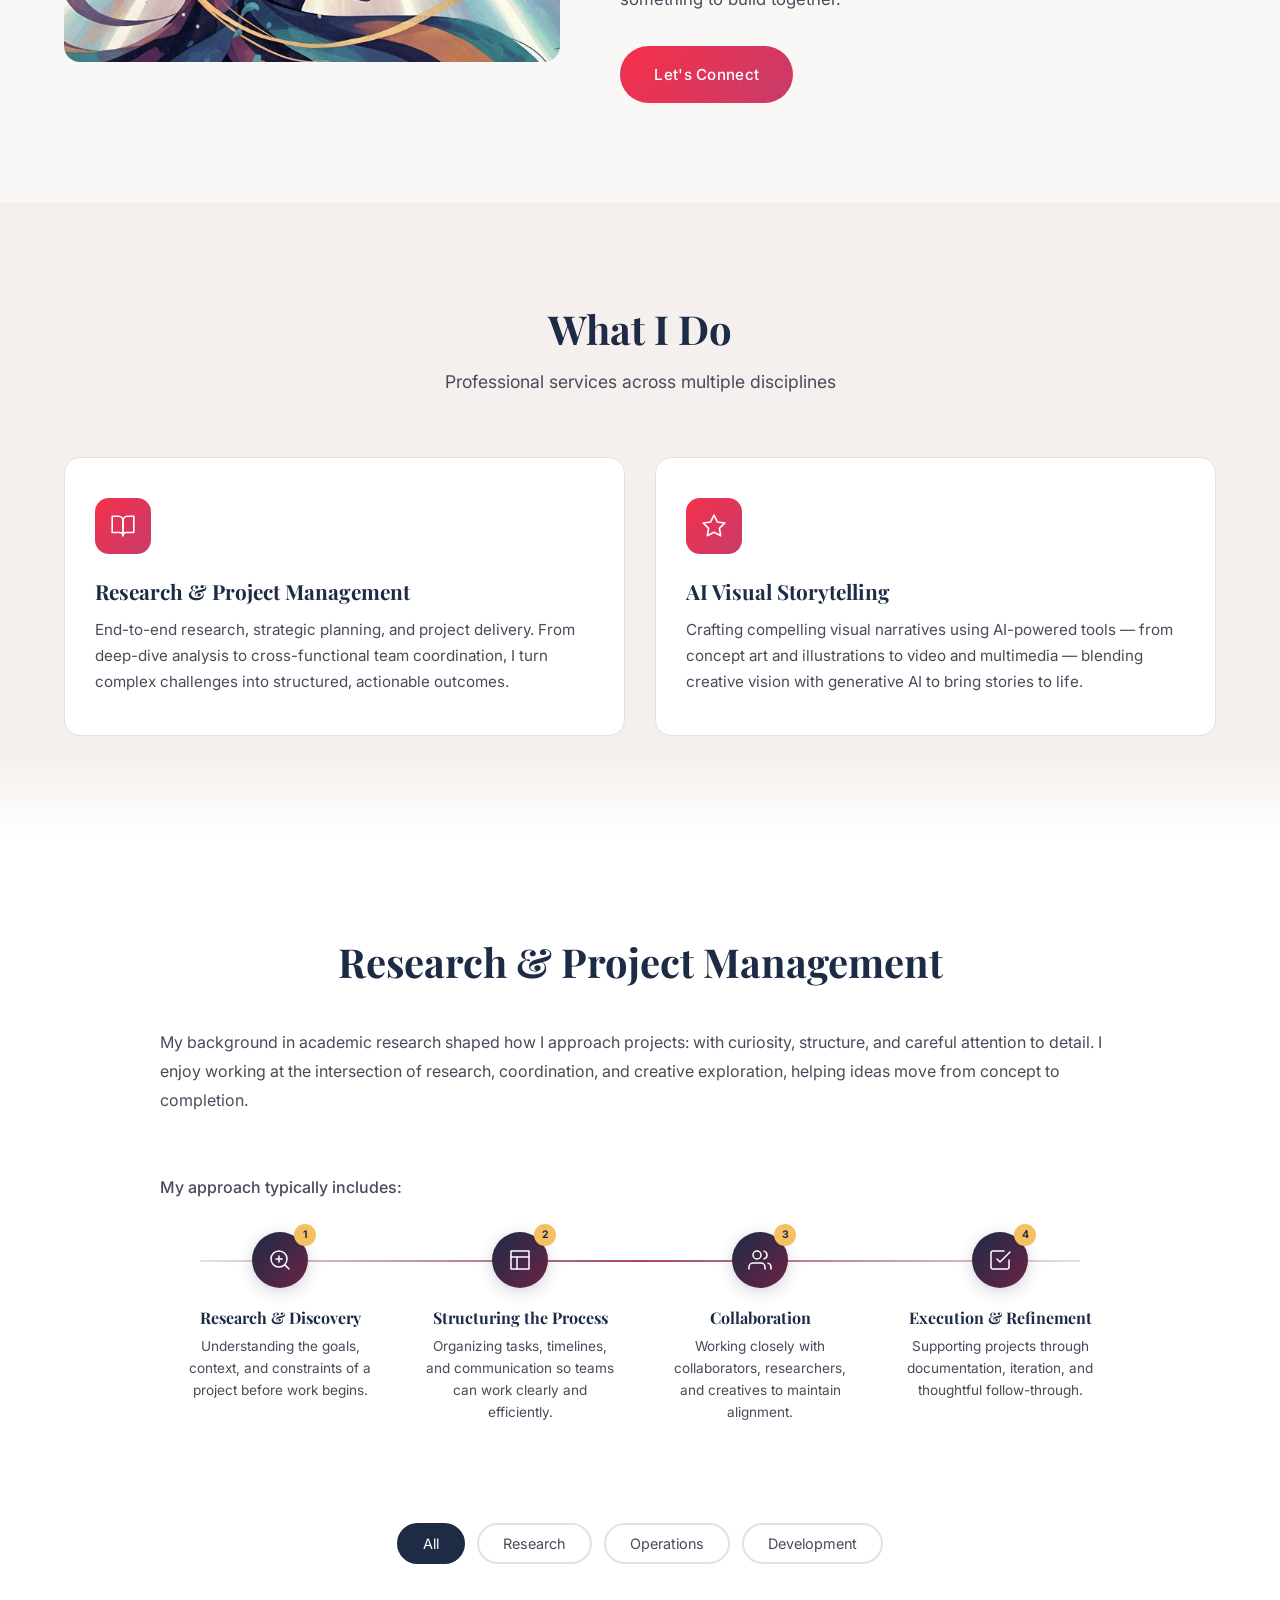
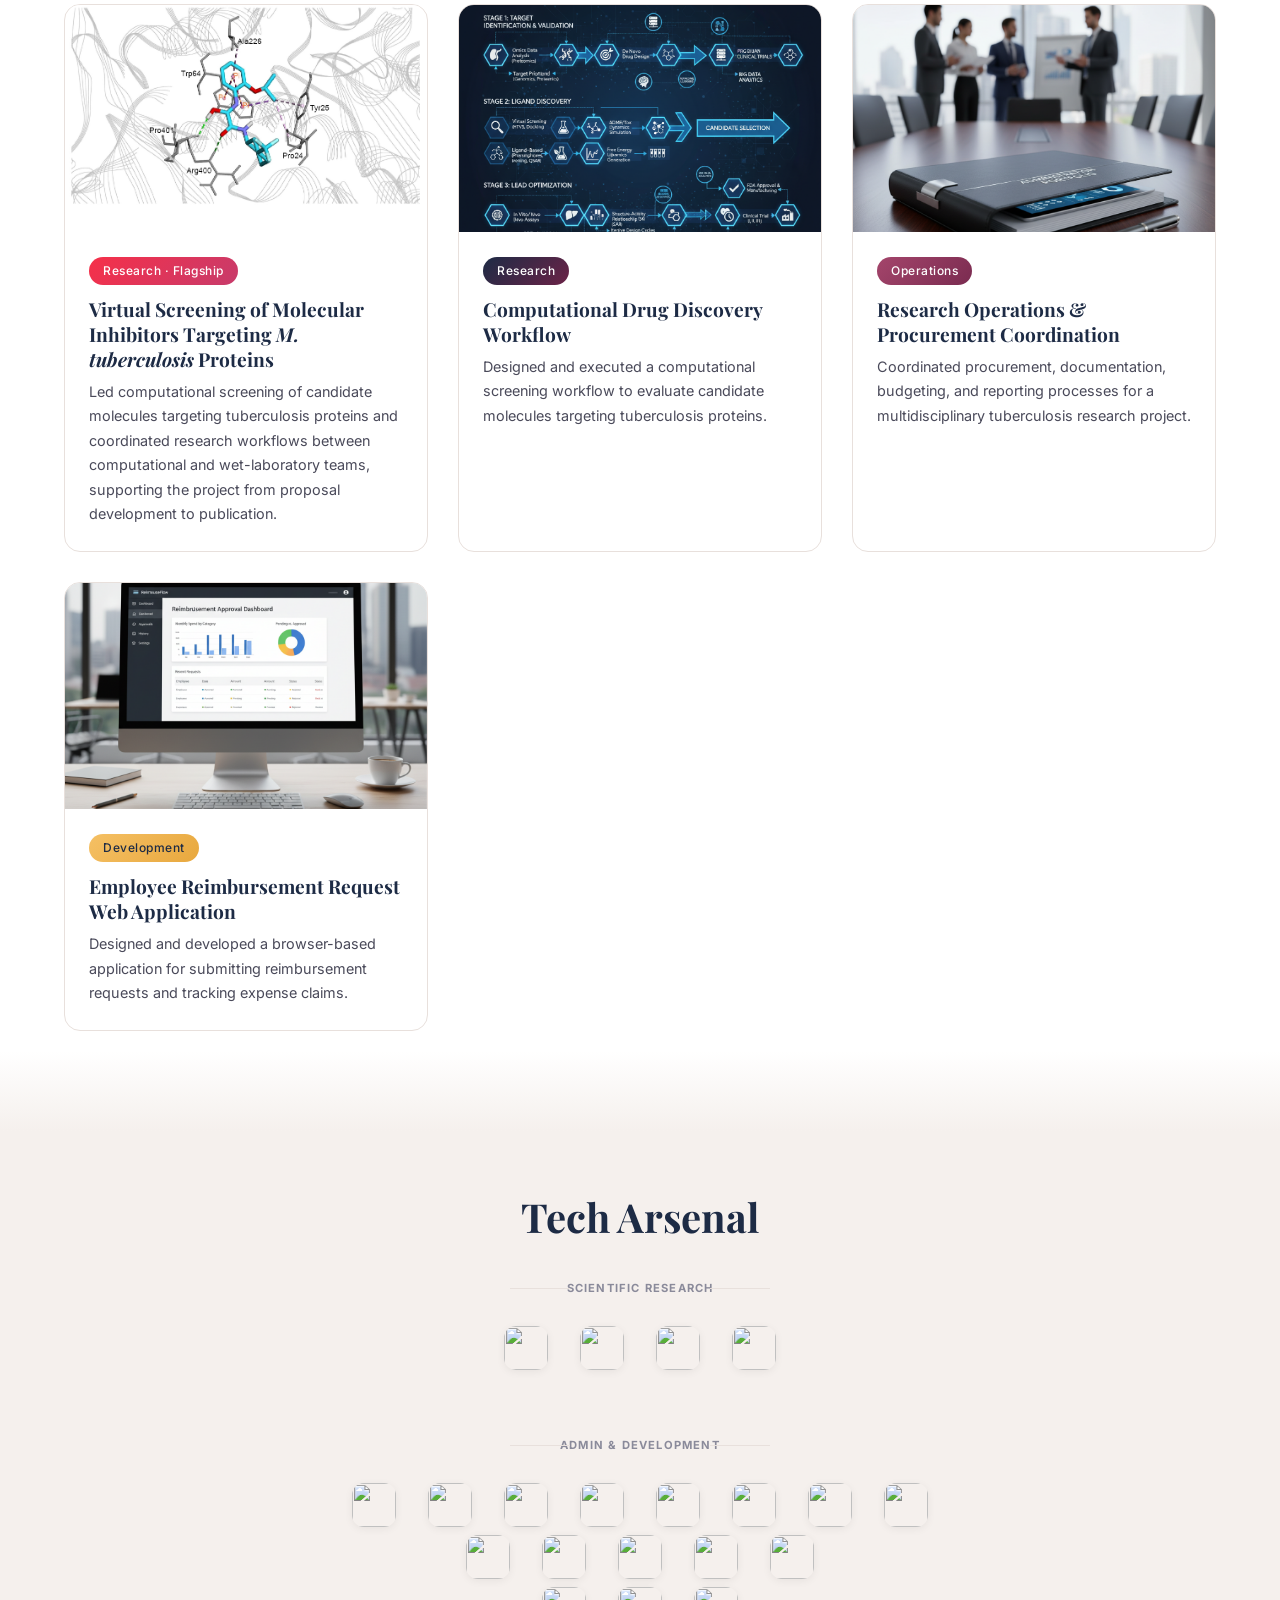
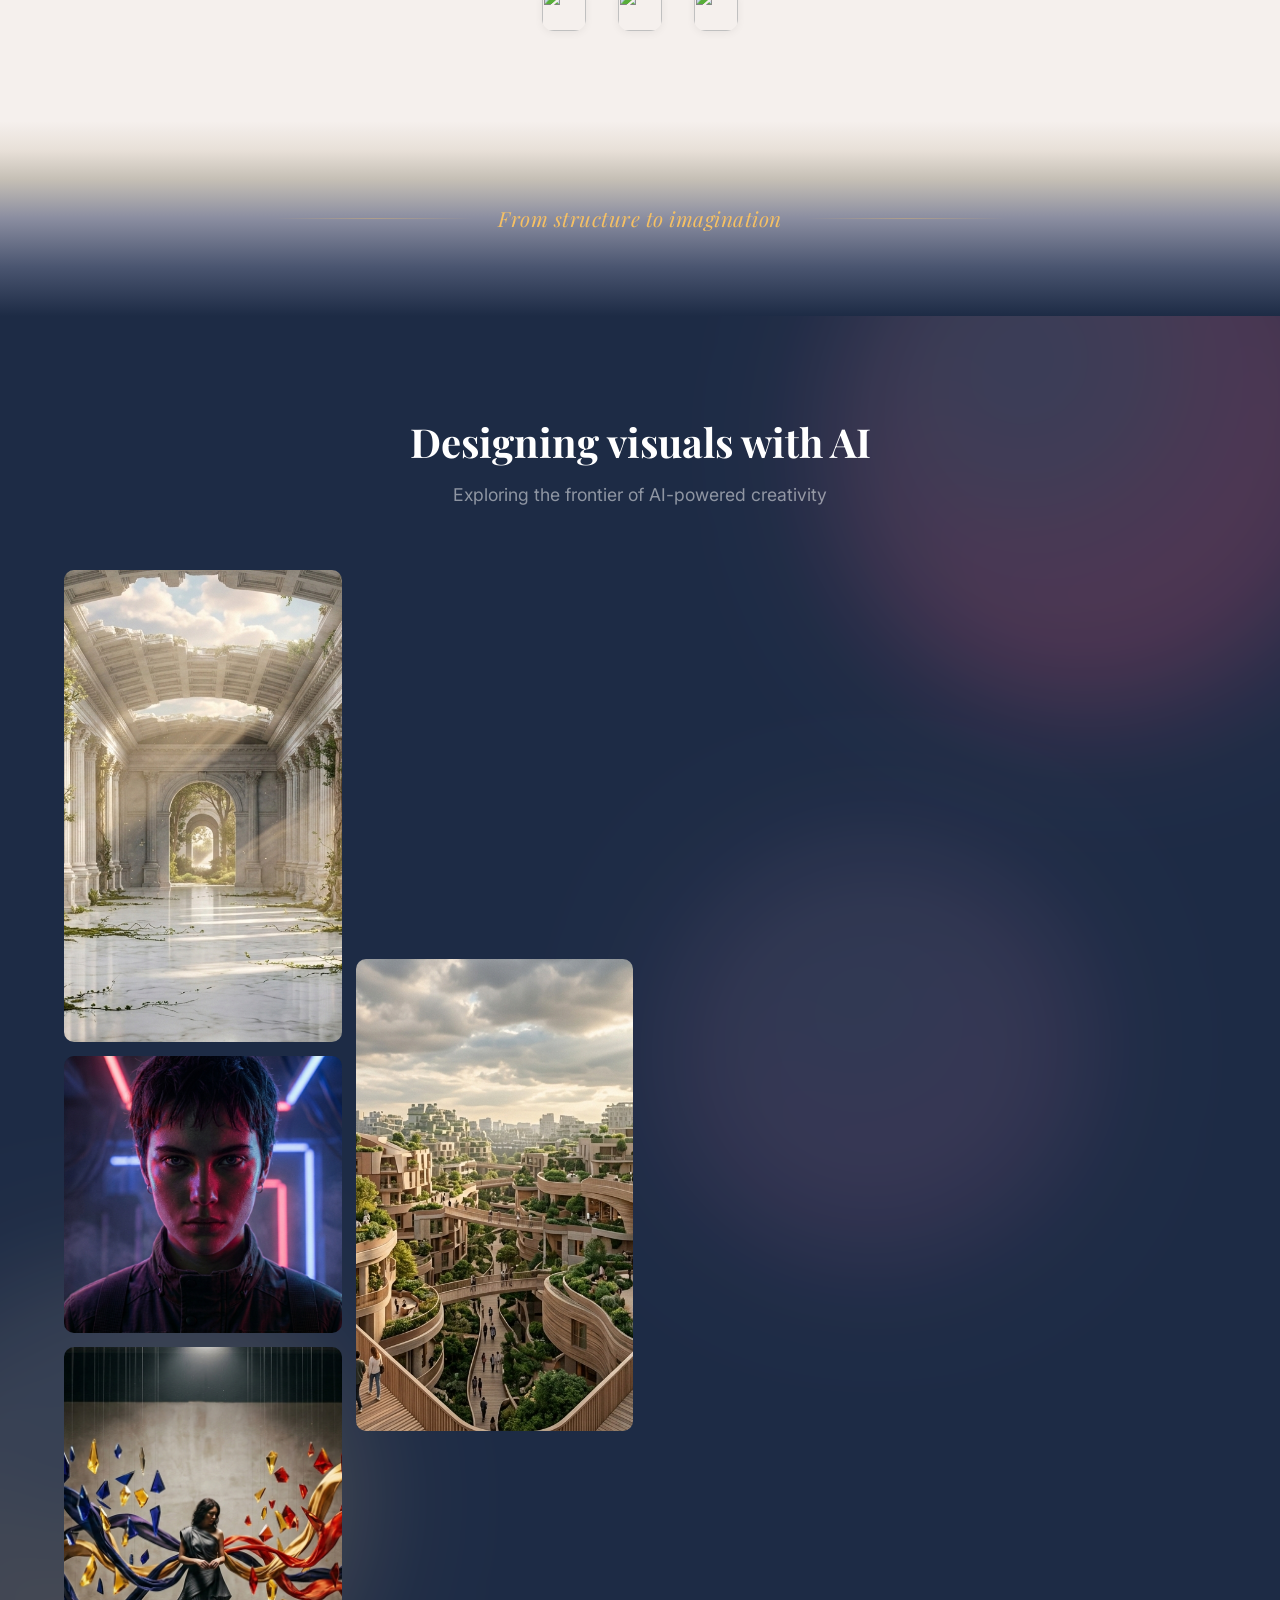
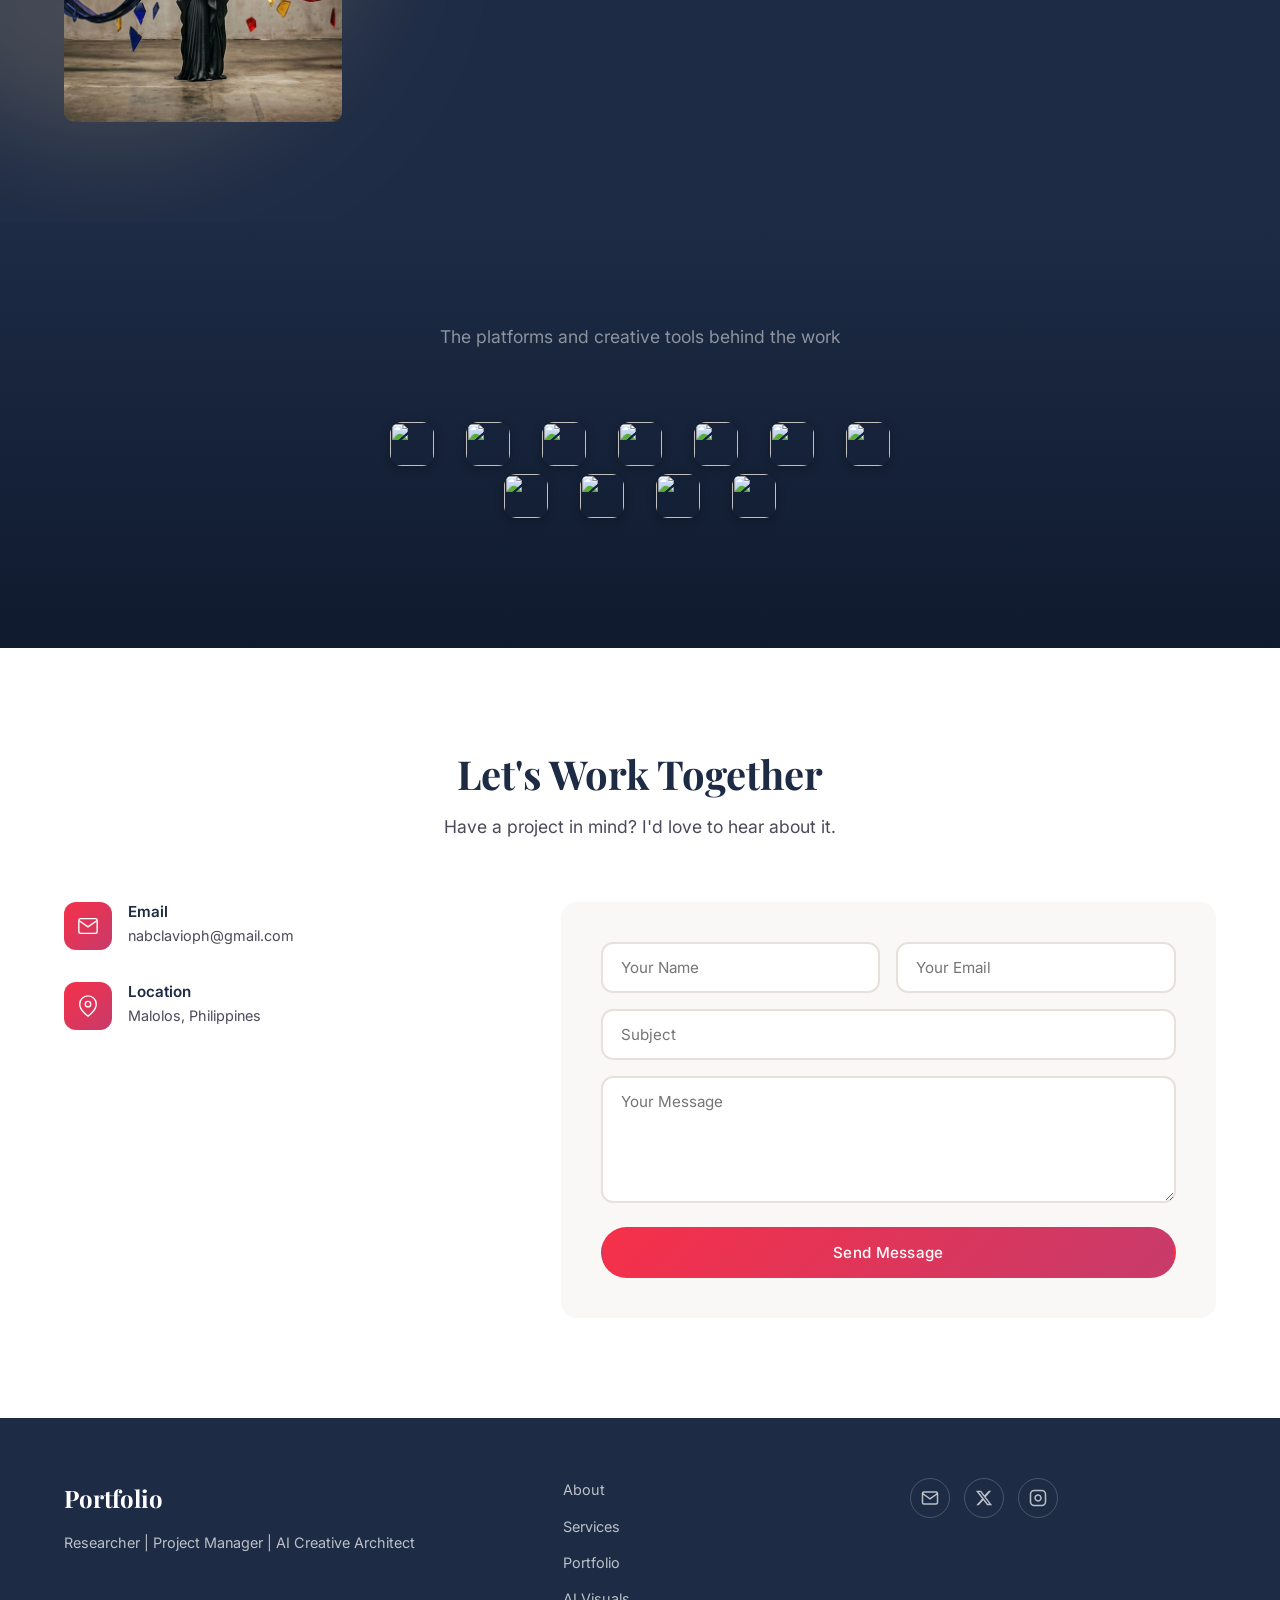
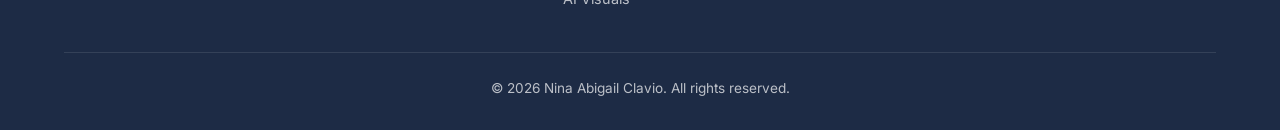
==== commit 8ffea6af: "Added background for RnD and AI cards" ====
--- a/index.html
+++ b/index.html
@@ -109,6 +109,7 @@
             <p class="section-subtitle">Professional services across multiple disciplines</p>
             <div class="services-grid">
                 <a href="#portfolio" class="service-card service-card-link">
+                    <img src="assets/rnd-tint.png" alt="" class="service-card-bg">
                     <div class="service-icon">
                         <svg viewBox="0 0 24 24" fill="none" stroke="currentColor" stroke-width="1.5" stroke-linecap="round" stroke-linejoin="round"><path d="M2 3h6a4 4 0 0 1 4 4v14a3 3 0 0 0-3-3H2z"/><path d="M22 3h-6a4 4 0 0 0-4 4v14a3 3 0 0 1 3-3h7z"/></svg>
                     </div>
@@ -116,6 +117,7 @@
                     <p>End-to-end research, strategic planning, and project delivery. From deep-dive analysis to cross-functional team coordination, I turn complex challenges into structured, actionable outcomes.</p>
                 </a>
                 <a href="#ai-works" class="service-card service-card-link">
+                    <video src="assets/princess.mp4" class="service-card-bg" muted loop playsinline preload="none"></video>
                     <div class="service-icon">
                         <svg viewBox="0 0 24 24" fill="none" stroke="currentColor" stroke-width="1.5" stroke-linecap="round" stroke-linejoin="round"><polygon points="12 2 15.09 8.26 22 9.27 17 14.14 18.18 21.02 12 17.77 5.82 21.02 7 14.14 2 9.27 8.91 8.26 12 2"/></svg>
                     </div>
--- a/styles.css
+++ b/styles.css
@@ -517,6 +517,31 @@
     border-radius: 16px;
     border: 1px solid var(--border);
     transition: all 0.3s ease;
+    position: relative;
+    overflow: hidden;
+}
+
+.service-card-bg {
+    position: absolute;
+    inset: 0;
+    width: 100%;
+    height: 100%;
+    object-fit: cover;
+    opacity: 0;
+    transition: opacity 0.5s ease;
+    pointer-events: none;
+    z-index: 0;
+}
+
+.service-card:hover .service-card-bg {
+    opacity: 0.4;
+}
+
+.service-card .service-icon,
+.service-card h3,
+.service-card p {
+    position: relative;
+    z-index: 1;
 }
 
 .service-card:hover {
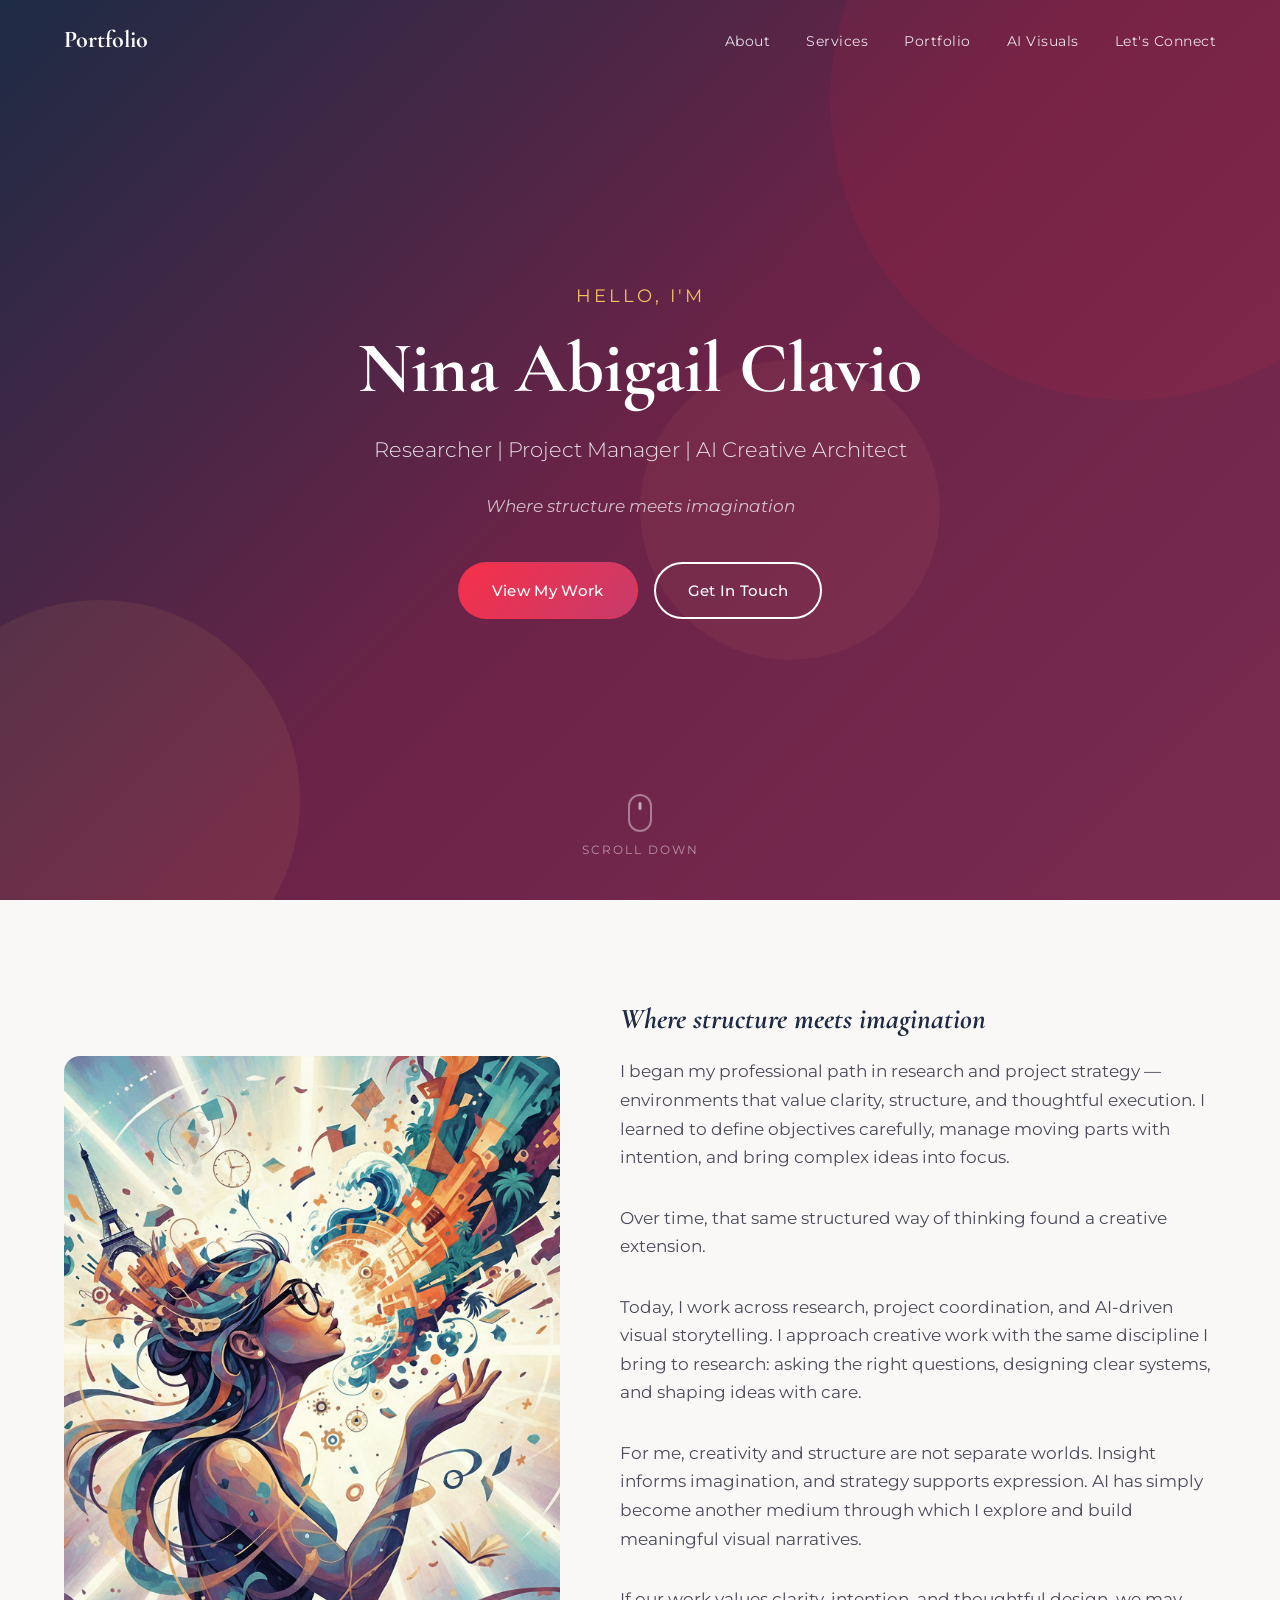
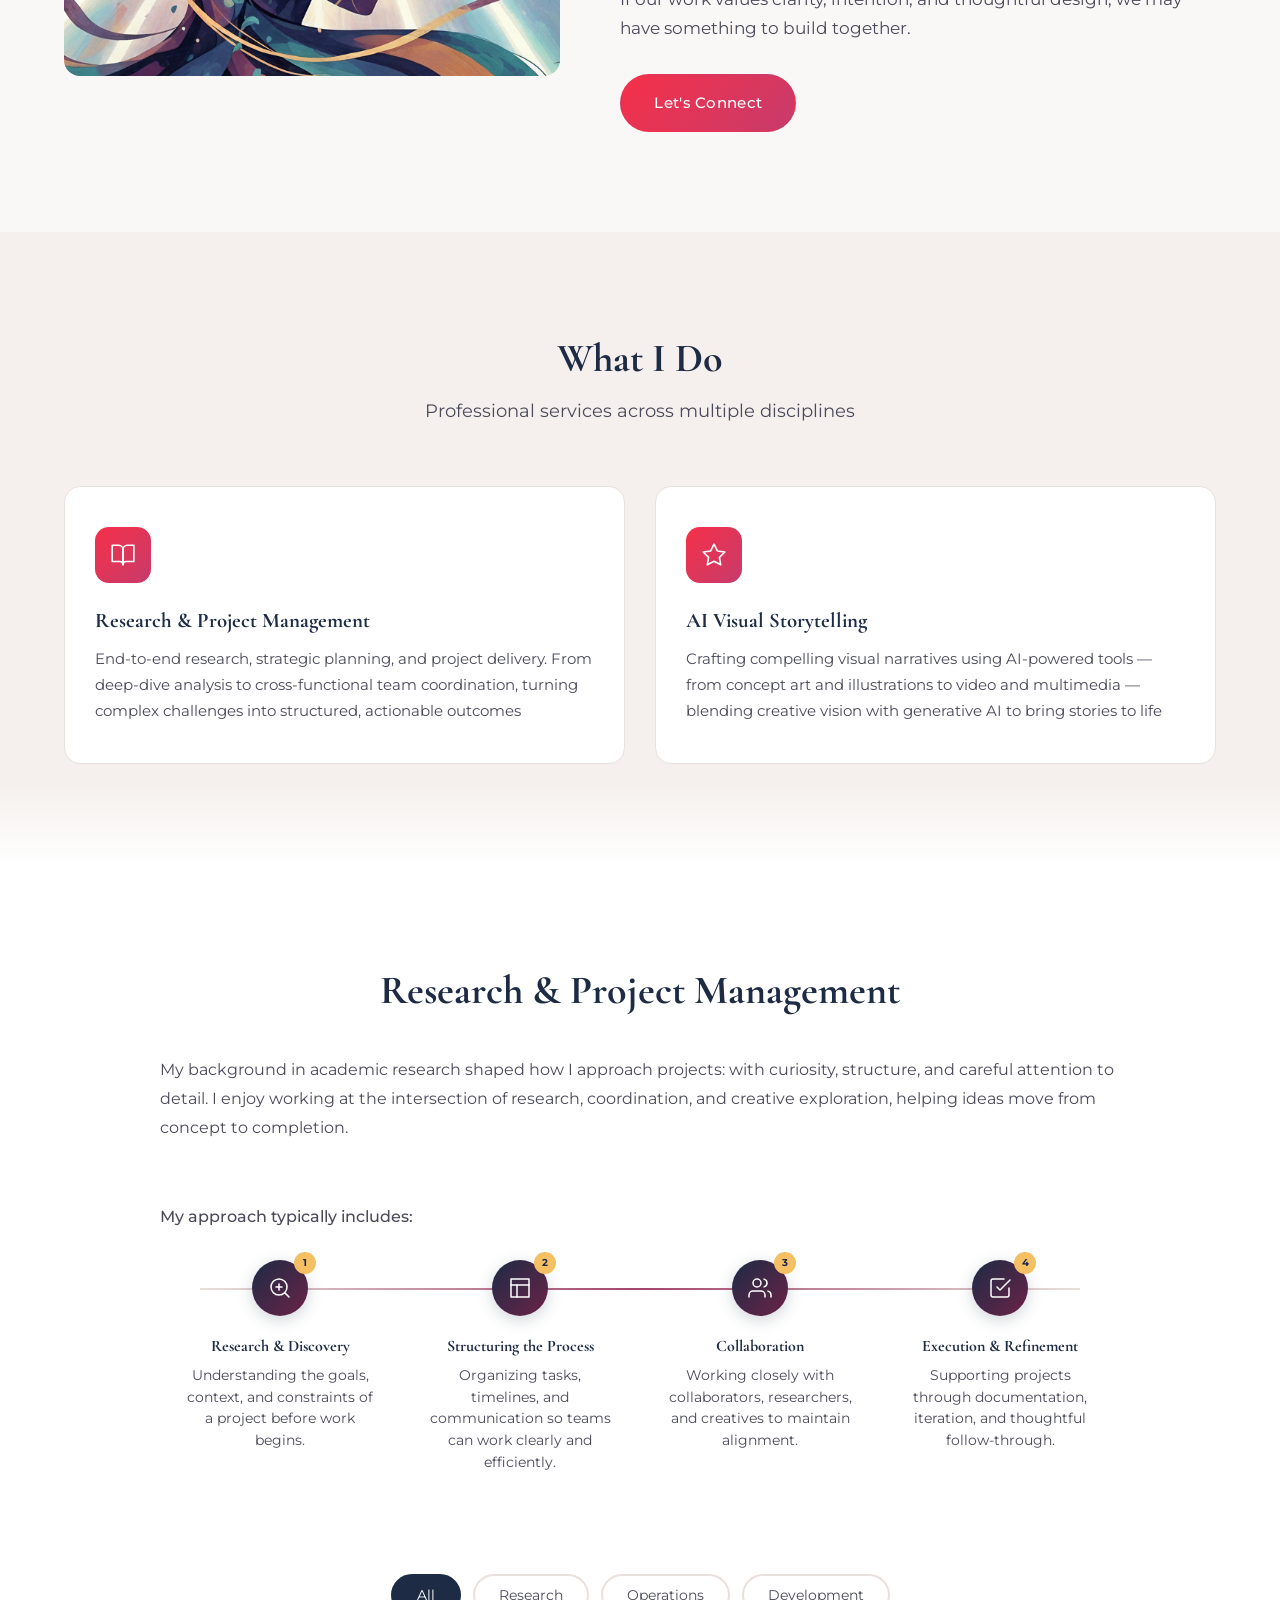
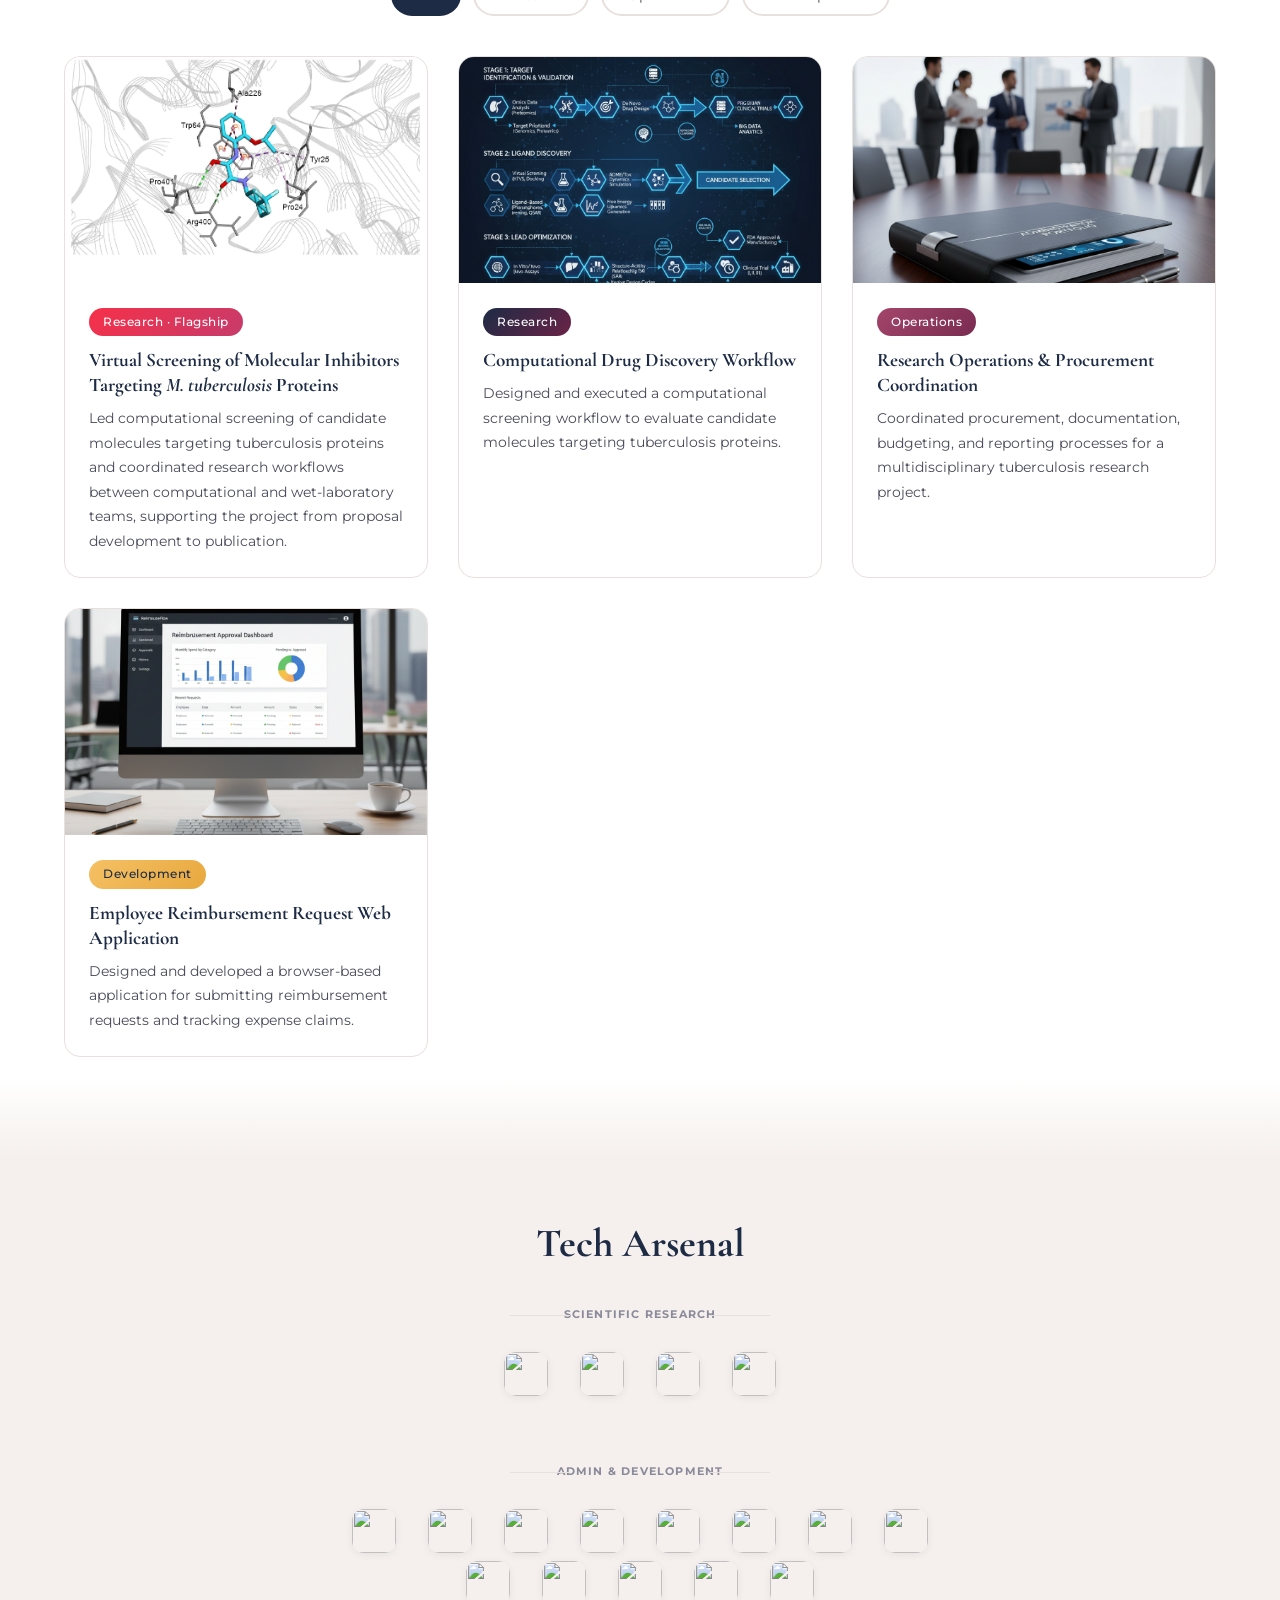
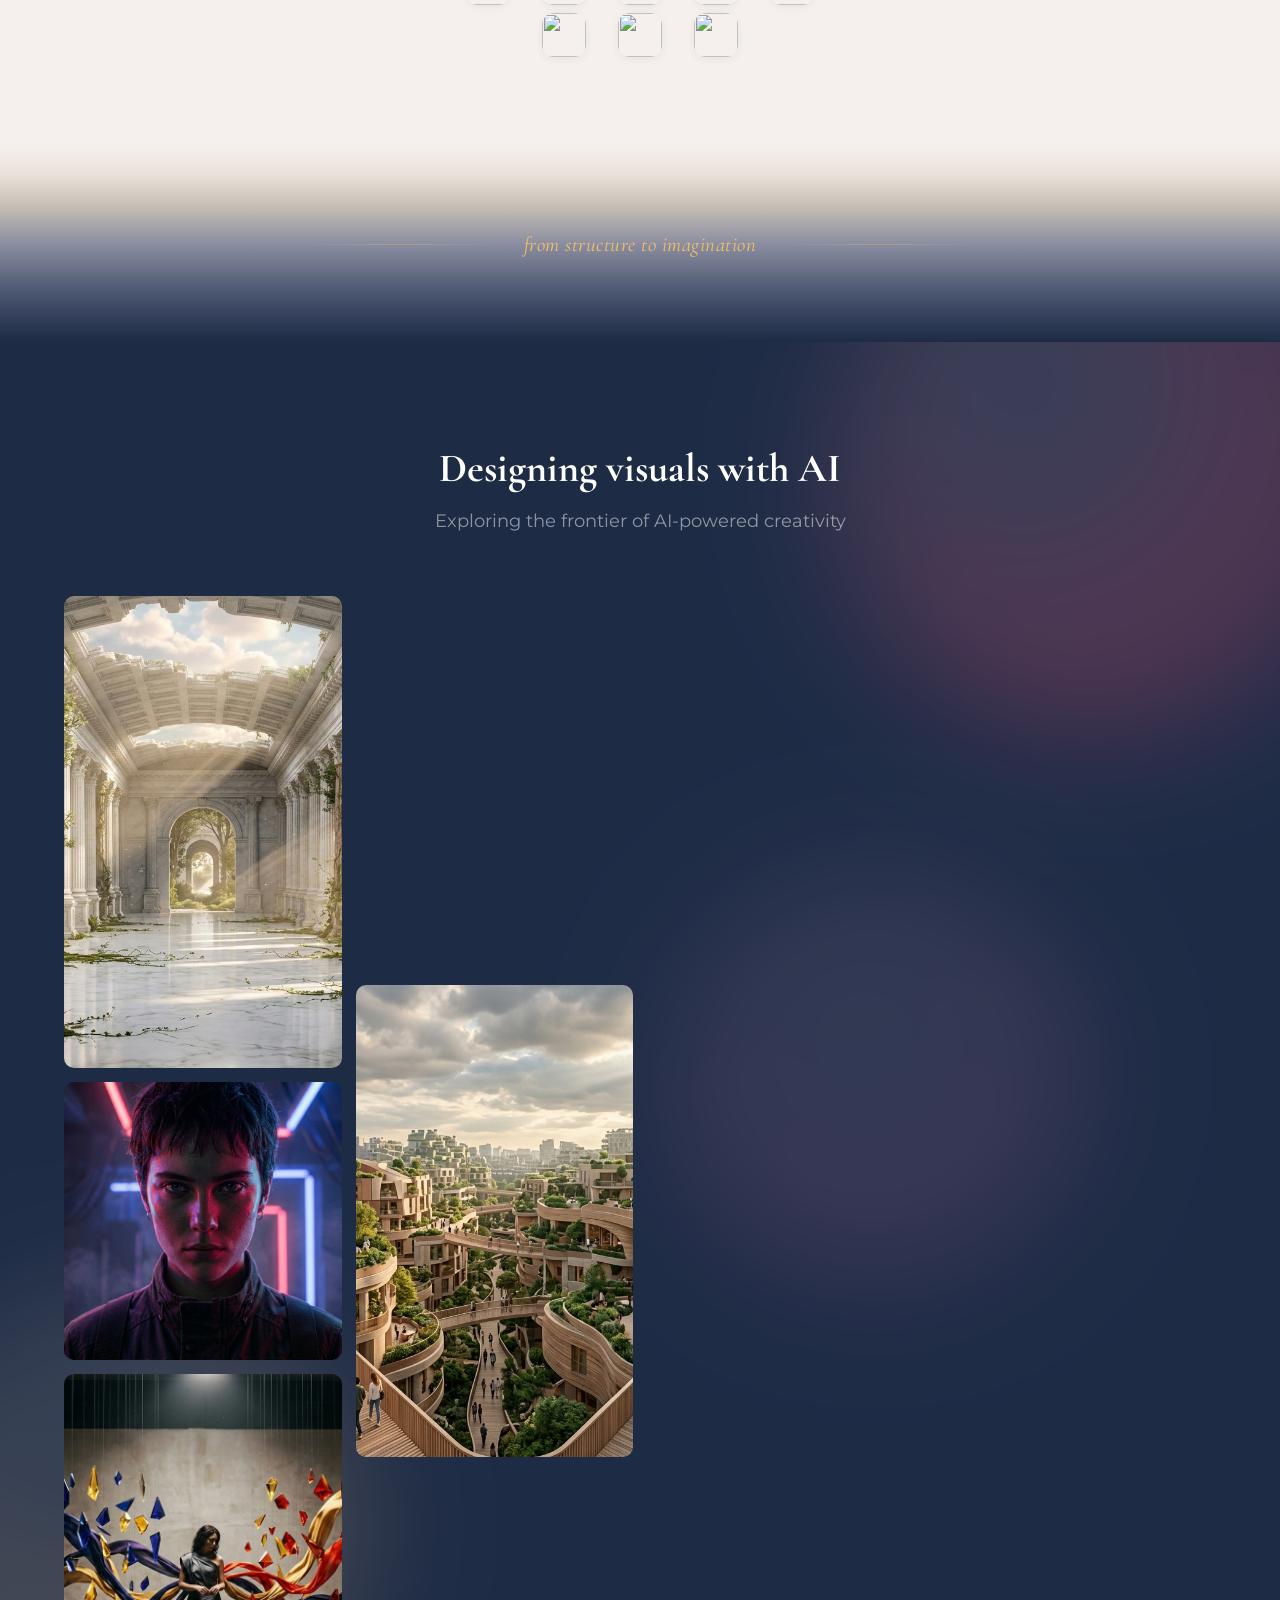
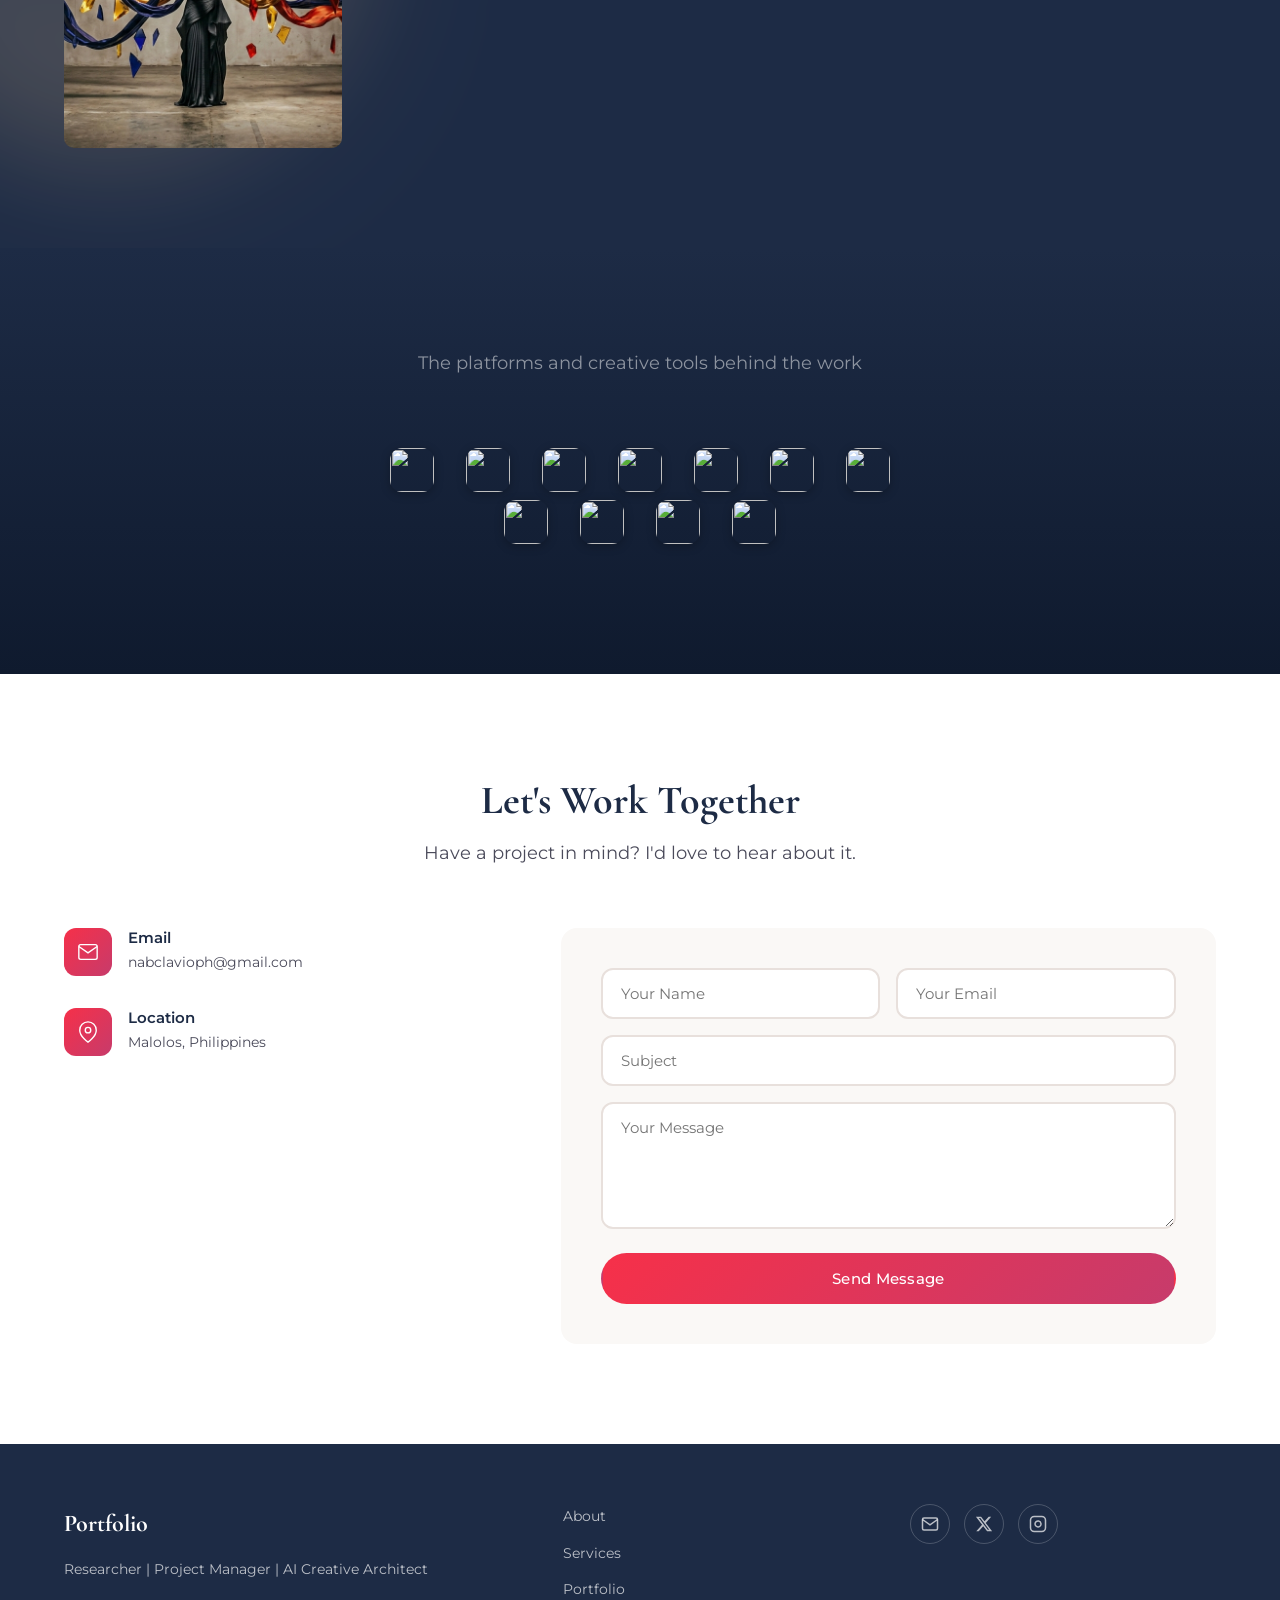
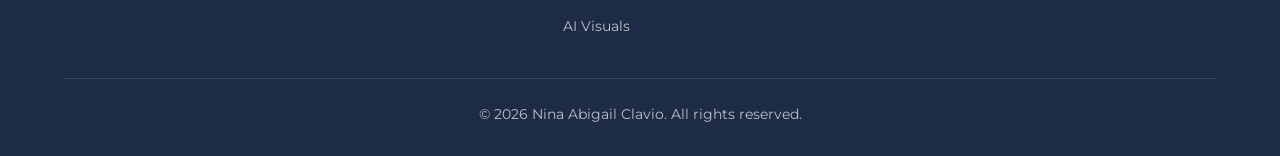
==== commit 4f412c75: "Replaced font families to Cormorant Garamond and Monstserrat" ====
--- a/index.html
+++ b/index.html
@@ -7,7 +7,7 @@
     <link rel="stylesheet" href="styles.css">
     <link rel="preconnect" href="https://fonts.googleapis.com">
     <link rel="preconnect" href="https://fonts.gstatic.com" crossorigin>
-    <link href="https://fonts.googleapis.com/css2?family=Inter:wght@300;400;500;600;700&family=Playfair+Display:wght@400;500;600;700&display=swap" rel="stylesheet">
+    <link href="https://fonts.googleapis.com/css2?family=Cormorant+Garamond:ital,wght@0,400;0,500;0,600;0,700;1,400;1,500&family=Montserrat:wght@300;400;500;600;700&display=swap" rel="stylesheet">
 </head>
 <body>
     <!-- Navigation -->
@@ -109,20 +109,20 @@
             <p class="section-subtitle">Professional services across multiple disciplines</p>
             <div class="services-grid">
                 <a href="#portfolio" class="service-card service-card-link">
-                    <img src="assets/rnd-tint.png" alt="" class="service-card-bg">
+                    <img src="assets/rnd-microscope.png" alt="" class="service-card-bg">
                     <div class="service-icon">
                         <svg viewBox="0 0 24 24" fill="none" stroke="currentColor" stroke-width="1.5" stroke-linecap="round" stroke-linejoin="round"><path d="M2 3h6a4 4 0 0 1 4 4v14a3 3 0 0 0-3-3H2z"/><path d="M22 3h-6a4 4 0 0 0-4 4v14a3 3 0 0 1 3-3h7z"/></svg>
                     </div>
                     <h3>Research & Project Management</h3>
-                    <p>End-to-end research, strategic planning, and project delivery. From deep-dive analysis to cross-functional team coordination, I turn complex challenges into structured, actionable outcomes.</p>
+                    <p>End-to-end research, strategic planning, and project delivery. From deep-dive analysis to cross-functional team coordination, turning complex challenges into structured, actionable outcomes</p>
                 </a>
                 <a href="#ai-works" class="service-card service-card-link">
-                    <video src="assets/princess.mp4" class="service-card-bg" muted loop playsinline preload="none"></video>
+                    <video src="assets/dandelion.mp4" class="service-card-bg" muted loop playsinline preload="none"></video>
                     <div class="service-icon">
                         <svg viewBox="0 0 24 24" fill="none" stroke="currentColor" stroke-width="1.5" stroke-linecap="round" stroke-linejoin="round"><polygon points="12 2 15.09 8.26 22 9.27 17 14.14 18.18 21.02 12 17.77 5.82 21.02 7 14.14 2 9.27 8.91 8.26 12 2"/></svg>
                     </div>
                     <h3>AI Visual Storytelling</h3>
-                    <p>Crafting compelling visual narratives using AI-powered tools — from concept art and illustrations to video and multimedia — blending creative vision with generative AI to bring stories to life.</p>
+                    <p>Crafting compelling visual narratives using AI-powered tools — from concept art and illustrations to video and multimedia — blending creative vision with generative AI to bring stories to life</p>
                 </a>
             </div>
         </div>
@@ -279,7 +279,7 @@
     <!-- Transition Divider -->
     <div class="section-transition">
         <div class="transition-line"></div>
-        <p class="transition-quote">From structure to imagination</p>
+        <p class="transition-quote">from structure to imagination</p>
         <div class="transition-line"></div>
     </div>
 
@@ -340,8 +340,8 @@
                             <video data-src="assets/gallery/06-brand-concepts/Scented candle.mp4" class="ai-card-video" muted loop playsinline preload="metadata"></video>
                             <div class="ai-card-overlay">
                                 <span class="ai-tool">Nim + Seedance 1.5</span>
-                                <h3>Scented Candle</h3>
-                                <p>Lifestyle product reel</p>
+                                <h3>Candle</h3>
+                                <p></p>
                             </div>
                         </div>
                         <div class="ai-card ai-card-medium" data-index="6">
--- a/styles.css
+++ b/styles.css
@@ -44,7 +44,7 @@
 }
 
 body {
-    font-family: 'Inter', -apple-system, BlinkMacSystemFont, sans-serif;
+    font-family: 'Montserrat', -apple-system, BlinkMacSystemFont, sans-serif;
     color: var(--text-primary);
     background: var(--white);
     line-height: 1.7;
@@ -52,7 +52,7 @@
 }
 
 h1, h2, h3, h4, h5 {
-    font-family: 'Playfair Display', Georgia, serif;
+    font-family: 'Cormorant Garamond', Georgia, serif;
     line-height: 1.3;
 }
 
@@ -104,7 +104,7 @@
     cursor: pointer;
     transition: all 0.3s ease;
     border: 2px solid transparent;
-    font-family: 'Inter', sans-serif;
+    font-family: 'Montserrat', sans-serif;
 }
 
 .btn-primary {
@@ -184,7 +184,7 @@
 }
 
 .nav-logo {
-    font-family: 'Playfair Display', serif;
+    font-family: 'Cormorant Garamond', serif;
     font-size: 1.5rem;
     font-weight: 700;
     color: var(--white);
@@ -473,7 +473,7 @@
 
 .stat-number {
     display: block;
-    font-family: 'Playfair Display', serif;
+    font-family: 'Cormorant Garamond', serif;
     font-size: 2.5rem;
     font-weight: 700;
     color: var(--coral);
@@ -614,7 +614,7 @@
 }
 
 .how-i-work-title {
-    font-family: 'Playfair Display', serif;
+    font-family: 'Cormorant Garamond', serif;
     font-size: 1.5rem;
     color: var(--navy);
     margin-bottom: 16px;
@@ -695,7 +695,7 @@
 }
 
 .timeline-h-step h4 {
-    font-family: 'Playfair Display', serif;
+    font-family: 'Cormorant Garamond', serif;
     font-size: 1rem;
     color: var(--navy);
     margin-bottom: 8px;
@@ -725,7 +725,7 @@
     font-size: 0.9rem;
     cursor: pointer;
     transition: all 0.3s;
-    font-family: 'Inter', sans-serif;
+    font-family: 'Montserrat', sans-serif;
 }
 
 .filter-btn.active,
@@ -976,7 +976,7 @@
 }
 
 .modal-title {
-    font-family: 'Playfair Display', serif;
+    font-family: 'Cormorant Garamond', serif;
     font-size: 1.85rem;
     color: var(--white);
     margin-bottom: 12px;
@@ -1060,7 +1060,7 @@
 }
 
 .modal-section h3 {
-    font-family: 'Playfair Display', serif;
+    font-family: 'Cormorant Garamond', serif;
     font-size: 1.15rem;
     color: var(--navy);
     margin-bottom: 16px;
@@ -1453,7 +1453,7 @@
 }
 
 .transition-quote {
-    font-family: 'Playfair Display', serif;
+    font-family: 'Cormorant Garamond', serif;
     font-size: 1.3rem;
     font-style: italic;
     color: var(--gold);
@@ -1833,7 +1833,7 @@
 }
 
 .panel-section h4 {
-    font-family: 'Inter', sans-serif;
+    font-family: 'Montserrat', sans-serif;
     font-size: 0.8rem;
     font-weight: 600;
     text-transform: uppercase;
@@ -1902,7 +1902,7 @@
     border-radius: 50px;
     background: var(--white);
     cursor: pointer;
-    font-family: 'Inter', sans-serif;
+    font-family: 'Montserrat', sans-serif;
     font-size: 0.8rem;
     color: var(--navy);
     transition: all 0.3s;
@@ -1966,7 +1966,7 @@
 }
 
 .testimonial-quote {
-    font-family: 'Playfair Display', serif;
+    font-family: 'Cormorant Garamond', serif;
     font-size: 4rem;
     line-height: 1;
     color: var(--coral);
@@ -2133,7 +2133,7 @@
 }
 
 .contact-item h4 {
-    font-family: 'Inter', sans-serif;
+    font-family: 'Montserrat', sans-serif;
     font-size: 0.95rem;
     font-weight: 600;
     color: var(--navy);
@@ -2167,7 +2167,7 @@
     padding: 14px 18px;
     border: 2px solid var(--border);
     border-radius: 12px;
-    font-family: 'Inter', sans-serif;
+    font-family: 'Montserrat', sans-serif;
     font-size: 0.95rem;
     color: var(--text-primary);
     background: var(--white);
